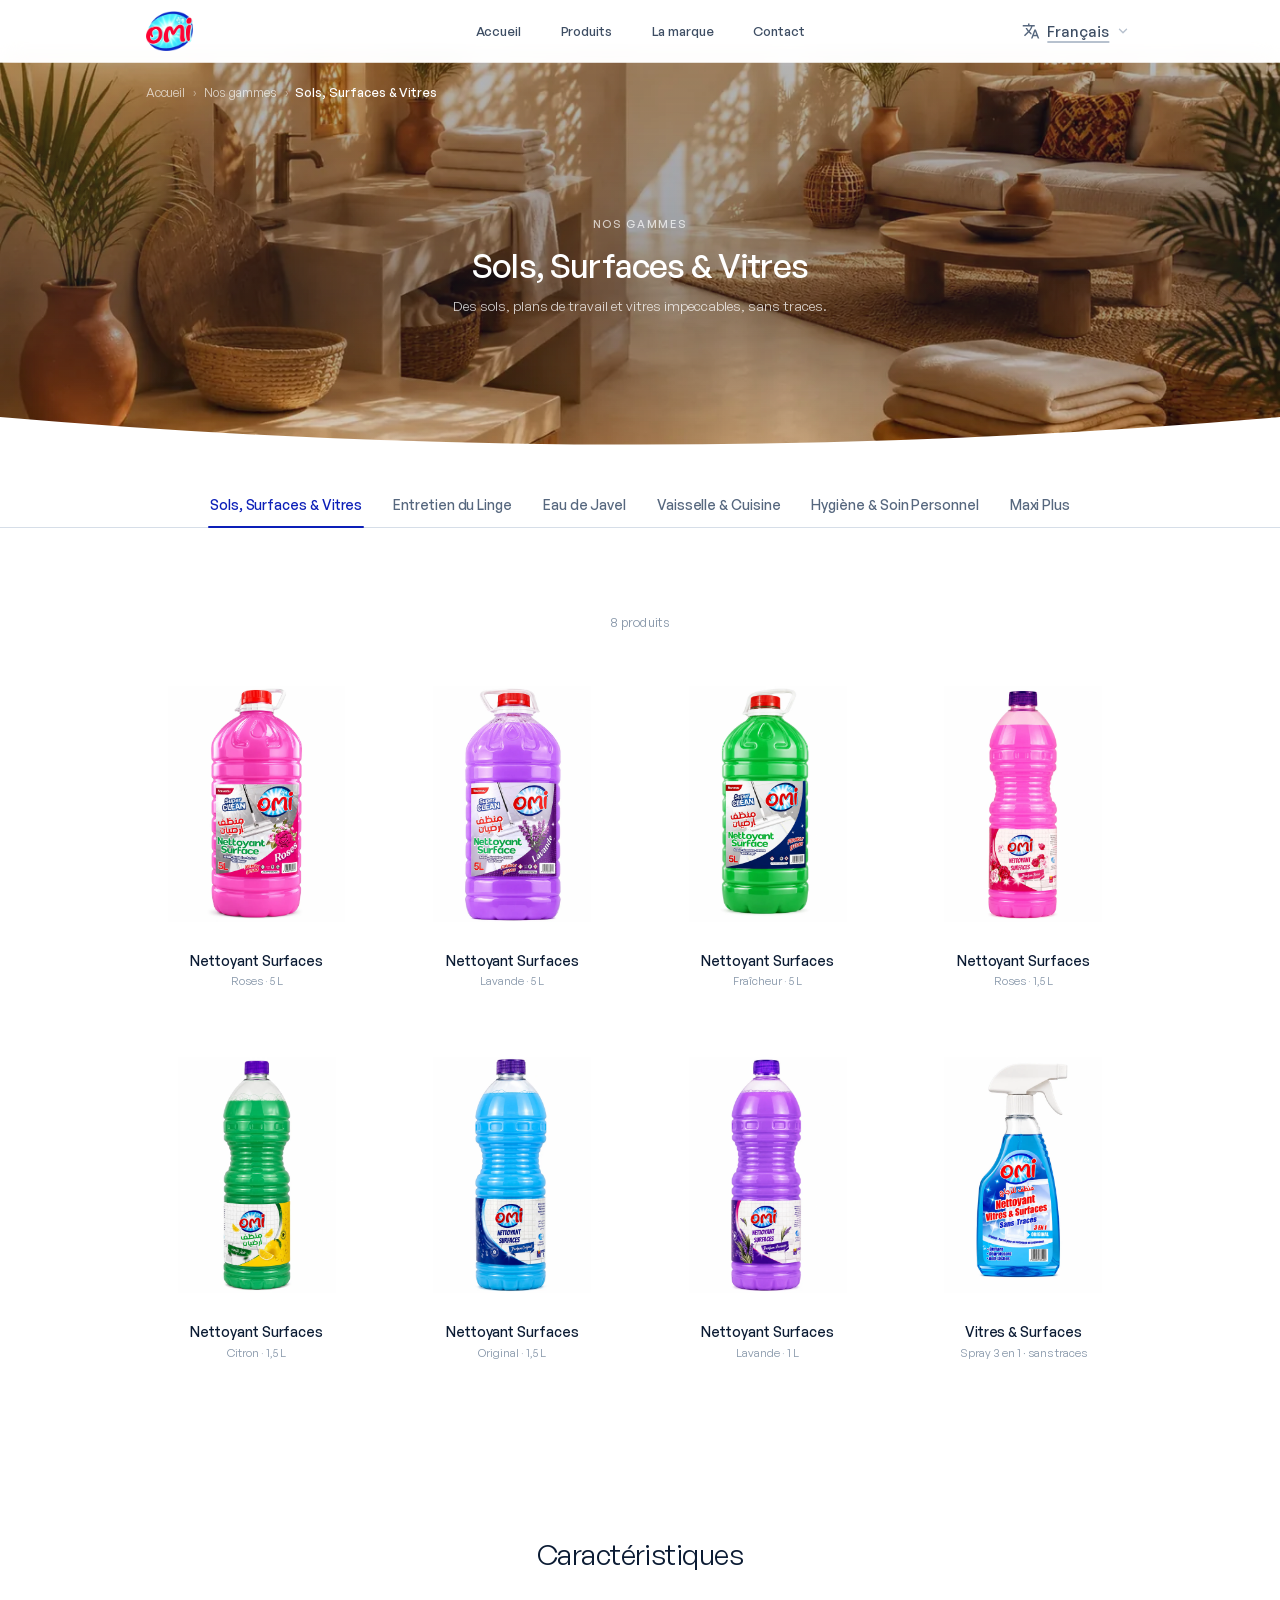
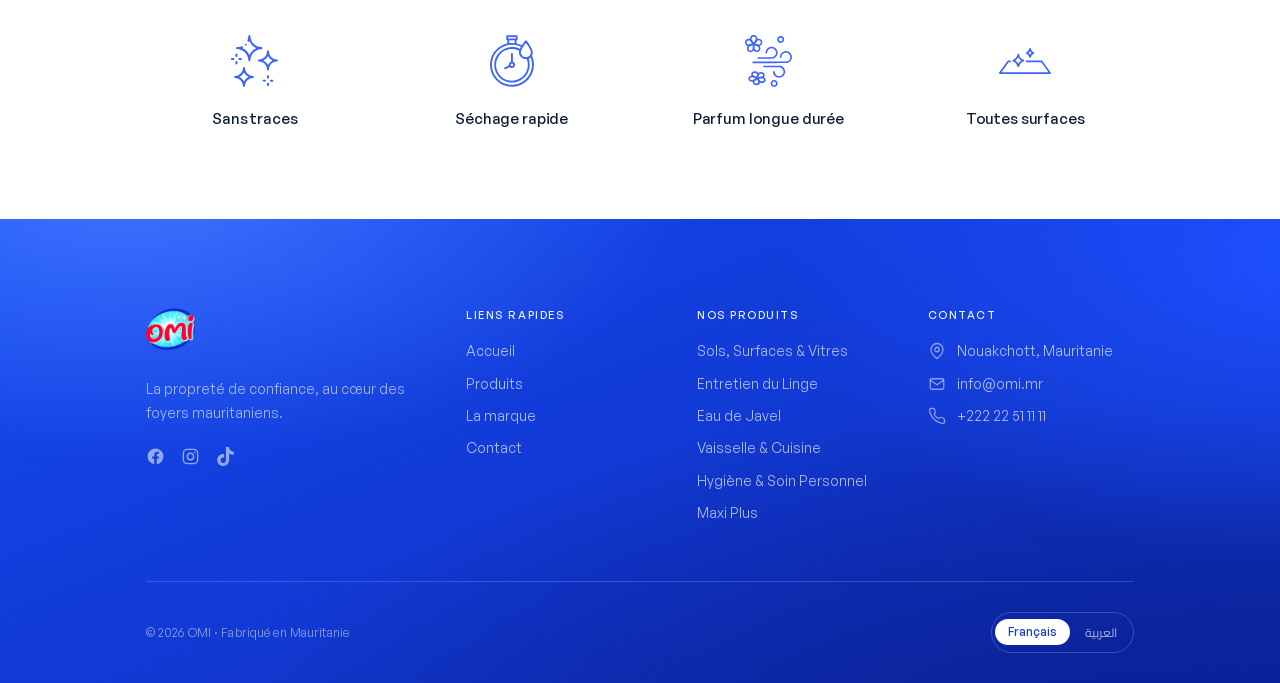
==== categorie.html @ 46e289f3 "Shelve the product page; move Caractéristiques onto the category pages PRODUCT PAGE -> _archive/ - g" ====
<!DOCTYPE html>
<html lang="fr">
<head>
<meta charset="utf-8">
<meta name="viewport" content="width=device-width, initial-scale=1">
<title>OMI — Nos gammes</title>
<!-- Fonts self-hosted (@font-face in styles.css). Cairo (Arabic) is subset by
     unicode-range and only downloads once AR is selected. Removed the old
     render-blocking Google Fonts request. -->
<link rel="preload" href="assets/fonts/general-sans-500.woff2?v=149" as="font" type="font/woff2" crossorigin>
<link rel="preload" href="assets/fonts/general-sans-600.woff2?v=149" as="font" type="font/woff2" crossorigin>
<link rel="stylesheet" href="styles.css?v=149">
</head>
<body>

<!-- ================= NAVBAR ================= -->
<header class="site-header"><div class="wrap">
  <nav class="nav">
    <a href="index.html" class="nav-logo" aria-label="OMI"><img src="assets/omi-logo-transparent.webp" alt="OMI" width="240" height="203" style="height:40px;width:auto;display:block"></a>
    <div class="nav-links" id="nav-links">
      <a href="index.html"><span class="fr">Accueil</span><span class="ar">الرئيسية</span></a>
      <a href="index.html#cats"><span class="fr">Produits</span><span class="ar">المنتجات</span></a>
      <a href="marque.html"><span class="fr">La marque</span><span class="ar">العلامة</span></a>
      <a href="contact.html"><span class="fr">Contact</span><span class="ar">اتصل بنا</span></a>
    </div>
    <div class="nav-right">
      <div class="lang" id="lang">
        <button class="lang-trigger" onclick="toggleLang(event)" aria-haspopup="true" aria-expanded="false">
          <svg class="globe" width="18" height="18" viewBox="0 0 24 24" fill="currentColor"><path d="M12.87 15.07l-2.54-2.51.03-.03A17.5 17.5 0 0 0 14.07 6H17V4h-7V2H8v2H1v2h11.17A15 15 0 0 1 9 11.35 15.3 15.3 0 0 1 6.69 8h-2A17 17 0 0 0 7.66 12.56L2.58 17.58 4 19l5-5 3.11 3.11.76-2.04zM18.5 10h-2L12 22h2l1.12-3h4.75L21 22h2l-4.5-12zm-2.62 7l1.62-4.33L19.12 17h-3.24z"/></svg>
          <span id="langLabel">Français</span>
          <svg class="chev" width="14" height="14" viewBox="0 0 24 24" fill="none" stroke="currentColor" stroke-width="2.4" stroke-linecap="round" stroke-linejoin="round"><path d="m6 9 6 6 6-6"/></svg>
        </button>
        <div class="lang-menu" role="menu">
          <button class="lang-opt on" id="opt-fr" onclick="setLang('fr')" role="menuitem">Français</button>
          <button class="lang-opt" id="opt-ar" onclick="setLang('ar')" role="menuitem">العربية</button>
        </div>
      </div>
      <button class="nav-toggle" id="navToggle" aria-label="Menu" aria-expanded="false" aria-controls="nav-links" onclick="toggleMenu(event)"><span></span><span></span><span></span></button>
    </div>
  </nav>
</div></header>

<!-- ================= CATEGORY HERO (photo + title, filled by category.js) ================= -->
<section class="cat-hero">
  <div class="cat-hero-media" aria-hidden="true"></div>
  <nav class="cat-crumbs" aria-label="Fil d'Ariane"><div class="wrap">
    <a href="index.html"><span class="fr">Accueil</span><span class="ar">الرئيسية</span></a>
    <a href="index.html#cats"><span class="fr">Nos gammes</span><span class="ar">تشكيلاتنا</span></a>
    <span id="crumbCat" aria-current="page"></span>
  </div></nav>
  <div class="wrap">
    <span class="cat-hero-eyebrow"><span class="fr">Nos gammes</span><span class="ar">تشكيلاتنا</span></span>
    <h1 id="catTitle"></h1>
    <p id="catDesc"></p>
  </div>
</section>

<!-- ================= CATEGORY SWITCHER ================= -->
<div class="cat-switch"><div class="wrap">
  <div class="tabs" id="catSwitch" role="tablist"></div>
</div></div>

<!-- ================= PRODUCTS ================= -->
<section class="cat-range"><div class="wrap">
  <p class="range-count" id="catCount"></p>
  <div class="grid" id="catGrid"></div>
</div></section>

<!-- ================= CARACTÉRISTIQUES (per category, filled by category.js) ==
     Content comes from OMI_DATA.categoryContent[<slug>].features. Styled like
     the homepage trust strip, not the blue band the product page used.
     [hidden] until a category actually has features. -->
<section class="cat-feats" id="catFeats" hidden><div class="wrap">
  <h2><span class="fr">Caractéristiques</span><span class="ar">المميزات</span></h2>
  <div class="cat-feat-grid" id="catFeatGrid"></div>
</div></section>

<!-- ================= FOOTER ================= -->
<footer class="footer"><div class="wrap">
  <div class="foot-main">

    <div class="foot-brand">
      <a href="index.html" class="foot-logo" aria-label="OMI"><img src="assets/omi-logo-transparent.webp" alt="OMI" width="240" height="203" loading="lazy"></a>
      <p class="foot-tag"><span class="fr">La propreté de confiance, au cœur des foyers mauritaniens.</span><span class="ar">نظافة موثوقة، في قلب البيوت الموريتانية.</span></p>
      <div class="foot-social">
        <a href="https://web.facebook.com/profile.php?id=61557716205802&amp;mibextid=LQQJ4d&amp;_rdc=1&amp;_rdr" target="_blank" rel="noopener noreferrer" aria-label="Facebook"><svg viewBox="0 0 24 24" fill="currentColor"><path d="M22 12a10 10 0 1 0-11.56 9.88v-6.99H7.9V12h2.54V9.8c0-2.5 1.49-3.89 3.77-3.89 1.09 0 2.24.2 2.24.2v2.46h-1.26c-1.24 0-1.63.77-1.63 1.56V12h2.78l-.45 2.89h-2.33v6.99A10 10 0 0 0 22 12z"/></svg></a>
        <a href="https://www.instagram.com/omiibdaemr" target="_blank" rel="noopener noreferrer" aria-label="Instagram"><svg viewBox="0 0 24 24" fill="none" stroke="currentColor" stroke-width="1.8"><rect x="3" y="3" width="18" height="18" rx="5"/><circle cx="12" cy="12" r="4"/><circle cx="17.4" cy="6.6" r="1" fill="currentColor" stroke="none"/></svg></a>
        <a href="https://www.tiktok.com/@omirim1" target="_blank" rel="noopener noreferrer" aria-label="TikTok"><svg viewBox="0 0 24 24" fill="currentColor"><path d="M12.525.02c1.31-.02 2.61-.01 3.91-.02.08 1.53.63 3.09 1.75 4.17 1.12 1.11 2.7 1.62 4.24 1.79v4.03c-1.44-.05-2.89-.35-4.2-.97-.57-.26-1.1-.59-1.62-.93-.01 2.92.01 5.84-.02 8.75-.08 1.4-.54 2.79-1.35 3.94-1.31 1.92-3.58 3.17-5.91 3.21-1.43.08-2.86-.31-4.08-1.03-2.02-1.19-3.44-3.37-3.65-5.71-.02-.5-.03-1-.01-1.49.18-1.9 1.12-3.72 2.58-4.96 1.66-1.44 3.98-2.13 6.15-1.72.02 1.48-.04 2.96-.04 4.44-.99-.32-2.15-.23-3.02.37-.63.41-1.11 1.04-1.36 1.75-.21.51-.15 1.07-.14 1.61.24 1.64 1.82 3.02 3.5 2.87 1.12-.01 2.19-.66 2.77-1.61.19-.33.4-.67.41-1.06.1-1.79.06-3.57.07-5.36.01-4.03-.01-8.05.02-12.07z"/></svg></a>
      </div>
    </div>

    <div class="foot-col">
      <h4><span class="fr">Liens rapides</span><span class="ar">روابط سريعة</span></h4>
      <ul>
        <li><a href="index.html"><span class="fr">Accueil</span><span class="ar">الرئيسية</span></a></li>
        <li><a href="index.html#cats"><span class="fr">Produits</span><span class="ar">المنتجات</span></a></li>
        <li><a href="marque.html"><span class="fr">La marque</span><span class="ar">العلامة</span></a></li>
        <li><a href="contact.html"><span class="fr">Contact</span><span class="ar">اتصل بنا</span></a></li>
      </ul>
    </div>

    <div class="foot-col">
      <h4><span class="fr">Nos produits</span><span class="ar">منتجاتنا</span></h4>
      <ul>
        <li><a href="categorie.html?cat=sols-surfaces-vitres"><span class="fr">Sols, Surfaces &amp; Vitres</span><span class="ar">الأرضيات والأسطح والزجاج</span></a></li>
        <li><a href="categorie.html?cat=entretien-du-linge"><span class="fr">Entretien du Linge</span><span class="ar">العناية بالملابس</span></a></li>
        <li><a href="categorie.html?cat=javel"><span class="fr">Eau de Javel</span><span class="ar">ماء جافيل</span></a></li>
        <li><a href="categorie.html?cat=vaisselle-cuisine"><span class="fr">Vaisselle &amp; Cuisine</span><span class="ar">الأواني والمطبخ</span></a></li>
        <li><a href="categorie.html?cat=hygiene-soin-personnel"><span class="fr">Hygiène &amp; Soin Personnel</span><span class="ar">النظافة والعناية الشخصية</span></a></li>
        <li><a href="categorie.html?cat=maxiplus"><span class="fr">Maxi Plus</span><span class="ar">ماكسي بلس</span></a></li>
      </ul>
    </div>

    <div class="foot-col foot-col-contact">
      <h4><span class="fr">Contact</span><span class="ar">اتصل بنا</span></h4>
      <ul>
        <li class="foot-ci">
          <span class="foot-ci-ic"><svg viewBox="0 0 24 24" fill="none" stroke="currentColor" stroke-width="1.7" stroke-linecap="round" stroke-linejoin="round"><path d="M20 10c0 6-8 12-8 12s-8-6-8-12a8 8 0 0 1 16 0z"/><circle cx="12" cy="10" r="3"/></svg></span>
          <span class="fr">Nouakchott, Mauritanie</span><span class="ar">نواكشوط، موريتانيا</span>
        </li>
        <li class="foot-ci">
          <span class="foot-ci-ic"><svg viewBox="0 0 24 24" fill="none" stroke="currentColor" stroke-width="1.7" stroke-linecap="round" stroke-linejoin="round"><rect x="3" y="5" width="18" height="14" rx="2"/><path d="m3 7 9 6 9-6"/></svg></span>
          <a href="mailto:info@omi.mr" dir="ltr">info@omi.mr</a>
        </li>
        <li class="foot-ci">
          <span class="foot-ci-ic"><svg viewBox="0 0 24 24" fill="none" stroke="currentColor" stroke-width="1.7" stroke-linecap="round" stroke-linejoin="round"><path d="M22 16.9v3a2 2 0 0 1-2.2 2 19.8 19.8 0 0 1-8.6-3.1 19.5 19.5 0 0 1-6-6A19.8 19.8 0 0 1 2 4.2 2 2 0 0 1 4 2h3a2 2 0 0 1 2 1.7c.1.9.3 1.8.6 2.6a2 2 0 0 1-.5 2.1L8 9.6a16 16 0 0 0 6 6l1.2-1.1a2 2 0 0 1 2.1-.5c.8.3 1.7.5 2.6.6a2 2 0 0 1 1.7 2z"/></svg></span>
          <a href="tel:+22222511111" dir="ltr">+222 22 51 11 11</a>
        </li>
      </ul>
    </div>

  </div>

  <div class="foot-bar">
    <p class="foot-copy"><span class="fr">© 2026 OMI · Fabriqué en Mauritanie</span><span class="ar">© 2026 أومي · صناعة موريتانية</span></p>
    <div class="foot-bar-right">
      <div class="foot-lang">
        <button id="foot-fr" class="on" onclick="setLang('fr')">Français</button>
        <button id="foot-ar" onclick="setLang('ar')">العربية</button>
      </div>
    </div>
  </div>
</div></footer>

<script src="data.js?v=149"></script>
<script src="app.js?v=149"></script>
<script src="category.js?v=149"></script>
</body>
</html>
---- styles.css ----
/* General Sans — self-hosted from our own domain (Fontshare CDN is unreliable
   on some networks). ?v query busts any stale/failed font cache. */
@font-face{font-family:'General Sans';src:url('assets/fonts/general-sans-400.woff2?v=149') format('woff2');font-weight:400;font-style:normal;font-display:swap}
@font-face{font-family:'General Sans';src:url('assets/fonts/general-sans-500.woff2?v=149') format('woff2');font-weight:500;font-style:normal;font-display:swap}
@font-face{font-family:'General Sans';src:url('assets/fonts/general-sans-600.woff2?v=149') format('woff2');font-weight:600;font-style:normal;font-display:swap}
@font-face{font-family:'General Sans';src:url('assets/fonts/general-sans-700.woff2?v=149') format('woff2');font-weight:700;font-style:normal;font-display:swap}

/* Cairo (Arabic) — self-hosted variable font, was a render-blocking Google Fonts
   request on every page (including FR, which never uses it). 3 subset files;
   font-weight range 400 700 = the weights we actually use. */
@font-face{font-family:'Cairo';src:url('assets/fonts/cairo-arabic.woff2?v=149') format('woff2');font-weight:400 700;font-style:normal;font-display:swap;unicode-range:U+0600-06FF,U+0750-077F,U+0870-088E,U+0890-0891,U+0897-08E1,U+08E3-08FF,U+200C-200E,U+2010-2011,U+204F,U+2E41,U+FB50-FDFF,U+FE70-FE74,U+FE76-FEFC,U+102E0-102FB,U+10E60-10E7E,U+10EC2-10EC4,U+10EFC-10EFF,U+1EE00-1EE03,U+1EE05-1EE1F,U+1EE21-1EE22,U+1EE24,U+1EE27,U+1EE29-1EE32,U+1EE34-1EE37,U+1EE39,U+1EE3B,U+1EE42,U+1EE47,U+1EE49,U+1EE4B,U+1EE4D-1EE4F,U+1EE51-1EE52,U+1EE54,U+1EE57,U+1EE59,U+1EE5B,U+1EE5D,U+1EE5F,U+1EE61-1EE62,U+1EE64,U+1EE67-1EE6A,U+1EE6C-1EE72,U+1EE74-1EE77,U+1EE79-1EE7C,U+1EE7E,U+1EE80-1EE89,U+1EE8B-1EE9B,U+1EEA1-1EEA3,U+1EEA5-1EEA9,U+1EEAB-1EEBB,U+1EEF0-1EEF1}
@font-face{font-family:'Cairo';src:url('assets/fonts/cairo-latin.woff2?v=149') format('woff2');font-weight:400 700;font-style:normal;font-display:swap;unicode-range:U+0000-00FF,U+0131,U+0152-0153,U+02BB-02BC,U+02C6,U+02DA,U+02DC,U+0304,U+0308,U+0329,U+2000-206F,U+20AC,U+2122,U+2191,U+2193,U+2212,U+2215,U+FEFF,U+FFFD}
@font-face{font-family:'Cairo';src:url('assets/fonts/cairo-latin-ext.woff2?v=149') format('woff2');font-weight:400 700;font-style:normal;font-display:swap;unicode-range:U+0100-02BA,U+02BD-02C5,U+02C7-02CC,U+02CE-02D7,U+02DD-02FF,U+0304,U+0308,U+0329,U+1D00-1DBF,U+1E00-1E9F,U+1EF2-1EFF,U+2020,U+20A0-20AB,U+20AD-20C0,U+2113,U+2C60-2C7F,U+A720-A7FF}

:root{
  --ink-900:#0B1B33; --ink-700:#2F415A; --ink-600:#3d4d63; --ink-500:#56677E;
  --ink-400:#8595a8; --ink-300:#B7C1CE; --ink-200:#D6DEE8; --ink-100:#EDF1F6; --ink-50:#F6F8FB;
  --omi-navy:#0C1FB8; --omi-red:#ED0334; --omi-cyan:#17B7E6; --omi-cyan-deep:#0E8FC4;
  --font:'Cairo',system-ui,'Segoe UI',sans-serif;
  --font-display:'General Sans','Cairo',system-ui,sans-serif;
  --radius-sm:8px; --radius-md:14px; --radius-lg:20px; --radius-pill:999px;
  --shadow-sm:0 2px 10px rgba(11,27,51,.06);
  --shadow-md:0 12px 30px rgba(11,27,51,.10);
  --shadow-lg:0 20px 50px rgba(11,27,51,.12);
  --dur-fast:140ms; --dur-base:240ms; --ease-out:cubic-bezier(.22,.61,.36,1);
  --nav-h:62px;
  /* consistent vertical rhythm between sections */
  --sec:clamp(64px,7vw,108px);
}
*{box-sizing:border-box;-webkit-tap-highlight-color:transparent}
html{scroll-behavior:smooth;overflow-x:hidden}
body{margin:0;padding-top:var(--nav-h);font-family:var(--font);color:var(--ink-700);background:#fff;-webkit-font-smoothing:antialiased;overflow-x:hidden}
.wrap{max-width:1520px;margin:0 auto;padding:0 clamp(24px,11.38vw,173px)}
a{text-decoration:none;color:var(--omi-navy)}
a:hover{color:var(--omi-cyan-deep)}
.ar{display:none}
[dir="rtl"] .fr{display:none}
[dir="rtl"] .ar{display:inline}

/* ================= NAVBAR ================= */
.site-header{position:fixed;top:0;left:0;right:0;z-index:100;background:rgba(255,255,255,.55);backdrop-filter:blur(12px) saturate(1.4);-webkit-backdrop-filter:blur(12px) saturate(1.4);border-bottom:1px solid transparent;transform:translateY(0);transition:transform .45s cubic-bezier(.16,1,.3,1),background .35s,border-color .35s,box-shadow .35s}
.site-header.hide{transform:translateY(-100%)}
.site-header.scrolled{background:rgba(255,255,255,.82);border-bottom-color:var(--ink-100);box-shadow:var(--shadow-sm)}
.nav{display:grid;grid-template-columns:1fr auto 1fr;align-items:center;height:var(--nav-h);gap:24px;direction:ltr}
/* Arabic: mirror the whole bar — logo to the right, lang + burger to the left.
   justify-self start/end are logical, so they follow automatically. */
[dir="rtl"] .nav{direction:rtl}
.nav-logo{justify-self:start;display:inline-flex}
.nav-links{justify-self:center;display:flex;gap:40px;align-items:center;font-family:var(--font-display);font-weight:500;font-size:13px;letter-spacing:-.01em}
[dir="rtl"] .nav-links{font-family:var(--font);font-weight:500;font-size:14px}
.nav-links a{color:var(--ink-600);transition:color var(--dur-fast) var(--ease-out)}
.nav-links a:hover{color:var(--omi-navy)}
.nav-m{display:none}                 /* rich drawer extras: mobile-only */
.nav-m-sub,.nav-m-caret{display:none}/* accordion parts: mobile-only */
html.nav-locked{overflow:hidden}     /* freeze the page while the drawer is open */
@keyframes navItemIn{from{opacity:0;transform:translateY(10px)}to{opacity:1;transform:none}}
.nav-right{justify-self:end;display:flex;align-items:center;gap:10px}
.lang{position:relative;font-family:var(--font-display)}
.lang-trigger{display:inline-flex;align-items:center;gap:7px;background:transparent;border:0;padding:8px 4px;cursor:pointer;font-family:inherit;font-weight:500;font-size:15px;color:var(--ink-600);transition:color var(--dur-fast) var(--ease-out)}
.lang-trigger:hover,.lang.open .lang-trigger{color:var(--ink-900)}
.lang-trigger #langLabel{text-decoration:underline;text-underline-offset:4px;text-decoration-thickness:1.5px;text-decoration-color:var(--ink-300)}
.lang-trigger:hover #langLabel{text-decoration-color:var(--omi-navy)}
.lang-trigger .globe{color:var(--ink-500);flex:none}
.lang-trigger .chev{color:var(--ink-300);transition:transform var(--dur-base) var(--ease-out)}
.lang.open .lang-trigger .chev{transform:rotate(180deg)}
.lang-menu{position:absolute;top:calc(100% + 12px);inset-inline-end:0;min-width:150px;background:#fff;border:1px solid var(--ink-100);border-radius:var(--radius-md);box-shadow:var(--shadow-lg);padding:5px;opacity:0;visibility:hidden;transform:translateY(-6px);transform-origin:top var(--menu-origin,right);transition:opacity var(--dur-base) var(--ease-out),transform var(--dur-base) var(--ease-out),visibility var(--dur-base)}
.lang.open .lang-menu{opacity:1;visibility:visible;transform:translateY(0)}
.lang-opt{display:flex;width:100%;align-items:center;padding:9px 12px;border:0;background:transparent;border-radius:var(--radius-sm);cursor:pointer;font-family:inherit;font-weight:500;font-size:14.5px;color:var(--ink-600);text-align:start;transition:background var(--dur-fast),color var(--dur-fast)}
.lang-opt:hover{background:var(--ink-50);color:var(--ink-900)}
.lang-opt.on{color:var(--ink-900);font-weight:500}
[dir="rtl"] .lang-menu{--menu-origin:left}
/* hamburger toggle — hidden on desktop, shown on mobile */
.nav-toggle{display:none;position:relative;width:40px;height:40px;flex:none;border:0;background:transparent;
  cursor:pointer;padding:0;align-items:center;justify-content:center}
.nav-toggle span{position:absolute;left:9px;right:9px;height:2px;border-radius:2px;background:var(--ink-700);
  transition:transform var(--dur-base) var(--ease-out),opacity var(--dur-fast) var(--ease-out)}
.nav-toggle span:nth-child(1){top:13px}
.nav-toggle span:nth-child(2){top:19px}
.nav-toggle span:nth-child(3){top:25px}
.site-header.menu-open .nav-toggle span:nth-child(1){transform:translateY(6px) rotate(45deg)}
.site-header.menu-open .nav-toggle span:nth-child(2){opacity:0}
.site-header.menu-open .nav-toggle span:nth-child(3){transform:translateY(-6px) rotate(-45deg)}

/* ================= HERO (single continuous canvas — blue dissolves into white) ================= */
.hero{position:relative;display:grid;grid-template-columns:1fr 1fr;direction:ltr;
  min-height:clamp(420px,56vh,600px)}

/* left: premium royal-blue copy panel */
.hero-copy{position:relative;overflow:hidden;display:flex;flex-direction:column;justify-content:center;
  background-color:#173DBF;
  background-image:
    radial-gradient(46% 52% at 16% 20%, #3A78FF 0%, rgba(58,120,255,0) 62%),
    radial-gradient(50% 55% at 86% 14%, #2E63FF 0%, rgba(46,99,255,0) 60%),
    radial-gradient(55% 58% at 78% 82%, #0B1FA8 0%, rgba(11,31,168,0) 58%),
    radial-gradient(48% 50% at 26% 88%, #1E4DFF 0%, rgba(30,77,255,0) 60%),
    radial-gradient(40% 44% at 98% 52%, #5A90FF 0%, rgba(90,144,255,0) 55%),
    linear-gradient(150deg,#0F3FE6 0%,#173DBF 100%);
  color:#fff;
  padding-top:clamp(56px,7vw,76px);padding-bottom:clamp(56px,7vw,76px);
  padding-right:clamp(40px,4vw,72px);
  padding-left:calc(max((100vw - 1520px) / 2, 0px) + clamp(24px,11.38vw,173px))}
[dir="rtl"] .hero-copy{direction:rtl;text-align:right}
/* Arabic: mirror the two panels — copy on the right, photo on the left.
   (.hero forces direction:ltr, so RTL has to opt back in.) */
[dir="rtl"] .hero{direction:rtl}
@media(min-width:1024px){
  /* mirror the copy panel's asymmetric gutter so the text still lines up
     with the site's content edge, now on the right */
  [dir="rtl"] .hero-copy{
    padding-right:calc(max((100vw - 1520px) / 2, 0px) + clamp(24px,11.38vw,173px));
    padding-left:clamp(40px,4vw,72px)}
  /* mirror the photo crop to keep the same composition after the flip */
  [dir="rtl"] .hero-photo{object-position:36% center}
}
@media(max-width:1023px){
  /* stacked layout: keep the copy centred like the French version */
  [dir="rtl"] .hero-copy{text-align:center}
}
/* soft light bloom behind headline */
.hero-copy::before{content:"";position:absolute;inset:0;pointer-events:none;z-index:0;
  background:
    radial-gradient(58% 48% at 30% 34%, rgba(150,185,255,.28) 0%, rgba(150,185,255,0) 60%),
    radial-gradient(120% 120% at 88% 96%, rgba(4,17,92,.42) 0%, rgba(4,17,92,0) 55%)}
/* ambient vignette + fine grain */
.hero-copy::after{content:"";position:absolute;inset:0;pointer-events:none;z-index:1;
  background-image:
    radial-gradient(130% 130% at 50% 50%, rgba(0,0,0,0) 62%, rgba(3,13,74,.30) 100%),
    url("data:image/svg+xml,%3Csvg xmlns='http://www.w3.org/2000/svg' width='140' height='140'%3E%3Cfilter id='n'%3E%3CfeTurbulence type='fractalNoise' baseFrequency='0.9' numOctaves='2' stitchTiles='stitch'/%3E%3C/filter%3E%3Crect width='100%25' height='100%25' filter='url(%23n)' opacity='0.5'/%3E%3C/svg%3E");
  background-size:auto, 140px 140px;
  mix-blend-mode:soft-light;opacity:.5}
.hero-copy .inner{position:relative;z-index:3;width:100%;max-width:440px;display:flex;flex-direction:column}
.hero-copy .hero-actions{margin-top:clamp(30px,3.2vw,40px)}
.hero-copy h1{font-family:var(--font-display);font-weight:500;font-size:clamp(38px,3.6vw,54px);line-height:1.06;letter-spacing:-.028em;color:#fff;margin:0}
.hero-copy h1 .hl{color:#fff;opacity:.72;font-weight:400}
[dir="rtl"] .hero-copy h1{font-family:var(--font);font-weight:500;line-height:1.2;letter-spacing:-.01em}
.hero-copy .lead{font-family:var(--font-display);font-size:clamp(15px,.95vw,16.5px);font-weight:400;line-height:1.72;color:rgba(255,255,255,.72);margin:22px 0 0;max-width:400px}
[dir="rtl"] .hero-copy .lead{font-family:var(--font);margin-inline:0}
.btn{font-family:var(--font-display);font-weight:500;font-size:15.5px;letter-spacing:-.01em;white-space:nowrap;border-radius:9999px;cursor:pointer;border:0;padding:15px 40px;display:inline-flex;align-items:center;gap:11px;transition:transform .4s var(--ease-out),box-shadow .4s var(--ease-out)}
[dir="rtl"] .btn{font-family:var(--font)}
.btn:focus-visible{outline:3px solid rgba(255,255,255,.7);outline-offset:4px}
.btn-primary{background:#fff;color:#12369E;box-shadow:0 8px 22px rgba(4,12,74,.18);transition:transform .4s var(--ease-out),box-shadow .4s var(--ease-out),background-color .4s var(--ease-out),color .4s var(--ease-out)}
.btn-primary:hover{transform:translateY(-2px);background:#E7ECFF;color:#12369E;box-shadow:0 14px 32px rgba(4,12,74,.20)}
.btn svg{flex:none;display:block;transition:transform .4s var(--ease-out)}
.btn-primary:hover svg{transform:translateX(3px)}
[dir="rtl"] .btn svg{transform:scaleX(-1)}
[dir="rtl"] .btn-primary:hover svg{transform:scaleX(-1) translateX(3px)}

/* right: product photo */
.hero-visual{position:relative;overflow:hidden;background:var(--ink-50);display:flex;align-items:center;justify-content:center}
.hero-photo{width:100%;height:100%;object-fit:cover;object-position:64% center;display:block}
@media(prefers-reduced-motion:reduce){.site-header{transition:none}}

/* ================= TRUST STRIP =================
   Desktop/tablet: plain 4-up row, no scroll, no dots.
   Mobile: peek carousel — active card centred, a sliver of the next
   card visible at the edge, hard scroll-snap, dot indicators below. */
.trust{background:#fff}
.trust-inner{max-width:1280px;margin:0 auto;
  /* generous left/right gutters keep the row centred & compact, like MOO;
     gap under the hero, section below supplies the gap after it */
  padding:var(--sec) clamp(24px,8vw,170px) 0}
/* tighter columns on desktop (cards fill their cell) */
.trust-track{display:grid;grid-template-columns:repeat(4,1fr);gap:clamp(12px,1.6vw,22px)}
.trust-card{display:flex;flex-direction:column;align-items:center;text-align:center;
  flex:0 0 auto;scroll-snap-align:center;padding:0}
/* icon: filled traced SVG recoloured to the hero blue via mask; fixed
   square box so any icon sits consistently sized regardless of ratio */
.trust-icon{display:inline-block;width:80px;height:80px;flex:none;margin-bottom:28px;
  background:#1E4DFF;-webkit-mask:var(--ti) center/contain no-repeat;mask:var(--ti) center/contain no-repeat}
.ti-quality{--ti:url("assets/advanced.svg")}
.ti-made   {--ti:url("assets/location.svg")}
.ti-range  {--ti:url("assets/category.svg")}
.ti-avail  {--ti:url("assets/shopping-store.svg")}
/* calm, minimal title — medium weight, not heavy (MOO-style) */
.trust-card h3{font-family:var(--font-display);font-weight:500;font-size:16px;letter-spacing:-.01em;
  line-height:1.35;color:var(--ink-900);margin:0}
[dir="rtl"] .trust-card h3{font-family:var(--font);font-weight:500;font-size:17px}
.trust-card p{font-family:var(--font-display);font-size:13.5px;line-height:1.65;color:var(--ink-400);
  margin:8px 0 0;max-width:30ch}
[dir="rtl"] .trust-card p{font-family:var(--font);font-size:14.5px;line-height:1.8}
.trust-dots{display:none}
/* desktop keeps the same light, minimalist title weight as mobile */
@media(min-width:768px){
  .trust-card h3{font-weight:500}
  /* smaller, quieter icons so they don't dominate the row (MOO-style).
     Filled icons can't be "thinned" like a stroke, so we shrink them and
     soften the blue slightly to lower their visual weight. */
  .trust-icon{width:52px;height:52px;margin-bottom:22px;background:#3D63FF}
}

@media(max-width:767px){
  /* full-bleed track; card centred with the neighbours peeking at the edges */
  .trust-inner{padding-left:0;padding-right:0;padding-top:var(--sec);padding-bottom:0}
  .trust-icon{width:58px;height:58px;margin-bottom:20px}
  .trust-track{display:flex;flex-wrap:nowrap;overflow-x:auto;scroll-snap-type:x mandatory;
    scrollbar-width:none;gap:8px;padding-inline:17vw;scroll-padding-inline:17vw}
  .trust-track::-webkit-scrollbar{display:none}
  /* Centred snap: the active card is the focus; a generous ~15vw gutter on each
     side (minus the gap) means a real chunk of the neighbouring card — its icon
     and text, not just empty margin — peeks on both edges, same as the reference.
     scroll-snap-stop:always so a fast fling still lands on exactly one card. */
  .trust-card{flex:0 0 66vw;width:66vw;padding:0 2vw;scroll-snap-align:center;scroll-snap-stop:always}
  /* let the text fill the card width so the peek actually reveals content
     (the old 23ch cap left wide white margins that made the peek look blank) */
  .trust-card p{max-width:none}
  .trust-dots{display:flex;justify-content:center;align-items:center;gap:5px;margin-top:26px}
  .trust-dot{width:22px;height:22px;flex:none;display:flex;align-items:center;justify-content:center;
    background:none;border:0;padding:0;cursor:pointer}
  .trust-dot::before{content:"";width:7px;height:7px;border-radius:50%;background:var(--ink-200);
    transition:background var(--dur-base) var(--ease-out),width var(--dur-base) var(--ease-out),border-radius var(--dur-base) var(--ease-out)}
  /* active dot: soft brand blue (not harsh navy) + gentle pill stretch */
  .trust-dot.on::before{background:#7C97C7;width:18px;border-radius:4px}
}

/* ================= SERVICES / CATEGORIES ================= */
.services{background:#fff;padding:var(--sec) 0 0}
.services h2{font-family:var(--font-display);font-weight:400;font-size:clamp(22px,2.2vw,30px);letter-spacing:-.02em;
  line-height:1.1;color:var(--ink-900);margin:0;max-width:none}
[dir="rtl"] .services h2{font-family:var(--font);font-weight:500;letter-spacing:-.005em;line-height:1.3}
.services-eyebrow{margin:clamp(12px,1.4vw,18px) 0 clamp(40px,5vw,60px)}
.services-eyebrow span{font-family:var(--font-display);font-weight:400;font-size:clamp(14.5px,1vw,16.5px);letter-spacing:-.005em;color:var(--ink-500)}
[dir="rtl"] .services-eyebrow span{font-family:var(--font);font-size:16px}
.services-grid{display:grid;grid-template-columns:1fr 1.12fr 1fr;gap:clamp(20px,2.2vw,30px);align-items:stretch}
.svc-col{display:flex;flex-direction:column;gap:clamp(20px,2.2vw,30px)}
.svc-center{position:relative;border-radius:22px;overflow:hidden;display:flex;align-items:flex-end;justify-content:center;
  background:linear-gradient(180deg,#EAF2FF 0%,#D9E7FF 100%);min-height:clamp(380px,40vw,480px)}
.svc-center img{position:relative;z-index:1;height:99%;width:auto;max-width:104%;object-fit:contain;object-position:bottom center;display:block}
.svc-card{position:relative;background:#EAF1FF;border-radius:18px;padding:clamp(26px,2.2vw,36px);
  display:flex;flex-direction:column;flex:1;
  transition:transform var(--dur-base) var(--ease-out),box-shadow var(--dur-base) var(--ease-out)}
.svc-card:hover{transform:translateY(-6px);box-shadow:0 20px 42px rgba(11,27,51,.12)}
/* per-category soft tinted card + matching icon colour */
.svc-card.c-blue    {background:#EAF1FF}
.svc-card.c-gold    {background:#FBF3DD}
.svc-card.c-green   {background:#E9F7EE}
.svc-card.c-lavender{background:#F1ECFB}
/* icons: real traced SVGs, recoloured via mask — no badge */
.svc-icon{width:46px;height:42px;flex:none;background:#1E5BE6;
  -webkit-mask:var(--ic) center/contain no-repeat;mask:var(--ic) center/contain no-repeat;
  margin-bottom:clamp(16px,1.8vw,22px);transition:transform var(--dur-base) var(--ease-out)}
.c-blue     .svc-icon{background:#1E5BE6}
.c-gold     .svc-icon{background:#C98A00}
.c-green    .svc-icon{background:#12A24E}
.c-lavender .svc-icon{background:#7A57C7}
.svc-card:hover .svc-icon{transform:translateY(-2px) scale(1.04)}
.ic-floor{--ic:url("assets/icon-floor.svg")}
.ic-linge{--ic:url("assets/icon-linge.svg")}
.ic-vaisselle{--ic:url("assets/icon-vaisselle.svg")}
.ic-hygiene{--ic:url("assets/icon-hygiene.svg")}
.svc-card h3{font-family:var(--font-display);font-weight:400;font-size:clamp(19px,1.5vw,23px);letter-spacing:-.02em;
  line-height:1.14;color:var(--ink-900);margin:0}
[dir="rtl"] .svc-card h3{font-family:var(--font);font-weight:400}
.svc-card p{font-family:var(--font-display);font-size:14.5px;line-height:1.6;color:var(--ink-500);margin:11px 0 0}
[dir="rtl"] .svc-card p{font-family:var(--font)}
/* "Découvrir" link — low-key, sentence case, arrow, per-card accent colour */
.svc-more{margin-top:clamp(16px,2vw,24px);align-self:flex-start;display:inline-flex;align-items:center;gap:6px;
  font-family:var(--font-display);font-weight:500;font-size:14px;letter-spacing:-.005em;
  text-decoration:none;color:var(--omi-navy);transition:opacity var(--dur-fast) var(--ease-out)}
[dir="rtl"] .svc-more{font-family:var(--font);font-size:15px}
.svc-more::after{content:"→";font-weight:500;transition:transform var(--dur-base) var(--ease-out)}
[dir="rtl"] .svc-more::after{content:"←"}
.svc-more:hover::after{transform:translateX(3px)}
[dir="rtl"] .svc-more:hover::after{transform:translateX(-3px)}
.svc-more:hover{opacity:.78}
/* each link takes a darker, saturated shade of its own card's tint */
.c-blue     .svc-more{color:#1B4FD0}
.c-gold     .svc-more{color:#9A6800}
.c-green    .svc-more{color:#0E7C3C}
.c-lavender .svc-more{color:#5C3EA6}
@media(max-width:1024px){
  .services-grid{grid-template-columns:1fr;max-width:640px;margin:0 auto}
  .svc-center{order:-1;min-height:clamp(360px,60vw,520px)}
  .svc-col{display:grid;grid-template-columns:1fr 1fr;gap:16px}
}
@media(max-width:767px){
  .svc-col{grid-template-columns:1fr}
  .svc-center{min-height:300px}
  .svc-center img{height:94%;max-width:84%}
  .svc-card{padding:24px}
}

/* colour dot reused by the category filter chips */
.qn-dot{width:11px;height:11px;border-radius:50%;flex:none;background:var(--d)}

/* ================= CATEGORY PAGE (categorie.html) =================
   Simple photo hero + centred category switcher + product grid.
   The grid/pills reuse the homepage components, so this page inherits
   every approved product-card and filter-pill style. */
/* short, minimal photo band with a full-width curved bottom edge (Dettol-style):
   a white SVG wave sits along the bottom and sweeps up toward the sides */
.cat-hero{position:relative;overflow:hidden;display:flex;align-items:center;justify-content:center;
  min-height:clamp(280px,32vw,400px);text-align:center;color:#fff}
.cat-hero-media{position:absolute;inset:0;z-index:0;background:#173DBF center/cover no-repeat}
/* one neutral scrim for every category — just enough to hold the white type,
   letting each banner's own colours come through */
.cat-hero::after{content:"";position:absolute;inset:0;z-index:1;pointer-events:none;
  background:linear-gradient(180deg,rgba(10,18,42,.30) 0%,rgba(10,18,42,.42) 58%,rgba(10,18,42,.10) 100%)}
/* the curve: white wave pinned to the bottom, stretched to any width */
.cat-hero::before{content:"";position:absolute;left:0;right:0;bottom:-1px;z-index:2;pointer-events:none;
  height:clamp(28px,3.6vw,58px);
  background:url("data:image/svg+xml,%3Csvg xmlns='http://www.w3.org/2000/svg' viewBox='0 0 1440 80' preserveAspectRatio='none'%3E%3Cpath d='M0,0 Q720,96 1440,0 L1440,80 L0,80 Z' fill='%23ffffff'/%3E%3C/svg%3E") bottom center/100% 100% no-repeat}
.cat-hero .wrap{position:relative;z-index:3}
/* crossfade the photo + copy when switching category */
.cat-hero-media,.cat-hero .wrap{transition:opacity .3s var(--ease-out)}
.cat-hero-media.cat-out,.cat-hero .wrap.cat-out{opacity:0}
/* breadcrumb overlaid at the top-start of the hero, light over the scrim */
.cat-crumbs{position:absolute;top:clamp(14px,2vw,22px);left:0;right:0;z-index:3;pointer-events:none}
.cat-crumbs .wrap{display:flex;flex-wrap:wrap;align-items:center;text-align:start;
  font-family:var(--font-display);font-weight:400;font-size:12.5px;letter-spacing:-.005em;color:rgba(255,255,255,.95)}
[dir="rtl"] .cat-crumbs .wrap{font-family:var(--font);font-size:13.5px}
.cat-crumbs a{pointer-events:auto;color:rgba(255,255,255,.7);transition:color var(--dur-fast) var(--ease-out)}
.cat-crumbs a:hover{color:#fff}
.cat-crumbs a::after{content:"›";margin:0 8px;color:rgba(255,255,255,.45)}
[dir="rtl"] .cat-crumbs a::after{content:"‹"}
.cat-crumbs #crumbCat{font-weight:500;color:#fff}
.cat-hero-eyebrow{display:inline-block;font-family:var(--font-display);font-weight:500;font-size:11px;
  letter-spacing:.15em;text-transform:uppercase;color:rgba(255,255,255,.7)}
[dir="rtl"] .cat-hero-eyebrow{font-family:var(--font);letter-spacing:0;text-transform:none;font-size:13.5px}
/* lighter, smaller title — minimal, not a heavy banner headline */
.cat-hero h1{font-family:var(--font-display);font-weight:500;font-size:clamp(24px,2.6vw,34px);
  letter-spacing:-.025em;line-height:1.12;color:#fff;margin:10px 0 0}
[dir="rtl"] .cat-hero h1{font-family:var(--font);font-weight:500;letter-spacing:-.005em;line-height:1.3}
.cat-hero p{font-family:var(--font-display);font-size:clamp(13.5px,.95vw,15px);font-weight:400;line-height:1.65;
  color:rgba(255,255,255,.78);margin:10px auto 0;max-width:52ch}
[dir="rtl"] .cat-hero p{font-family:var(--font);line-height:1.9}
/* switcher: minimal underline tabs (reference style), centred over a hairline
   that spans the content width. fit-content + auto margins centres the row and
   still lets it scroll from the start when the tabs overflow on small screens.
   Selectors are .cat-switch .tabs .tab so they outrank the homepage pill rules. */
/* one quiet intro line above the picker */
.cat-intro{background:#fff;padding:clamp(34px,4vw,54px) 0 0;text-align:center}
.cat-intro p{font-family:var(--font-display);font-size:clamp(14px,1vw,16px);font-weight:400;line-height:1.7;
  color:var(--ink-500);margin:0 auto;max-width:60ch}
[dir="rtl"] .cat-intro p{font-family:var(--font);line-height:1.95}
.cat-switch{background:#fff;padding:clamp(24px,2.8vw,34px) 0 clamp(26px,3vw,40px)}
.cat-switch .wrap{border-bottom:1px solid var(--ink-200)}
.cat-switch .tabs{width:fit-content;max-width:100%;margin:0 auto -1px;padding:0;gap:clamp(16px,2.1vw,32px)}
.cat-switch .tabs .tab{flex:none;position:relative;white-space:nowrap;
  background:none;border:0;border-radius:0;box-shadow:none;padding:0 2px 14px;
  font-family:var(--font-display);font-weight:500;font-size:clamp(14px,1.05vw,16px);letter-spacing:-.005em;
  color:var(--ink-500);transition:color var(--dur-base) var(--ease-out)}
[dir="rtl"] .cat-switch .tabs .tab{font-family:var(--font);font-weight:500;font-size:clamp(15px,1.1vw,17px)}
.cat-switch .tabs .tab:hover{background:none;border:0;color:var(--ink-900)}
.cat-switch .tabs .tab.on{background:none;border:0;color:var(--omi-navy);font-weight:500}
.cat-switch .tabs .tab.on::after{content:"";position:absolute;inset-inline:0;bottom:0;height:2.5px;
  background:var(--omi-navy);border-radius:2px}
/* faint underline hint on hovering an inactive tab */
.cat-switch .tabs .tab:not(.on):hover::after{content:"";position:absolute;inset-inline:0;bottom:0;
  height:2.5px;background:var(--ink-200);border-radius:2px}
/* Maxiplus logo tab sits inline with the text tabs */
.cat-switch .tabs .tab-logo{padding:0 2px 12px}
.cat-switch .tabs .tab-brand-solo{height:18px}
.cat-range{background:#fff;padding:clamp(18px,2.2vw,26px) 0 var(--sec)}
@media(min-width:768px){.cat-range .range-count{text-align:center}}
/* benefits band — brand-blue feature strip: white line icons over the copy,
   centred, no cards (Dettol "PRODUCT FEATURES" style) */
.cat-benefits{background:#173DBF;padding:clamp(46px,5.2vw,76px) 0}
.cat-benefits h2{font-family:var(--font-display);font-weight:500;font-size:clamp(19px,2.2vw,28px);
  letter-spacing:.03em;text-transform:uppercase;line-height:1.15;color:#fff;
  margin:0 0 clamp(30px,3.4vw,46px);text-align:center}
[dir="rtl"] .cat-benefits h2{font-family:var(--font);font-weight:500;letter-spacing:0;text-transform:none;line-height:1.4}
.cat-benefits-grid{display:grid;grid-template-columns:repeat(4,1fr);gap:clamp(26px,3vw,44px)}
.cat-benefit{display:flex;flex-direction:column;align-items:center;text-align:center;gap:clamp(14px,1.6vw,20px)}
.cat-benefit-ic{flex:none;display:inline-flex;color:rgba(255,255,255,.96)}
.cat-benefit-ic svg{width:clamp(46px,4.6vw,58px);height:clamp(46px,4.6vw,58px);display:block}
.cat-benefit-lbl{font-family:var(--font-display);font-weight:400;font-size:clamp(14px,1.02vw,15.5px);
  letter-spacing:-.005em;line-height:1.45;color:rgba(255,255,255,.9);max-width:18ch}
[dir="rtl"] .cat-benefit-lbl{font-family:var(--font);font-weight:500;font-size:15.5px;line-height:1.7}
@media(max-width:760px){.cat-benefits-grid{grid-template-columns:1fr 1fr;gap:clamp(28px,7vw,40px)}}
@media(max-width:380px){.cat-benefits-grid{grid-template-columns:1fr}}

/* ---- category-page entrance motion ---- */
@keyframes catCardIn{from{opacity:0;transform:translateY(16px)}to{opacity:1;transform:none}}
/* product cards stagger in on load and on every category switch */
#catGrid .pcard{animation:catCardIn .55s var(--ease-out) both}
#catGrid .pcard:nth-child(1){animation-delay:.04s}
#catGrid .pcard:nth-child(2){animation-delay:.09s}
#catGrid .pcard:nth-child(3){animation-delay:.14s}
#catGrid .pcard:nth-child(4){animation-delay:.19s}
#catGrid .pcard:nth-child(5){animation-delay:.24s}
#catGrid .pcard:nth-child(6){animation-delay:.29s}
#catGrid .pcard:nth-child(7){animation-delay:.34s}
#catGrid .pcard:nth-child(8){animation-delay:.39s}
/* benefit cards reveal (staggered) once the band scrolls into view */
.cat-benefits.reveal .cat-benefit{opacity:0}
.cat-benefits.reveal.in .cat-benefit{animation:catCardIn .5s var(--ease-out) both}
.cat-benefits.reveal.in .cat-benefit:nth-child(1){animation-delay:.05s}
.cat-benefits.reveal.in .cat-benefit:nth-child(2){animation-delay:.12s}
.cat-benefits.reveal.in .cat-benefit:nth-child(3){animation-delay:.19s}
.cat-benefits.reveal.in .cat-benefit:nth-child(4){animation-delay:.26s}
@media(prefers-reduced-motion:reduce){
  #catGrid .pcard,.cat-benefits.reveal.in .cat-benefit{animation:none}
  .cat-benefits.reveal .cat-benefit{opacity:1}
  .cat-hero-media,.cat-hero .wrap,.cat-benefit{transition:none}
}
@media(max-width:767px){
  /* drop the full-width hairline under the tabs (keeps the active underline) */
  .cat-switch .wrap{border-bottom:0}
  /* deeper wave so the bottom edge reads as a clear curve, not a flat line */
  .cat-hero::before{height:clamp(38px,11vw,52px)}
}

/* ---- CARACTÉRISTIQUES (per-category, under the product grid) ----
   Deliberately NOT the product page's blue band: this borrows the homepage
   trust strip's language — white section, a centred 4-up row, icons recoloured
   to the brand blue via CSS mask, quiet medium-weight labels. Icons come in
   two flavours: `.is-mask` for a real assets/<icon>.svg, plain for the inline
   line-art fallback (see featIcon() in category.js). */
.cat-feats{background:#fff;padding:var(--sec) 0}
.cat-feats[hidden]{display:none}
.cat-feats h2{font-family:var(--font-display);font-weight:400;
  font-size:clamp(22px,2.2vw,30px);letter-spacing:-.02em;line-height:1.1;
  color:var(--ink-900);margin:0 0 clamp(40px,5vw,64px);text-align:center}
[dir="rtl"] .cat-feats h2{font-family:var(--font);font-weight:500;letter-spacing:-.005em;line-height:1.3}

.cat-feat-grid{display:grid;grid-template-columns:repeat(4,1fr);gap:clamp(28px,3vw,44px)}
.cat-feat{display:flex;flex-direction:column;align-items:center;text-align:center;
  gap:clamp(16px,1.8vw,22px)}
/* one fixed square box so a filled mask icon and a line-art SVG sit the same size */
.cat-feat-ic{width:52px;height:52px;flex:none;display:inline-flex;
  align-items:center;justify-content:center;color:#3D63FF}
.cat-feat-ic.is-mask{background:#3D63FF;
  -webkit-mask:var(--ic) center/contain no-repeat;mask:var(--ic) center/contain no-repeat}
.cat-feat-ic svg{width:100%;height:100%;display:block}
.cat-feat-lbl{font-family:var(--font-display);font-weight:500;font-size:15px;
  letter-spacing:-.01em;line-height:1.35;color:var(--ink-900);max-width:18ch}
[dir="rtl"] .cat-feat-lbl{font-family:var(--font);font-weight:500;font-size:16px;line-height:1.6}

@media(max-width:767px){
  .cat-feat-grid{grid-template-columns:1fr 1fr;gap:clamp(30px,7vw,42px) clamp(16px,4vw,24px)}
  .cat-feat-ic{width:46px;height:46px}
  .cat-feat-lbl{font-size:14px}
}

/* ================= PRODUCT RANGE ================= */
/* symmetric: top provides the gap from the services section, bottom keeps the
   grid / "Voir plus" button clear of the showcase block below */
.range{background:#fff;padding:var(--sec) 0}
.range h2{font-family:var(--font-display);font-weight:400;font-size:clamp(22px,2.2vw,30px);letter-spacing:-.02em;line-height:1.1;color:var(--ink-900);margin:0 0 clamp(24px,3vw,36px);max-width:none;white-space:nowrap}
[dir="rtl"] .range h2{font-family:var(--font);font-weight:500;letter-spacing:-.005em;white-space:normal}

/* ---- category filter: always-visible, horizontally scrollable pill row ----
   single row, swipe/scroll — never wraps to a second line.
   Symmetric edge fade works the same in LTR and RTL. */
.tabs{display:flex;flex-wrap:nowrap;gap:9px;overflow-x:auto;-webkit-overflow-scrolling:touch;scrollbar-width:none;
  padding:4px 1px}
.tabs::-webkit-scrollbar{display:none}
/* filter chip: clean pill — soft fill on hover, solid navy + gentle lift when active */
.tab{position:relative;flex:none;display:inline-flex;align-items:center;gap:8px;
  background:#fff;border:1.5px solid var(--ink-200);border-radius:var(--radius-pill);
  padding:9px 18px;font-family:var(--font-display);font-weight:500;font-size:13.5px;letter-spacing:-.005em;
  color:var(--ink-700);cursor:pointer;white-space:nowrap;
  transition:color var(--dur-base) var(--ease-out),border-color var(--dur-base) var(--ease-out),background var(--dur-base) var(--ease-out),box-shadow var(--dur-base) var(--ease-out)}
[dir="rtl"] .tab{font-family:var(--font);font-weight:500;font-size:14.5px}
.tab:hover{background:var(--ink-50);border-color:var(--ink-200)}
.tab.on{background:var(--ink-900);border-color:var(--ink-900);color:#fff}
.tab.on:hover{background:var(--ink-900);color:#fff}
/* small brand logo riding along a category tab */
.tab-brand{height:13px;width:auto;display:inline-block;vertical-align:-2px;margin-inline-start:2px;
  border-radius:3px;transition:background var(--dur-base) var(--ease-out)}
.tab.on .tab-brand{background:#fff;padding:2px 4px}
/* Maxiplus logo-only pill (no text label): give the mark room to breathe.
   Keep the logo on its light pill in every state — no navy fill, no white
   chip — just a navy border to mark the active tab, plus the normal hover. */
.tab-logo{padding:7px 20px}
.tab-brand-solo{height:22px;margin:0;vertical-align:middle;display:block}
.tab-logo.on{background:#fff;border-color:var(--ink-900)}
.tab-logo.on:hover{background:var(--ink-50)}

.range-count{font-family:var(--font-display);font-weight:400;font-size:13px;letter-spacing:.01em;
  color:var(--ink-400);margin:clamp(16px,2vw,22px) 0 clamp(26px,3.2vw,38px)}
[dir="rtl"] .range-count{font-family:var(--font);font-size:14px}

.panel{display:none}
.panel.on{display:block;animation:panelIn .5s var(--ease-out)}
@keyframes panelIn{from{opacity:0;transform:translateY(10px)}to{opacity:1;transform:none}}

/* cards: no border, no hover motion — small, evenly spaced, image-led */
.grid{display:grid;grid-template-columns:repeat(4,1fr);gap:clamp(36px,4vw,64px) clamp(24px,2.6vw,40px)}
/* .pcard is a plain <div> — the product page is shelved in _archive/, so the
   card isn't clickable and carries NO hover affordance (a lift/colour change
   on something you can't click reads as broken). _archive/README.md has the
   hover rules to restore alongside the link. */
.pcard{display:flex;flex-direction:column;align-items:center;text-align:center;
  color:inherit;text-decoration:none}
/* width:100% so every image box is identical (was shrinking to each image,
   which pushed the titles to different heights); size by height so bottles
   of different widths still read as the same size */
.pcard .ph{position:relative;width:100%;height:clamp(215px,21vw,290px);display:flex;align-items:center;justify-content:center;background:transparent}
.pcard .ph img{max-height:88%;max-width:82%;width:auto;height:auto;object-fit:contain;display:block}
.pcard h3{font-family:var(--font-display);font-weight:500;font-size:14px;letter-spacing:-.005em;line-height:1.3;color:var(--ink-900);margin:14px 0 0;text-align:center}
[dir="rtl"] .pcard h3{font-family:var(--font);font-weight:500;line-height:1.5;font-size:15px}
.pcard .sub{font-family:var(--font-display);font-size:11.5px;line-height:1.4;color:var(--ink-400);margin:3px 0 0;text-align:center}
[dir="rtl"] .pcard .sub{font-family:var(--font)}
.pcard .sub .sep{color:var(--ink-300)}

/* "Tous" tab: hide extra products until "Voir plus de produits" */
#allGrid .pcard:nth-child(n+9){display:none}
#allGrid.show-all .pcard{display:flex}
.range-foot{display:flex;justify-content:center;margin-top:clamp(52px,6.5vw,84px)}
/* view-more: quiet pill, chevron flips + label swaps when expanded */
.btn-view-more{display:inline-flex;align-items:center;gap:9px;background:#fff;border:1.5px solid var(--ink-300);
  color:var(--ink-900);border-radius:9999px;padding:13px 24px 13px 28px;font-family:var(--font-display);
  font-weight:500;font-size:14.5px;letter-spacing:-.005em;cursor:pointer;
  transition:border-color var(--dur-base) var(--ease-out),background var(--dur-base) var(--ease-out),color var(--dur-base) var(--ease-out)}
[dir="rtl"] .btn-view-more{font-family:var(--font);padding:13px 28px 13px 24px}
/* inverts on hover, same language as the active filter pill */
.btn-view-more:hover{border-color:var(--ink-900);background:var(--ink-900);color:#fff}
.btn-view-more .lbl-less{display:none}
.btn-view-more.on .lbl-more{display:none}
.btn-view-more.on .lbl-less{display:inline}
.btn-view-more .chev{transition:transform var(--dur-base) var(--ease-out)}
.btn-view-more.on .chev{transform:rotate(180deg)}

@media(max-width:1024px){.grid{grid-template-columns:repeat(2,1fr);gap:30px 24px}}
@media(max-width:767px){
  /* section title: wrap instead of overflowing past the screen edge */
  .range h2{white-space:normal}
  /* one product per row, comfortably sized and well spaced — not full-bleed */
  .grid{grid-template-columns:1fr;gap:44px}
  .pcard .ph{height:clamp(200px,58vw,250px);max-width:250px;margin:0 auto}
  .pcard .ph img{max-height:90%;max-width:86%;width:auto;height:auto;object-fit:contain}
  .pcard h3{margin-top:14px;font-size:15px}
  .pcard .sub{font-size:12.5px}
  /* "Tous" tab on mobile: show 6 before "Voir plus" */
  #allGrid .pcard:nth-child(n+7){display:none}
  #allGrid.show-all .pcard{display:flex}
}

/* ================= SHOWCASE — "La marque OMI" ================= */
.showcase{background:#F6F8FB;border-top:1px solid var(--ink-100);padding:var(--sec) 0}
.showcase-grid{display:grid;grid-template-columns:1.05fr 1fr;gap:clamp(32px,4.5vw,72px);align-items:center}
[dir="rtl"] .showcase-grid{direction:rtl}
/* refined eyebrow: a short rule + tracked label (no gimmick dot) */
.eyebrow{display:inline-flex;align-items:center;gap:13px;font-family:var(--font-display);font-weight:500;
  font-size:12px;letter-spacing:.16em;text-transform:uppercase;color:var(--omi-navy)}
.eyebrow::before{content:"";width:30px;height:1.5px;background:currentColor;flex:none;opacity:.5}
[dir="rtl"] .eyebrow{font-family:var(--font);letter-spacing:0;text-transform:none;font-size:15px;font-weight:500}
.showcase h2{font-family:var(--font-display);font-weight:400;font-size:clamp(25px,2.7vw,36px);letter-spacing:-.03em;
  line-height:1.08;color:var(--ink-900);margin:0;max-width:15ch}
[dir="rtl"] .showcase h2{font-family:var(--font);font-weight:500;letter-spacing:-.01em;line-height:1.28}
.showcase .body{font-family:var(--font-display);font-size:clamp(14px,.95vw,15.5px);font-weight:400;line-height:1.7;
  color:var(--ink-500);margin:16px 0 0;max-width:48ch}
[dir="rtl"] .showcase .body{font-family:var(--font);line-height:1.95}
/* compact stat row (replaces the templated checklist) */
.brand-stats{display:flex;flex-wrap:wrap;gap:clamp(22px,3vw,40px);
  margin-top:clamp(24px,2.6vw,34px);padding-top:clamp(20px,2.4vw,28px);border-top:1px solid var(--ink-200)}
.stat{display:flex;flex-direction:column;gap:4px}
.stat-num{font-family:var(--font-display);font-weight:500;font-size:clamp(24px,2.3vw,32px);
  letter-spacing:-.03em;line-height:1;color:var(--ink-900)}
[dir="rtl"] .stat-num{font-family:var(--font);font-weight:500}
.stat-label{font-family:var(--font-display);font-size:12px;font-weight:500;line-height:1.4;color:var(--ink-500);max-width:16ch}
[dir="rtl"] .stat-label{font-family:var(--font);font-size:13px}
.showcase-photo{position:relative;border-radius:18px;overflow:hidden;aspect-ratio:5/4;
  box-shadow:0 14px 38px rgba(11,27,51,.09);background:#EAF0FA}
.showcase-photo img{width:100%;height:100%;object-fit:cover;display:block}
@media(max-width:900px){
  /* stack like the hero: glove photo on top, then copy + stats below */
  .showcase-grid{grid-template-columns:1fr;gap:30px}
  .showcase-photo{order:-1;max-width:440px;margin:0 auto;width:100%;aspect-ratio:1/1;background:#EAF0FA}
  .showcase-photo img{object-fit:contain}
  .showcase h2,.showcase .body{max-width:none}
}
@media(max-width:767px){
  /* all 3 stats in a single row, 3 equal columns */
  .brand-stats{display:grid;grid-template-columns:repeat(3,1fr);gap:14px;justify-items:start}
  .brand-stats .stat-num{font-size:clamp(21px,6vw,30px)}
  .brand-stats .stat-label{font-size:11.5px;max-width:none}
}

/* ========== MAXIPLUS — contained sibling-brand banner ==========
   Sits inside the normal .wrap content width (never full-bleed), wide and
   short, rounded like the showcase photo, with the copy overlaid on the
   image's negative space. Stacks to copy-above-photo on mobile. */
.mx{background:#fff;padding:var(--sec) 0}
.mx-banner{position:relative;overflow:hidden;border-radius:18px;
  min-height:clamp(240px,23vw,330px);display:flex;align-items:center}
/* photo layer — a dedicated artwork per language (no CSS mirroring) */
.mx-media{position:absolute;inset:0;z-index:0;
  background:url("assets/Maxi-plus-bannerFR.webp") center/cover no-repeat}
[dir="rtl"] .mx-media{background-image:url("assets/Maxi-plus-bannerAR.webp")}
/* soft scrim so the white copy stays legible over any part of the photo */
.mx-banner::before{content:"";position:absolute;inset:0;z-index:1;pointer-events:none;
  background:linear-gradient(90deg,rgba(8,14,32,.66) 0%,rgba(8,14,32,.38) 44%,rgba(8,14,32,0) 74%)}
[dir="rtl"] .mx-banner{direction:rtl}
[dir="rtl"] .mx-banner::before{background:linear-gradient(270deg,rgba(8,14,32,.66) 0%,rgba(8,14,32,.38) 44%,rgba(8,14,32,0) 74%)}
.mx-copy{position:relative;z-index:2;max-width:54%;padding:clamp(28px,3.2vw,48px) clamp(24px,3.2vw,54px)}
[dir="rtl"] .mx-copy{text-align:right}
/* brand mark carries the name, so the copy never repeats "Maxiplus".
   Rendered white to sit cleanly on the photo alongside the light type. */
.mx-logo{height:clamp(24px,2.2vw,32px);width:auto;display:inline-block;
  margin-bottom:clamp(14px,1.6vw,20px);filter:brightness(0) invert(1);opacity:.95}
/* minimal, modern type: medium-weight headline, larger with tight tracking */
.mx-copy h2{font-family:var(--font-display);font-weight:400;font-size:clamp(24px,2.6vw,38px);letter-spacing:-.03em;
  line-height:1.08;color:#fff;margin:0;max-width:17ch}
[dir="rtl"] .mx-copy h2{font-family:var(--font);font-weight:500;letter-spacing:-.01em;line-height:1.32}
.mx-copy p{font-family:var(--font-display);font-size:clamp(13.5px,1.02vw,15.5px);font-weight:400;line-height:1.72;
  color:rgba(255,255,255,.76);margin:14px 0 0;max-width:40ch}
[dir="rtl"] .mx-copy p{font-family:var(--font);line-height:1.95}
/* ghost CTA: thin light outline, no fill — sits on the photo instead of
   popping off it; pill radius to match every other button on the site */
.mx-btn{margin-top:clamp(20px,2.4vw,30px);
  background:transparent;color:#fff;border:1px solid rgba(255,255,255,.55);border-radius:var(--radius-pill);
  padding:13px 32px;font-size:14px;font-weight:500;letter-spacing:0;box-shadow:none;
  transition:background var(--dur-base) var(--ease-out),border-color var(--dur-base) var(--ease-out),color var(--dur-base) var(--ease-out)}
.mx-btn:hover{background:#fff;border-color:#fff;color:var(--ink-900)}
@media(max-width:1024px){.mx-copy{max-width:64%}}
/* mobile: full-bleed photo band edge-to-edge, minimal centred copy beneath */
@media(max-width:767px){
  /* break out of the wrap gutters so the photo spans the full screen width */
  .mx .wrap{padding-left:0;padding-right:0}
  .mx-banner{flex-direction:column;align-items:stretch;min-height:0;background:#fff;border-radius:0}
  .mx-banner::before{display:none}
  /* one shared mobile artwork for both languages (beats the [dir=rtl] rule) */
  .mx-media,[dir="rtl"] .mx-media{background-image:url("assets/Maxi-plus-bannerMOBILE.webp")}
  .mx-media{position:static;order:-1;width:100%;height:clamp(230px,66vw,330px)}
  /* copy gets its own gutters back; text runs the full padded width */
  .mx-copy,[dir="rtl"] .mx-copy{max-width:none;background:transparent;text-align:center;
    padding:clamp(22px,6vw,28px) clamp(22px,6vw,28px) 0}
  /* logo is desktop-only — the headline leads on mobile */
  .mx-logo{display:none}
  .mx-copy h2{color:var(--ink-900);font-weight:500;font-size:clamp(20px,5.6vw,26px);line-height:1.25;
    letter-spacing:-.02em;max-width:20ch;margin:0 auto}
  .mx-copy p{color:var(--ink-500);font-size:clamp(14px,3.9vw,15.5px);line-height:1.62;
    max-width:32ch;margin:12px auto 0}
  /* match the "Voir plus de produits" button: soft border, navy text */
  .mx-btn{margin-top:clamp(20px,5vw,26px);padding:13px 32px;font-size:14.5px;
    background:transparent;border:1.5px solid var(--ink-300);color:var(--ink-900)}
  .mx-btn:hover{background:var(--ink-900);border-color:var(--ink-900);color:#fff}
}

/* ================= FOOTER — hero-blue / minimal ================= */
.footer{color:rgba(255,255,255,.66);position:relative;overflow:hidden;
  /* modern blue mesh gradient — soft light-blue glows melting into a deep base */
  background-color:#123AD6;
  background-image:
    radial-gradient(85% 120% at 10% -10%, #3F74FF 0%, rgba(63,116,255,0) 52%),
    radial-gradient(75% 120% at 102% 8%, #1E50FF 0%, rgba(30,80,255,0) 55%),
    radial-gradient(120% 140% at 88% 120%, #0A1F94 0%, rgba(10,31,148,0) 58%),
    linear-gradient(158deg,#134AF0 0%,#123AD6 48%,#0C2AA6 100%);
  padding:var(--sec) 0 clamp(22px,2.4vw,30px)}
.footer a{color:rgba(255,255,255,.66);transition:color var(--dur-fast) var(--ease-out)}
.footer a:hover{color:#fff}
/* even four-column grid (brand · quick links · products · contact) */
.foot-main{display:grid;grid-template-columns:1.5fr 1fr 1fr 1.15fr;gap:clamp(32px,4vw,64px);
  align-items:start;padding-bottom:clamp(40px,4.5vw,60px)}
.foot-brand{max-width:320px}
.foot-logo{display:inline-flex}
.foot-logo img{height:42px;width:auto;display:block}
.foot-tag{font-family:var(--font-display);font-size:14px;font-weight:400;line-height:1.7;
  color:rgba(255,255,255,.6);margin:18px 0 0;max-width:34ch}
[dir="rtl"] .foot-tag{font-family:var(--font);font-size:15px}
.foot-social{display:flex;gap:16px;margin-top:22px}
.foot-social a{color:rgba(255,255,255,.55);display:inline-flex}
.foot-social a:hover{color:#fff}
.foot-social svg{width:19px;height:19px;display:block}
/* quiet, tracked column labels */
.foot-col h4{font-family:var(--font-display);font-weight:500;font-size:11px;letter-spacing:.14em;text-transform:uppercase;
  color:rgba(255,255,255,.92);margin:0 0 18px}
[dir="rtl"] .foot-col h4{font-family:var(--font);letter-spacing:0;text-transform:none;font-size:14.5px}
.foot-col ul{list-style:none;margin:0;padding:0;display:flex;flex-direction:column;gap:12px}
.foot-col li{font-family:var(--font-display);font-size:14px;font-weight:400;line-height:1.45;color:rgba(255,255,255,.66)}
.foot-col a{font-size:14px;position:relative;display:inline-block}
/* modern micro-interaction: underline grows on hover */
.foot-col a::after{content:"";position:absolute;left:0;bottom:-2px;width:0;height:1px;
  background:currentColor;transition:width var(--dur-base) var(--ease-out)}
.foot-col a:hover::after{width:100%}
[dir="rtl"] .foot-col a::after{left:auto;right:0}
[dir="rtl"] .foot-col li,[dir="rtl"] .foot-col a{font-family:var(--font);font-size:15px}
/* contact rows: line icon + value */
.foot-ci{display:flex;align-items:flex-start;gap:11px}
.foot-ci-ic{flex:none;color:rgba(255,255,255,.5);display:inline-flex;margin-top:1px}
.foot-ci-ic svg{width:18px;height:18px;display:block}
.foot-bar{display:flex;justify-content:space-between;align-items:center;gap:20px;flex-wrap:wrap;
  padding-top:clamp(22px,2.4vw,30px);border-top:1px solid rgba(255,255,255,.16);
  font-family:var(--font-display);font-size:12.5px;color:rgba(255,255,255,.5)}
[dir="rtl"] .foot-bar{font-family:var(--font)}
.foot-copy{margin:0;letter-spacing:.01em}
.foot-bar-right{display:flex;align-items:center;gap:22px}
/* minimal segmented FR/AR toggle */
.foot-lang{display:inline-flex;align-items:center;gap:2px;
  border:1px solid rgba(255,255,255,.2);border-radius:var(--radius-pill);padding:3px}
.foot-lang button{background:transparent;border:0;cursor:pointer;font-family:var(--font-display);font-size:12px;font-weight:500;
  color:rgba(255,255,255,.62);padding:5px 13px;border-radius:var(--radius-pill);transition:background var(--dur-fast),color var(--dur-fast)}
.foot-lang button:hover{color:#fff}
.foot-lang button.on{color:#173DBF;background:#fff}
[dir="rtl"] .foot-lang button{font-family:var(--font)}
@media(max-width:1024px){
  /* brand spans the top row, the three link columns sit below in a 3-up grid */
  .foot-main{grid-template-columns:repeat(3,1fr);gap:34px 30px}
  .foot-brand{grid-column:1/-1;max-width:none}
}
@media(max-width:767px){
  .foot-main{grid-template-columns:1fr 1fr;gap:30px 20px}
  .foot-bar{flex-direction:column;align-items:center;text-align:center;gap:16px}
  .foot-bar-right{flex-direction:column;gap:16px}
}

/* ============ HERO — MOBILE & TABLET (<1024px) ============
   Desktop (>=1024px) is untouched. Below it: same image becomes a
   full-width banner on top (products centred), then the SAME blue
   block directly beneath with the existing copy + CTA, centred.
   No overlay, no seam. ======================================= */
@media(max-width:1023px){
  .hero{display:flex;flex-direction:column;min-height:0}
  /* full product lineup as a top banner — every bottle visible, nothing cropped */
  .hero-visual{order:-1;width:100%;min-height:0;height:auto;background:#fff}
  .hero-photo{width:100%;max-width:560px;height:auto;object-fit:contain;display:block;margin:0 auto}
  /* short, tight blue block below */
  .hero-copy{width:100%;text-align:center;align-items:center;
    padding:clamp(26px,5vw,40px) clamp(24px,6vw,44px) clamp(30px,6vw,46px)}
  .hero-copy .inner{max-width:540px;margin:0 auto;transform:none}
  .hero-copy h1{line-height:1.08}
  .hero-copy .lead{margin:clamp(10px,2.5vw,15px) auto 0;font-size:clamp(13.5px,3.5vw,15px);line-height:1.55}
  .hero-copy .hero-actions{margin-top:clamp(18px,4vw,24px);justify-content:center;display:flex}
  /* minimalist mobile CTA: slim, quieter shadow, lighter weight, tighter gap */
  .hero-copy .btn{padding:12px 26px;font-size:14px;font-weight:500;gap:8px;box-shadow:0 4px 14px rgba(4,12,74,.14)}
  .hero-copy .btn svg{width:15px;height:15px}
}
@media(max-width:560px){
  .hero-copy h1{font-size:clamp(27px,7vw,36px)}
}

/* ================= NAVBAR RESPONSIVE ================= */
@media(max-width:1024px){
  /* nav-links is absolute here, so use flex to pin the logo and controls to
     opposite edges (which side is which follows the language direction) */
  .nav{display:flex;justify-content:space-between}
  .nav-toggle{display:inline-flex}
  /* bars flush to the inline-end edge — mirrors automatically in Arabic */
  .nav-toggle span{inset-inline-start:auto;inset-inline-end:0;width:22px}
  /* full-height drawer below the header. Absolute (not fixed) because the
     header's backdrop-filter is the containing block for fixed descendants. */
  .nav-links{position:absolute;top:100%;left:0;right:0;justify-self:stretch;
    height:calc(100vh - var(--nav-h));height:calc(100dvh - var(--nav-h));
    flex-direction:column;align-items:stretch;justify-content:flex-start;gap:0;
    background:#fff;border-top:1px solid var(--ink-100);box-shadow:var(--shadow-lg);
    padding:6px 0 max(24px,env(safe-area-inset-bottom));
    overflow-y:auto;-webkit-overflow-scrolling:touch;
    opacity:0;visibility:hidden;transform:translateY(-8px);
    transition:opacity .3s var(--ease-out),transform .3s var(--ease-out),visibility .3s}
  .site-header.menu-open .nav-links{opacity:1;visibility:visible;transform:translateY(0)}
  /* primary links: large, airy, left-aligned rows — clean, no dividers */
  .nav-links > a{min-height:58px;display:flex;align-items:center;
    padding:15px clamp(26px,7vw,36px);font-size:19px;font-weight:500;letter-spacing:-.01em;
    color:var(--ink-900)}
  .nav-links > a:active{background:var(--ink-50)}
  /* "Produits" = tap-to-expand accordion: text left, rotating caret right */
  .nav-links > a.nav-m-parent{justify-content:space-between}
  .nav-m-caret{display:block;flex:none;width:20px;height:20px;color:var(--ink-400);
    transition:transform var(--dur-base) var(--ease-out)}
  .nav-links > a.nav-m-parent.open .nav-m-caret{transform:rotate(180deg)}
  /* submenu: reliable show/hide (display toggle, not max-height animation) */
  .nav-m-sub{display:none;background:var(--ink-50);animation:none}
  .nav-m-sub.open{display:block;padding:6px 0}
  .nav-m-cat{display:flex;align-items:center;min-height:48px;
    padding:0 clamp(26px,7vw,36px) 0 clamp(42px,11vw,54px);
    font-family:var(--font-display);font-weight:500;font-size:16px;letter-spacing:-.01em;color:var(--ink-600)}
  [dir="rtl"] .nav-m-cat{font-family:var(--font);font-size:17px}
  .nav-m-cat:active{color:var(--ink-900)}
  /* mobile-only footer block: contact/social */
  .nav-m{display:flex;flex-direction:column;padding:0 clamp(26px,7vw,36px)}
  .nav-m-foot{margin-top:clamp(22px,6vw,28px);padding-top:clamp(18px,5vw,22px);
    border-top:1px solid var(--ink-100);display:flex;flex-direction:column;gap:16px}
  .nav-m-contact{display:flex;flex-direction:column;gap:12px}
  .nav-m-contact a{display:flex;align-items:center;gap:11px;font-family:var(--font-display);
    font-size:14.5px;color:var(--ink-600)}
  .nav-m-contact svg{width:17px;height:17px;color:var(--ink-400);flex:none}
  .nav-m-social{display:flex;gap:16px;margin-top:2px}
  .nav-m-social a{color:var(--ink-500);display:inline-flex}
  .nav-m-social svg{width:21px;height:21px;display:block}
  .nav-m-social a:active{color:var(--ink-900)}
  /* staggered entrance of the drawer's sections */
  .site-header.menu-open .nav-links > *{animation:navItemIn .42s var(--ease-out) both}
  .site-header.menu-open .nav-links > *:nth-child(1){animation-delay:.05s}
  .site-header.menu-open .nav-links > *:nth-child(2){animation-delay:.1s}
  .site-header.menu-open .nav-links > *:nth-child(3){animation-delay:.15s}
  .site-header.menu-open .nav-links > *:nth-child(4){animation-delay:.2s}
  .site-header.menu-open .nav-links > *:nth-child(5){animation-delay:.25s}
}
@media(max-width:767px){
  /* tighter gutters so the logo and hamburger sit close to the screen edges */
  .site-header .wrap{padding-left:20px;padding-right:20px}
  /* drawer content lines up with the logo at 20px */
  .nav-links > a{padding-inline:20px}
  .nav-m{padding-inline:20px}
}
@media(prefers-reduced-motion:reduce){
  .site-header.menu-open .nav-links > *{animation:none}
}
@media(max-width:560px){
  #langLabel{display:none}
  .lang-trigger{gap:5px;padding:8px 2px}
}

/* ================= TOUCH TAP TARGETS (>=44px) ================= */
@media(pointer:coarse){
  /* .tab is deliberately excluded — these are compact swipeable filter
     chips, sized smaller on purpose (see PRODUCT RANGE) */
  .lang-trigger,.lang-opt,.svc-more{min-height:44px}
  .svc-more{display:inline-flex;align-items:center}
  .foot-lang button,.foot-col a{min-height:44px;display:inline-flex;align-items:center}
  .nav-toggle{width:44px;height:44px}
}

/* ================= CONTACT PAGE ================= */
.contact-head{text-align:center;padding:clamp(40px,7vw,80px) 0 clamp(26px,4vw,42px)}
.contact-eyebrow{display:inline-block;font-family:var(--font-display);font-weight:500;font-size:12px;
  letter-spacing:.14em;text-transform:uppercase;color:var(--omi-navy);margin-bottom:14px}
[dir="rtl"] .contact-eyebrow{font-family:var(--font);letter-spacing:0;text-transform:none;font-size:14px}
.contact-head h1{font-family:var(--font-display);font-weight:500;font-size:clamp(30px,4.4vw,48px);
  letter-spacing:-.03em;line-height:1.05;color:var(--ink-900);margin:0}
[dir="rtl"] .contact-head h1{font-family:var(--font);font-weight:600;letter-spacing:-.01em;line-height:1.25}
.contact-lead{font-family:var(--font-display);font-size:clamp(15px,1.05vw,16.5px);font-weight:400;line-height:1.7;
  color:var(--ink-500);max-width:58ch;margin:16px auto 0}
[dir="rtl"] .contact-lead{font-family:var(--font);line-height:1.85}

.contact-body{padding-bottom:var(--sec)}
.contact-grid{display:grid;grid-template-columns:1fr 1.1fr;gap:clamp(24px,3.5vw,56px);align-items:start;
  max-width:1000px;margin:0 auto}

/* left column: contact methods */
.contact-info{display:flex;flex-direction:column;gap:14px}
.contact-method{display:flex;align-items:center;gap:15px;padding:16px 18px;border:1px solid var(--ink-100);
  border-radius:var(--radius-lg);background:#fff;color:var(--ink-900);
  transition:border-color var(--dur-base) var(--ease-out),box-shadow var(--dur-base) var(--ease-out)}
a.contact-method:hover{border-color:var(--ink-200);box-shadow:var(--shadow-sm)}
.contact-method-ic{width:44px;height:44px;flex:none;border-radius:50%;background:var(--ink-50);
  display:flex;align-items:center;justify-content:center;color:var(--omi-navy)}
.contact-method-ic svg{width:20px;height:20px}
.contact-method-t{display:flex;flex-direction:column;gap:3px;min-width:0}
.contact-method-t .lbl{font-family:var(--font-display);font-size:11.5px;letter-spacing:.1em;text-transform:uppercase;color:var(--ink-400)}
[dir="rtl"] .contact-method-t .lbl{font-family:var(--font);letter-spacing:0;text-transform:none;font-size:13px}
.contact-method-t .val{font-family:var(--font-display);font-weight:500;font-size:15.5px;color:var(--ink-900);line-height:1.35}
[dir="rtl"] .contact-method-t .val{font-family:var(--font)}
.contact-social{display:flex;gap:12px;margin-top:6px}
.contact-social a{width:44px;height:44px;border-radius:50%;border:1px solid var(--ink-100);color:var(--ink-500);
  display:flex;align-items:center;justify-content:center;transition:color var(--dur-fast),border-color var(--dur-fast)}
.contact-social a:hover{color:var(--ink-900);border-color:var(--ink-200)}
.contact-social svg{width:20px;height:20px}

/* right column: message form */
.contact-form{background:var(--ink-50);border-radius:var(--radius-lg);padding:clamp(22px,3vw,34px)}
.contact-form h2{font-family:var(--font-display);font-weight:500;font-size:clamp(19px,2vw,23px);letter-spacing:-.02em;
  color:var(--ink-900);margin:0 0 clamp(16px,2vw,22px)}
[dir="rtl"] .contact-form h2{font-family:var(--font);font-weight:600}
.contact-field{display:flex;flex-direction:column;gap:7px;margin-bottom:15px}
.contact-field label{font-family:var(--font-display);font-size:13.5px;font-weight:500;color:var(--ink-700)}
[dir="rtl"] .contact-field label{font-family:var(--font)}
.contact-field input,.contact-field textarea{font-family:var(--font-display);font-size:15px;color:var(--ink-900);
  background:#fff;border:1px solid var(--ink-200);border-radius:var(--radius-md);padding:12px 14px;width:100%;
  transition:border-color var(--dur-base) var(--ease-out)}
[dir="rtl"] .contact-field input,[dir="rtl"] .contact-field textarea{font-family:var(--font)}
.contact-field textarea{resize:vertical;min-height:130px}
.contact-field input:focus,.contact-field textarea:focus{outline:none;border-color:var(--omi-navy)}
.contact-submit{font-family:var(--font-display);font-weight:500;font-size:15.5px;letter-spacing:-.01em;border:0;
  cursor:pointer;background:var(--omi-navy);color:#fff;border-radius:9999px;padding:14px 36px;margin-top:4px;
  transition:transform var(--dur-base) var(--ease-out),box-shadow var(--dur-base) var(--ease-out)}
[dir="rtl"] .contact-submit{font-family:var(--font)}
.contact-submit:hover{transform:translateY(-1px);box-shadow:var(--shadow-md)}
.contact-note{font-family:var(--font-display);font-size:12.5px;color:var(--ink-400);margin:12px 0 0}
[dir="rtl"] .contact-note{font-family:var(--font)}

@media(max-width:820px){
  .contact-grid{grid-template-columns:1fr;gap:28px}
}

/* ================= LA MARQUE PAGE ================= */
.marque-cta-row{display:flex;flex-wrap:wrap;gap:13px;align-items:center}
.showcase .marque-cta-row{margin-top:clamp(24px,2.8vw,32px)}
.marque-btn,.marque-btn-ghost{font-family:var(--font-display);font-weight:500;font-size:15px;letter-spacing:-.01em;
  border-radius:9999px;padding:14px 32px;display:inline-flex;align-items:center;cursor:pointer;white-space:nowrap;
  transition:transform var(--dur-base) var(--ease-out),box-shadow var(--dur-base) var(--ease-out),background var(--dur-base) var(--ease-out),color var(--dur-base) var(--ease-out),border-color var(--dur-base) var(--ease-out)}
[dir="rtl"] .marque-btn,[dir="rtl"] .marque-btn-ghost{font-family:var(--font)}
.marque-btn{background:var(--omi-navy);color:#fff}
.marque-btn:hover{transform:translateY(-1px);box-shadow:var(--shadow-md);color:#fff}
.marque-btn-ghost{background:transparent;color:var(--ink-900);border:1.5px solid var(--ink-300)}
.marque-btn-ghost:hover{background:var(--ink-900);border-color:var(--ink-900);color:#fff}

.marque-values{padding:var(--sec) 0}
.marque-values-head{text-align:center;margin-bottom:clamp(28px,4vw,48px)}
.marque-values-head h2{font-family:var(--font-display);font-weight:400;font-size:clamp(24px,2.6vw,34px);
  letter-spacing:-.02em;color:var(--ink-900);margin:0}
[dir="rtl"] .marque-values-head h2{font-family:var(--font);font-weight:600;letter-spacing:-.005em}
.marque-values-grid{display:grid;grid-template-columns:repeat(4,1fr);gap:clamp(18px,2.4vw,28px)}
.marque-value{text-align:center;display:flex;flex-direction:column;align-items:center;
  padding:clamp(24px,2.6vw,32px) clamp(16px,2vw,22px);border:1px solid var(--ink-100);
  border-radius:var(--radius-lg);background:#fff}
.marque-value .trust-icon{width:50px;height:50px;margin-bottom:16px}
.marque-value h3{font-family:var(--font-display);font-weight:500;font-size:16.5px;letter-spacing:-.01em;color:var(--ink-900);margin:0}
[dir="rtl"] .marque-value h3{font-family:var(--font)}
.marque-value p{font-family:var(--font-display);font-size:13.5px;line-height:1.6;color:var(--ink-500);margin:8px 0 0}
[dir="rtl"] .marque-value p{font-family:var(--font);font-size:14.5px;line-height:1.75}

.marque-stats{background:var(--ink-50);border-top:1px solid var(--ink-100);border-bottom:1px solid var(--ink-100);
  padding:clamp(36px,5vw,56px) 0}
.marque-stats .brand-stats{justify-content:center;margin:0}

.marque-cta{padding:var(--sec) 0;text-align:center}
.marque-cta h2{font-family:var(--font-display);font-weight:400;font-size:clamp(24px,2.8vw,36px);letter-spacing:-.03em;
  line-height:1.1;color:var(--ink-900);margin:0 auto clamp(22px,2.6vw,30px);max-width:20ch}
[dir="rtl"] .marque-cta h2{font-family:var(--font);font-weight:600;letter-spacing:-.01em;line-height:1.3}
.marque-cta .marque-cta-row{justify-content:center}

@media(max-width:820px){
  .marque-values-grid{grid-template-columns:repeat(2,1fr)}
}
@media(max-width:460px){
  .marque-values-grid{grid-template-columns:1fr}
}

/* ############################################################################
   ARCHIVED — everything from here to the end of the product-page sections
   (.pdp-*, .psec, .pfeatures, .phow, .prelated) styles produit.html, which is
   shelved in _archive/ since 2026-07-24. No live page uses it. KEPT so the
   page can be restored with a file move — see _archive/README.md. The one
   exception is .pcard, which is still live (product grids) and lives above.
   ############################################################################ */

/* ================= PRODUCT PAGE (produit.html) =================
   Product floats on white (no kitchen bg). Left: breadcrumb + title + desc +
   pill selectors; right: the product photo, smaller, centred on white. Top gap
   under the navbar, then a consistent --sec rhythm down the sections. */
.pdp{padding-bottom:clamp(30px,3.4vw,48px)}
.pdp-top{padding-block:clamp(40px,5vw,72px) clamp(30px,3.4vw,48px)}   /* navbar gap top; tighter gap before 1st band */

.pdp-hero{display:grid;grid-template-columns:1.05fr 1fr;gap:0 clamp(28px,4vw,64px);
  grid-template-areas:"head media" "body media";align-items:start}
[dir="rtl"] .pdp-hero{direction:rtl}
.pdp-head{grid-area:head;min-width:0}
.pdp-body{grid-area:body;min-width:0}

.pdp-crumbs{display:flex;align-items:center;gap:9px;flex-wrap:wrap;
  font-family:var(--font-display);font-weight:400;font-size:12.5px;letter-spacing:-.005em;
  color:var(--ink-400);margin-bottom:clamp(18px,2.4vw,30px)}
[dir="rtl"] .pdp-crumbs{font-family:var(--font);font-size:13.5px}
.pdp-crumbs a{color:var(--ink-400);text-decoration:none;transition:color var(--dur-fast)}
.pdp-crumbs a:hover{color:var(--omi-navy)}
.pdp-crumb-sep{color:var(--ink-300)}
.pdp-crumbs [aria-current]{color:var(--ink-700)}

/* large, but weight 500 — the site has no bold headings by design */
.pdp-head h1{font-family:var(--font-display);font-weight:500;
  font-size:clamp(30px,4.2vw,56px);line-height:1.04;letter-spacing:-.035em;
  color:var(--ink-900);margin:0;max-width:13ch}
[dir="rtl"] .pdp-head h1{font-family:var(--font);font-weight:500;letter-spacing:-.01em;line-height:1.28}

.pdp-desc{font-family:var(--font-display);font-size:clamp(14.5px,1.06vw,16.5px);font-weight:400;
  line-height:1.65;color:var(--ink-500);margin:clamp(14px,1.6vw,20px) 0 0;max-width:40ch}
[dir="rtl"] .pdp-desc{font-family:var(--font);line-height:1.9}

/* ---- selectors ----
   Dettol keeps "Select size:" and "Select scent:" side by side on ONE line.
   flex-basis:0 + min-width:0 means the axis groups always share the row and the
   pills wrap inside their own column instead of pushing the next group down. */
.pdp-axes{margin-top:clamp(24px,3vw,38px);display:flex;flex-wrap:wrap;
  gap:clamp(18px,2.3vw,30px) clamp(24px,3vw,44px)}
.pdp-axis{flex:1 1 0;min-width:min(100%,150px)}   /* stacks only if 150px each won't fit */
.pdp-axis-lbl{display:block;font-family:var(--font-display);font-weight:400;font-size:13px;
  color:var(--ink-500);margin-bottom:11px}
[dir="rtl"] .pdp-axis-lbl{font-family:var(--font);font-size:14px}
.pdp-opts{display:flex;flex-wrap:wrap;gap:9px}

.pdp-opt{display:inline-flex;align-items:center;justify-content:center;cursor:pointer;
  font-family:var(--font-display);font-weight:500;font-size:13.5px;letter-spacing:-.005em;
  color:var(--ink-700);background:#fff;border:1px solid var(--ink-200);
  border-radius:var(--radius-pill);padding:10px 20px;white-space:nowrap;
  transition:border-color var(--dur-fast) var(--ease-out),color var(--dur-fast),opacity var(--dur-fast)}
[dir="rtl"] .pdp-opt{font-family:var(--font);font-size:14.5px}
.pdp-opt:hover{border-color:var(--ink-400)}
.pdp-opt.on{border-color:var(--omi-navy);color:var(--omi-navy);
  box-shadow:inset 0 0 0 1px var(--omi-navy)}
.pdp-opt.off{opacity:.34}
.pdp-opt.off:hover{opacity:.6}

.pdp-back{display:inline-block;color:var(--omi-navy);font-family:var(--font-display);
  font-weight:500;text-decoration:none}
.pdp-back:hover{text-decoration:underline}

/* ---- product photo: smaller, floating on white ---- */
.pdp-media{grid-area:media;align-self:center;min-width:0;display:flex;align-items:center;justify-content:center}
.pdp-photo{width:100%;height:clamp(210px,25vw,320px);display:flex;align-items:center;justify-content:center}
.pdp-photo img{max-height:100%;max-width:62%;width:auto;height:auto;object-fit:contain;display:block}

@media(max-width:900px){
  /* Dettol mobile order: breadcrumb + title, then photo, then desc + selectors.
     Text left-aligned; the photo is centred and prominent. */
  .pdp-hero{grid-template-columns:1fr;grid-template-areas:"head" "media" "body";gap:0}
  .pdp-media{align-self:auto;margin-block:clamp(18px,4vw,28px)}
  .pdp-photo{height:clamp(230px,54vw,340px)}
  .pdp-photo img{max-width:58%}
  .pdp-head h1{max-width:none;font-size:clamp(28px,7.5vw,40px);line-height:1.08}
  .pdp-axes{gap:clamp(16px,4.5vw,26px) clamp(20px,5vw,40px)}
}
@media(max-width:520px){
  .pdp-opt{padding:9px 18px;font-size:13px}
}

/* navbar on the product page: solid-ish white + subtle shadow */
.page-pdp .site-header{background:rgba(255,255,255,.92);
  border-bottom-color:var(--ink-100);box-shadow:0 2px 16px rgba(11,27,51,.08)}

/* ---- KITCHEN HERO (per-category opt-in: .pdp-has-kitchen on <main>) ----
   The panel is a SMALL capped box (~717×520, not a full-height wall) with a big
   curve on its BOTTOM-start corner, and the product sits contained inside it.
   (The curve was briefly moved to the top-start corner — that reads upside
   down. It belongs on the bottom.)
   Product photos ship with a WHITE studio background — see the .pdp-photo note
   below for why the img must be left alone. The kitchen layer is display:none
   by default, so other categories are untouched by everything in this block. */
.pdp-kitchen{display:none}
.pdp-has-kitchen .pdp-top{max-width:none;padding:0}   /* let the panel reach the edge */
.pdp-has-kitchen .pdp-hero{align-items:start}
.pdp-has-kitchen .pdp-head{
  padding-top:clamp(40px,5vw,72px);
  padding-inline-start:calc(max(0px,(100vw - 1520px)/2) + clamp(24px,11.38vw,173px));
  padding-inline-end:clamp(28px,4vw,64px)}
.pdp-has-kitchen .pdp-body{
  padding-inline-start:calc(max(0px,(100vw - 1520px)/2) + clamp(24px,11.38vw,173px));
  padding-inline-end:clamp(28px,4vw,64px);padding-bottom:clamp(24px,3vw,44px)}
/* Capped box, flush under the navbar, pushed to the inline-end edge. */
.pdp-has-kitchen .pdp-media{align-self:start;display:block;position:relative;
  width:min(717px,52vw);height:clamp(340px,34vw,520px);margin-inline-start:auto}
.pdp-has-kitchen .pdp-kitchen{display:block;position:absolute;inset:0;z-index:0;overflow:hidden;
  border-end-start-radius:clamp(90px,13vw,190px);   /* big curve on the BOTTOM-start corner; flips in RTL */
  background-position:center;background-size:cover;background-repeat:no-repeat}

/* Product sits WHOLLY INSIDE the panel. Do NOT make it overflow the panel and
   do NOT put a blend/filter/radius on the img: the photos carry a white studio
   background, so any of that either paints a white slab over the page or
   recolours the product. The image renders untouched — position and size only. */
.pdp-has-kitchen .pdp-photo{position:relative;z-index:1;width:100%;height:100%;
  display:flex;align-items:center;justify-content:center;padding:clamp(14px,2vw,30px)}
.pdp-has-kitchen .pdp-photo img{max-height:84%;max-width:52%}

@media(max-width:900px){
  /* Panel inset to the same gutter as the text (Dettol aligns the image edge
     with the title edge), curve on the bottom-start corner, product inside. */
  .pdp-has-kitchen .pdp-head{padding-top:clamp(24px,5vw,32px);padding-inline:clamp(24px,6vw,40px)}
  .pdp-has-kitchen .pdp-body{padding-inline:clamp(24px,6vw,40px);padding-bottom:0}
  .pdp-has-kitchen .pdp-media{width:auto;margin-inline:clamp(24px,6vw,40px);
    height:clamp(250px,60vw,360px);margin-block:clamp(16px,4vw,24px)}
  .pdp-has-kitchen .pdp-kitchen{border-end-start-radius:clamp(56px,17vw,110px)}
  .pdp-has-kitchen .pdp-photo{padding:clamp(12px,3vw,20px)}
  .pdp-has-kitchen .pdp-photo img{max-height:88%;max-width:50%}
}


/* ================= PRODUCT-PAGE SECTIONS (Dettol-style, minimalist) =======
   Features / How-to / Callout / Safety / Did-you-know / Related. All white or
   a whisper of --ink-50 for rhythm; no heavy colour bands. Filled by
   product.js; each <section class="psec"> starts [hidden] until it has data. */
.psec{padding:clamp(30px,3.4vw,48px) 0}   /* tighter, consistent gap between sections */
.psec[hidden]{display:none}
.psafety{background:var(--ink-50)}   /* how-to is on white (Dettol-style) */
.prelated{border-top:1px solid var(--ink-100)}

.psec-head{font-family:var(--font-display);font-weight:500;font-size:clamp(20px,2.1vw,27px);
  letter-spacing:-.02em;color:var(--ink-900);text-align:center;margin:0 0 clamp(28px,3.4vw,46px)}
[dir="rtl"] .psec-head{font-family:var(--font);font-weight:500;letter-spacing:-.005em}

/* icon placeholder — shows the flaticon keyword until a real SVG is dropped in.
   To swap later: replace this span with your <svg>/<img>, or set a mask URL. */
.psec-ic{display:inline-flex;align-items:center;justify-content:center;text-align:center;
  width:56px;height:56px;flex:none;border-radius:50%;border:1px dashed var(--ink-300);
  background:#fff;color:var(--ink-400);padding:6px;box-sizing:border-box;overflow:hidden}
.psec-ic::after{content:attr(data-icon);font-family:var(--font-display);font-size:8px;
  line-height:1.15;letter-spacing:.01em;word-break:break-word}

/* photo placeholder box */
.psec-ph{width:100%;aspect-ratio:4/3;border-radius:18px;border:1px dashed var(--ink-300);
  background:var(--ink-50);display:flex;flex-direction:column;align-items:center;
  justify-content:center;gap:12px;color:var(--ink-400)}
.psec-ph svg{width:clamp(40px,5vw,54px);height:auto}
.psec-ph-t{font-family:var(--font-display);font-size:12.5px}
[dir="rtl"] .psec-ph-t{font-family:var(--font)}

/* ---- Features ---- */
.pfeat-grid{display:flex;flex-wrap:wrap;justify-content:center;align-items:flex-start;gap:40px 85px}
.pfeat{display:flex;flex-direction:column;align-items:center;gap:18px;text-align:center;width:140px}
.pfeat-lbl{font-family:var(--font-display);font-weight:400;font-size:13.5px;line-height:1.35;color:var(--ink-600)}
[dir="rtl"] .pfeat-lbl{font-family:var(--font);font-size:14.5px}

/* ---- How to use ---- */
/* Dettol-style: centred column, big brand-blue number, muted text, airy gaps.
   Two aligned columns (number | text) via grid so numbers stack neatly. */
.phow-list{max-width:540px;margin:0 auto;list-style:none;padding:0;
  display:flex;flex-direction:column;gap:clamp(24px,3vw,40px)}
.phow-step{display:grid;grid-template-columns:auto 1fr;gap:clamp(18px,2.4vw,34px);align-items:baseline}
.phow-n{font-family:var(--font-display);font-weight:500;font-size:clamp(18px,1.9vw,23px);
  line-height:1;color:var(--omi-navy);min-width:1.1em;text-align:center}
.phow-t{font-family:var(--font-display);font-size:clamp(14.5px,1vw,15.5px);line-height:1.6;color:var(--ink-500)}
[dir="rtl"] .phow-t{font-family:var(--font);line-height:1.9}

/* ---- Callout (photo + product + short text) ---- */
.pcallout-grid{display:grid;grid-template-columns:1fr 1fr;gap:clamp(24px,4vw,56px);align-items:center}
[dir="rtl"] .pcallout-grid{direction:rtl}
.pcallout-media img{width:100%;border-radius:18px;display:block}
.pcallout-tag{display:inline-block;font-family:var(--font-display);font-weight:500;font-size:11px;
  letter-spacing:.12em;text-transform:uppercase;color:var(--omi-navy);margin-bottom:12px}
[dir="rtl"] .pcallout-tag{font-family:var(--font);letter-spacing:0;text-transform:none;font-size:13px}
.pcallout-body h2{font-family:var(--font-display);font-weight:500;font-size:clamp(20px,2.2vw,30px);
  letter-spacing:-.02em;line-height:1.15;color:var(--ink-900);margin:0}
[dir="rtl"] .pcallout-body h2{font-family:var(--font);letter-spacing:-.005em;line-height:1.35}
.pcallout-body p{font-family:var(--font-display);font-size:14.5px;line-height:1.65;color:var(--ink-500);margin:14px 0 0;max-width:42ch}
[dir="rtl"] .pcallout-body p{font-family:var(--font);line-height:1.9}
.pcallout-shot{margin-top:20px}
.pcallout-shot img{max-height:150px;width:auto;display:block}
[dir="rtl"] .pcallout-shot img{margin-inline-start:auto}

/* ---- Safety ---- */
.psafe-grid{display:grid;grid-template-columns:1fr 1.15fr;gap:clamp(24px,4vw,56px);align-items:center}
[dir="rtl"] .psafe-grid{direction:rtl}
.psafe-list{list-style:none;padding:0;margin:0;display:flex;flex-direction:column;gap:clamp(16px,2vw,22px)}
.psafe-item{display:flex;align-items:center;gap:16px;
  font-family:var(--font-display);font-size:14.5px;line-height:1.5;color:var(--ink-600)}
[dir="rtl"] .psafe-item{font-family:var(--font);flex-direction:row-reverse;text-align:right}
.psafe-item .psec-ic{width:46px;height:46px}

/* ---- Did you know ---- */
.pdyk-inner{position:relative;border-radius:22px;overflow:hidden;
  min-height:clamp(280px,34vw,380px);display:flex;align-items:flex-end;
  padding:clamp(22px,3vw,44px);background:var(--ink-100);background-size:cover;background-position:center}
[dir="rtl"] .pdyk-inner{direction:rtl}
.pdyk-inner .psec-ph{position:absolute;inset:0;border-radius:22px;aspect-ratio:auto}
.pdyk-inner.has-photo::before{content:"";position:absolute;inset:0;
  background:linear-gradient(90deg,rgba(8,14,32,.5),rgba(8,14,32,0) 62%)}
.pdyk-card{position:relative;z-index:2;max-width:430px;background:#fff;border-radius:16px;
  padding:clamp(20px,2.4vw,30px);box-shadow:var(--shadow-sm)}
.pdyk-eyebrow{display:inline-block;font-family:var(--font-display);font-weight:500;font-size:11px;
  letter-spacing:.12em;text-transform:uppercase;color:var(--omi-navy);margin-bottom:10px}
[dir="rtl"] .pdyk-eyebrow{font-family:var(--font);letter-spacing:0;text-transform:none;font-size:13px}
.pdyk-card p{font-family:var(--font-display);font-size:14.5px;line-height:1.62;color:var(--ink-700);margin:0}
[dir="rtl"] .pdyk-card p{font-family:var(--font);line-height:1.85}

/* ---- Related products ---- */
.prelated-grid{display:grid;grid-template-columns:repeat(4,1fr);gap:clamp(16px,2vw,28px)}

@media(max-width:820px){
  .pcallout-grid,.psafe-grid{grid-template-columns:1fr;gap:clamp(20px,4vw,30px)}
  .pcallout-media{order:-1}
  .pcallout-body{text-align:center}
  .pcallout-body p{margin-inline:auto}
  .pcallout-shot img{margin:20px auto 0}
  .psafe-media{max-width:440px;margin:0 auto}
  .pdyk-card{max-width:none}
  .prelated-grid{grid-template-columns:repeat(2,1fr);gap:22px 16px}
}
/* ---- Features band: full-width OMI-blue block (Dettol-style, minimalist) ----
   Reuses the hero's royal-blue gradient so the product page ties into the
   brand. Real SVG icons (assets/<keyword>.svg) are recoloured white via mask;
   categories without SVGs yet fall back to the white-dashed keyword slot. */
.pfeatures{background:linear-gradient(150deg,#0F3FE6 0%,#173DBF 100%);
  min-height:390px;display:flex;align-items:center;
  padding-block:0;margin-block:clamp(30px,3.4vw,48px)}   /* white gap around the blue band */
.pfeatures > .wrap{width:100%}
.pfeatures .psec-head{color:#fff;margin-bottom:90px}   /* title → icons */
.pfeatures .pfeat-lbl{color:rgba(255,255,255,.92)}
.pfeat-ic{width:clamp(48px,5.4vw,60px);height:clamp(48px,5.4vw,60px);flex:none;background:#fff;
  -webkit-mask:var(--ic) center/contain no-repeat;mask:var(--ic) center/contain no-repeat}
.pfeatures .psec-ic{border-color:rgba(255,255,255,.5);background:transparent;color:rgba(255,255,255,.82)}

/* mobile: auto height (not 420px), 2 columns, much smaller gaps so it's not
   too much. Placed AFTER the desktop rules so these win in the cascade. */
@media(max-width:600px){
  .pfeatures{min-height:0;display:block;padding-block:44px}
  .pfeatures .psec-head{margin-bottom:44px}      /* title → icons (mobile) */
  .pfeat-grid{gap:38px 22px}                      /* row  column */
  .pfeat{width:42%}
}
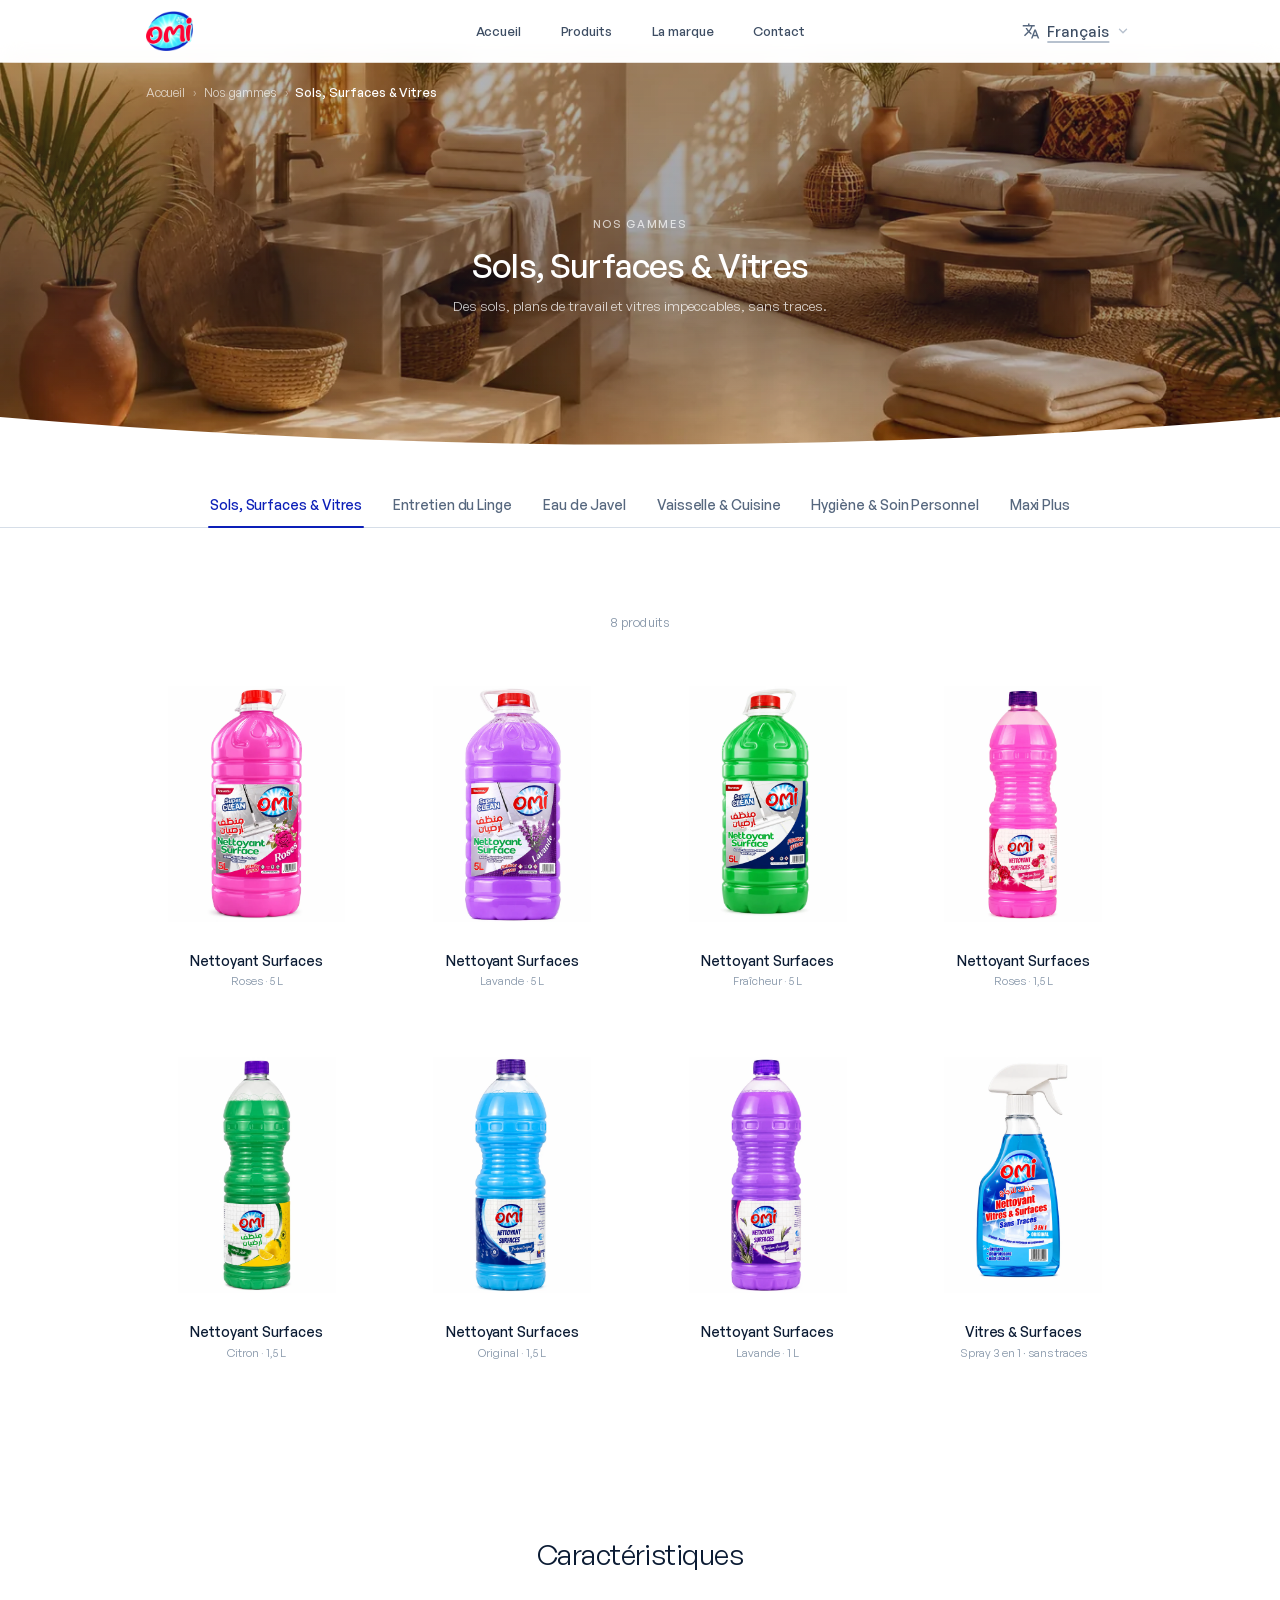
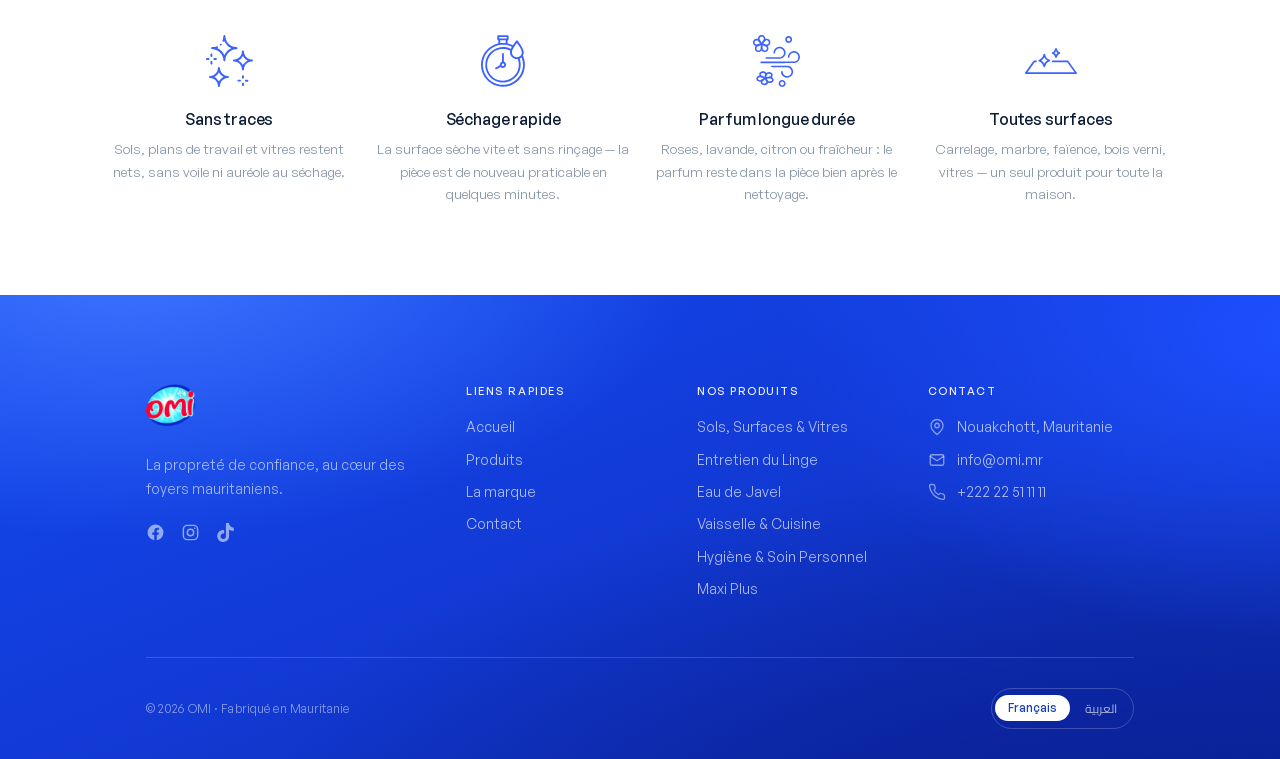
==== commit e89789ea: "Caractéristiques: reuse the homepage trust strip verbatim + write the content MARKUP/CSS — it's now " ====
--- a/categorie.html
+++ b/categorie.html
@@ -7,9 +7,9 @@
 <!-- Fonts self-hosted (@font-face in styles.css). Cairo (Arabic) is subset by
      unicode-range and only downloads once AR is selected. Removed the old
      render-blocking Google Fonts request. -->
-<link rel="preload" href="assets/fonts/general-sans-500.woff2?v=149" as="font" type="font/woff2" crossorigin>
-<link rel="preload" href="assets/fonts/general-sans-600.woff2?v=149" as="font" type="font/woff2" crossorigin>
-<link rel="stylesheet" href="styles.css?v=149">
+<link rel="preload" href="assets/fonts/general-sans-500.woff2?v=150" as="font" type="font/woff2" crossorigin>
+<link rel="preload" href="assets/fonts/general-sans-600.woff2?v=150" as="font" type="font/woff2" crossorigin>
+<link rel="stylesheet" href="styles.css?v=150">
 </head>
 <body>
 
@@ -67,13 +67,20 @@
 </div></section>
 
 <!-- ================= CARACTÉRISTIQUES (per category, filled by category.js) ==
-     Content comes from OMI_DATA.categoryContent[<slug>].features. Styled like
-     the homepage trust strip, not the blue band the product page used.
+     Content comes from OMI_DATA.categoryContent[<slug>].features. This reuses
+     the homepage trust strip's EXACT markup and classes (.trust-inner /
+     .trust-track / .trust-card / .trust-dots) so it's the same component:
+     4-up row on desktop, peek carousel + dots on mobile.
      [hidden] until a category actually has features. -->
-<section class="cat-feats" id="catFeats" hidden><div class="wrap">
-  <h2><span class="fr">Caractéristiques</span><span class="ar">المميزات</span></h2>
-  <div class="cat-feat-grid" id="catFeatGrid"></div>
-</div></section>
+<section class="cat-feats" id="catFeats" hidden>
+  <div class="wrap">
+    <h2><span class="fr">Caractéristiques</span><span class="ar">المميزات</span></h2>
+  </div>
+  <div class="trust-inner">
+    <div class="trust-track" id="catFeatTrack"></div>
+    <div class="trust-dots" id="catFeatDots" role="tablist" aria-label="Carousel"></div>
+  </div>
+</section>
 
 <!-- ================= FOOTER ================= -->
 <footer class="footer"><div class="wrap">
@@ -142,8 +149,8 @@
   </div>
 </div></footer>
 
-<script src="data.js?v=149"></script>
-<script src="app.js?v=149"></script>
-<script src="category.js?v=149"></script>
+<script src="data.js?v=150"></script>
+<script src="app.js?v=150"></script>
+<script src="category.js?v=150"></script>
 </body>
 </html>
--- a/styles.css
+++ b/styles.css
@@ -1,16 +1,16 @@
 /* General Sans — self-hosted from our own domain (Fontshare CDN is unreliable
    on some networks). ?v query busts any stale/failed font cache. */
-@font-face{font-family:'General Sans';src:url('assets/fonts/general-sans-400.woff2?v=149') format('woff2');font-weight:400;font-style:normal;font-display:swap}
-@font-face{font-family:'General Sans';src:url('assets/fonts/general-sans-500.woff2?v=149') format('woff2');font-weight:500;font-style:normal;font-display:swap}
-@font-face{font-family:'General Sans';src:url('assets/fonts/general-sans-600.woff2?v=149') format('woff2');font-weight:600;font-style:normal;font-display:swap}
-@font-face{font-family:'General Sans';src:url('assets/fonts/general-sans-700.woff2?v=149') format('woff2');font-weight:700;font-style:normal;font-display:swap}
+@font-face{font-family:'General Sans';src:url('assets/fonts/general-sans-400.woff2?v=150') format('woff2');font-weight:400;font-style:normal;font-display:swap}
+@font-face{font-family:'General Sans';src:url('assets/fonts/general-sans-500.woff2?v=150') format('woff2');font-weight:500;font-style:normal;font-display:swap}
+@font-face{font-family:'General Sans';src:url('assets/fonts/general-sans-600.woff2?v=150') format('woff2');font-weight:600;font-style:normal;font-display:swap}
+@font-face{font-family:'General Sans';src:url('assets/fonts/general-sans-700.woff2?v=150') format('woff2');font-weight:700;font-style:normal;font-display:swap}
 
 /* Cairo (Arabic) — self-hosted variable font, was a render-blocking Google Fonts
    request on every page (including FR, which never uses it). 3 subset files;
    font-weight range 400 700 = the weights we actually use. */
-@font-face{font-family:'Cairo';src:url('assets/fonts/cairo-arabic.woff2?v=149') format('woff2');font-weight:400 700;font-style:normal;font-display:swap;unicode-range:U+0600-06FF,U+0750-077F,U+0870-088E,U+0890-0891,U+0897-08E1,U+08E3-08FF,U+200C-200E,U+2010-2011,U+204F,U+2E41,U+FB50-FDFF,U+FE70-FE74,U+FE76-FEFC,U+102E0-102FB,U+10E60-10E7E,U+10EC2-10EC4,U+10EFC-10EFF,U+1EE00-1EE03,U+1EE05-1EE1F,U+1EE21-1EE22,U+1EE24,U+1EE27,U+1EE29-1EE32,U+1EE34-1EE37,U+1EE39,U+1EE3B,U+1EE42,U+1EE47,U+1EE49,U+1EE4B,U+1EE4D-1EE4F,U+1EE51-1EE52,U+1EE54,U+1EE57,U+1EE59,U+1EE5B,U+1EE5D,U+1EE5F,U+1EE61-1EE62,U+1EE64,U+1EE67-1EE6A,U+1EE6C-1EE72,U+1EE74-1EE77,U+1EE79-1EE7C,U+1EE7E,U+1EE80-1EE89,U+1EE8B-1EE9B,U+1EEA1-1EEA3,U+1EEA5-1EEA9,U+1EEAB-1EEBB,U+1EEF0-1EEF1}
-@font-face{font-family:'Cairo';src:url('assets/fonts/cairo-latin.woff2?v=149') format('woff2');font-weight:400 700;font-style:normal;font-display:swap;unicode-range:U+0000-00FF,U+0131,U+0152-0153,U+02BB-02BC,U+02C6,U+02DA,U+02DC,U+0304,U+0308,U+0329,U+2000-206F,U+20AC,U+2122,U+2191,U+2193,U+2212,U+2215,U+FEFF,U+FFFD}
-@font-face{font-family:'Cairo';src:url('assets/fonts/cairo-latin-ext.woff2?v=149') format('woff2');font-weight:400 700;font-style:normal;font-display:swap;unicode-range:U+0100-02BA,U+02BD-02C5,U+02C7-02CC,U+02CE-02D7,U+02DD-02FF,U+0304,U+0308,U+0329,U+1D00-1DBF,U+1E00-1E9F,U+1EF2-1EFF,U+2020,U+20A0-20AB,U+20AD-20C0,U+2113,U+2C60-2C7F,U+A720-A7FF}
+@font-face{font-family:'Cairo';src:url('assets/fonts/cairo-arabic.woff2?v=150') format('woff2');font-weight:400 700;font-style:normal;font-display:swap;unicode-range:U+0600-06FF,U+0750-077F,U+0870-088E,U+0890-0891,U+0897-08E1,U+08E3-08FF,U+200C-200E,U+2010-2011,U+204F,U+2E41,U+FB50-FDFF,U+FE70-FE74,U+FE76-FEFC,U+102E0-102FB,U+10E60-10E7E,U+10EC2-10EC4,U+10EFC-10EFF,U+1EE00-1EE03,U+1EE05-1EE1F,U+1EE21-1EE22,U+1EE24,U+1EE27,U+1EE29-1EE32,U+1EE34-1EE37,U+1EE39,U+1EE3B,U+1EE42,U+1EE47,U+1EE49,U+1EE4B,U+1EE4D-1EE4F,U+1EE51-1EE52,U+1EE54,U+1EE57,U+1EE59,U+1EE5B,U+1EE5D,U+1EE5F,U+1EE61-1EE62,U+1EE64,U+1EE67-1EE6A,U+1EE6C-1EE72,U+1EE74-1EE77,U+1EE79-1EE7C,U+1EE7E,U+1EE80-1EE89,U+1EE8B-1EE9B,U+1EEA1-1EEA3,U+1EEA5-1EEA9,U+1EEAB-1EEBB,U+1EEF0-1EEF1}
+@font-face{font-family:'Cairo';src:url('assets/fonts/cairo-latin.woff2?v=150') format('woff2');font-weight:400 700;font-style:normal;font-display:swap;unicode-range:U+0000-00FF,U+0131,U+0152-0153,U+02BB-02BC,U+02C6,U+02DA,U+02DC,U+0304,U+0308,U+0329,U+2000-206F,U+20AC,U+2122,U+2191,U+2193,U+2212,U+2215,U+FEFF,U+FFFD}
+@font-face{font-family:'Cairo';src:url('assets/fonts/cairo-latin-ext.woff2?v=150') format('woff2');font-weight:400 700;font-style:normal;font-display:swap;unicode-range:U+0100-02BA,U+02BD-02C5,U+02C7-02CC,U+02CE-02D7,U+02DD-02FF,U+0304,U+0308,U+0329,U+1D00-1DBF,U+1E00-1E9F,U+1EF2-1EFF,U+2020,U+20A0-20AB,U+20AD-20C0,U+2113,U+2C60-2C7F,U+A720-A7FF}
 
 :root{
   --ink-900:#0B1B33; --ink-700:#2F415A; --ink-600:#3d4d63; --ink-500:#56677E;
@@ -401,36 +401,28 @@
 }
 
 /* ---- CARACTÉRISTIQUES (per-category, under the product grid) ----
-   Deliberately NOT the product page's blue band: this borrows the homepage
-   trust strip's language — white section, a centred 4-up row, icons recoloured
-   to the brand blue via CSS mask, quiet medium-weight labels. Icons come in
-   two flavours: `.is-mask` for a real assets/<icon>.svg, plain for the inline
-   line-art fallback (see featIcon() in category.js). */
+   This IS the homepage trust strip — same .trust-inner / .trust-track /
+   .trust-card / .trust-dots markup and rules (4-up row on desktop, peek
+   carousel + dots on mobile), so everything below is only the section
+   chrome: the heading, and the icon variant for the inline line-art
+   fallback (see featIcon() in category.js). Deliberately NOT the product
+   page's blue .pfeatures band. */
 .cat-feats{background:#fff;padding:var(--sec) 0}
 .cat-feats[hidden]{display:none}
 .cat-feats h2{font-family:var(--font-display);font-weight:400;
   font-size:clamp(22px,2.2vw,30px);letter-spacing:-.02em;line-height:1.1;
-  color:var(--ink-900);margin:0 0 clamp(40px,5vw,64px);text-align:center}
+  color:var(--ink-900);margin:0;text-align:center}
 [dir="rtl"] .cat-feats h2{font-family:var(--font);font-weight:500;letter-spacing:-.005em;line-height:1.3}
-
-.cat-feat-grid{display:grid;grid-template-columns:repeat(4,1fr);gap:clamp(28px,3vw,44px)}
-.cat-feat{display:flex;flex-direction:column;align-items:center;text-align:center;
-  gap:clamp(16px,1.8vw,22px)}
-/* one fixed square box so a filled mask icon and a line-art SVG sit the same size */
-.cat-feat-ic{width:52px;height:52px;flex:none;display:inline-flex;
-  align-items:center;justify-content:center;color:#3D63FF}
-.cat-feat-ic.is-mask{background:#3D63FF;
-  -webkit-mask:var(--ic) center/contain no-repeat;mask:var(--ic) center/contain no-repeat}
-.cat-feat-ic svg{width:100%;height:100%;display:block}
-.cat-feat-lbl{font-family:var(--font-display);font-weight:500;font-size:15px;
-  letter-spacing:-.01em;line-height:1.35;color:var(--ink-900);max-width:18ch}
-[dir="rtl"] .cat-feat-lbl{font-family:var(--font);font-weight:500;font-size:16px;line-height:1.6}
-
-@media(max-width:767px){
-  .cat-feat-grid{grid-template-columns:1fr 1fr;gap:clamp(30px,7vw,42px) clamp(16px,4vw,24px)}
-  .cat-feat-ic{width:46px;height:46px}
-  .cat-feat-lbl{font-size:14px}
-}
+/* the section already owns its vertical rhythm; .trust-inner's own var(--sec)
+   top padding would double it, so it just supplies the title→cards gap */
+.cat-feats .trust-inner{padding-top:clamp(40px,5vw,64px);padding-bottom:0}
+
+/* icon fallback: no mask, colour the inline SVG instead (matches the masked
+   icons' blue at each breakpoint) */
+.trust-icon.is-svg{background:none;color:#1E4DFF;
+  display:inline-flex;align-items:center;justify-content:center}
+.trust-icon.is-svg svg{width:100%;height:100%;display:block}
+@media(min-width:768px){.trust-icon.is-svg{color:#3D63FF}}
 
 /* ================= PRODUCT RANGE ================= */
 /* symmetric: top provides the gap from the services section, bottom keeps the
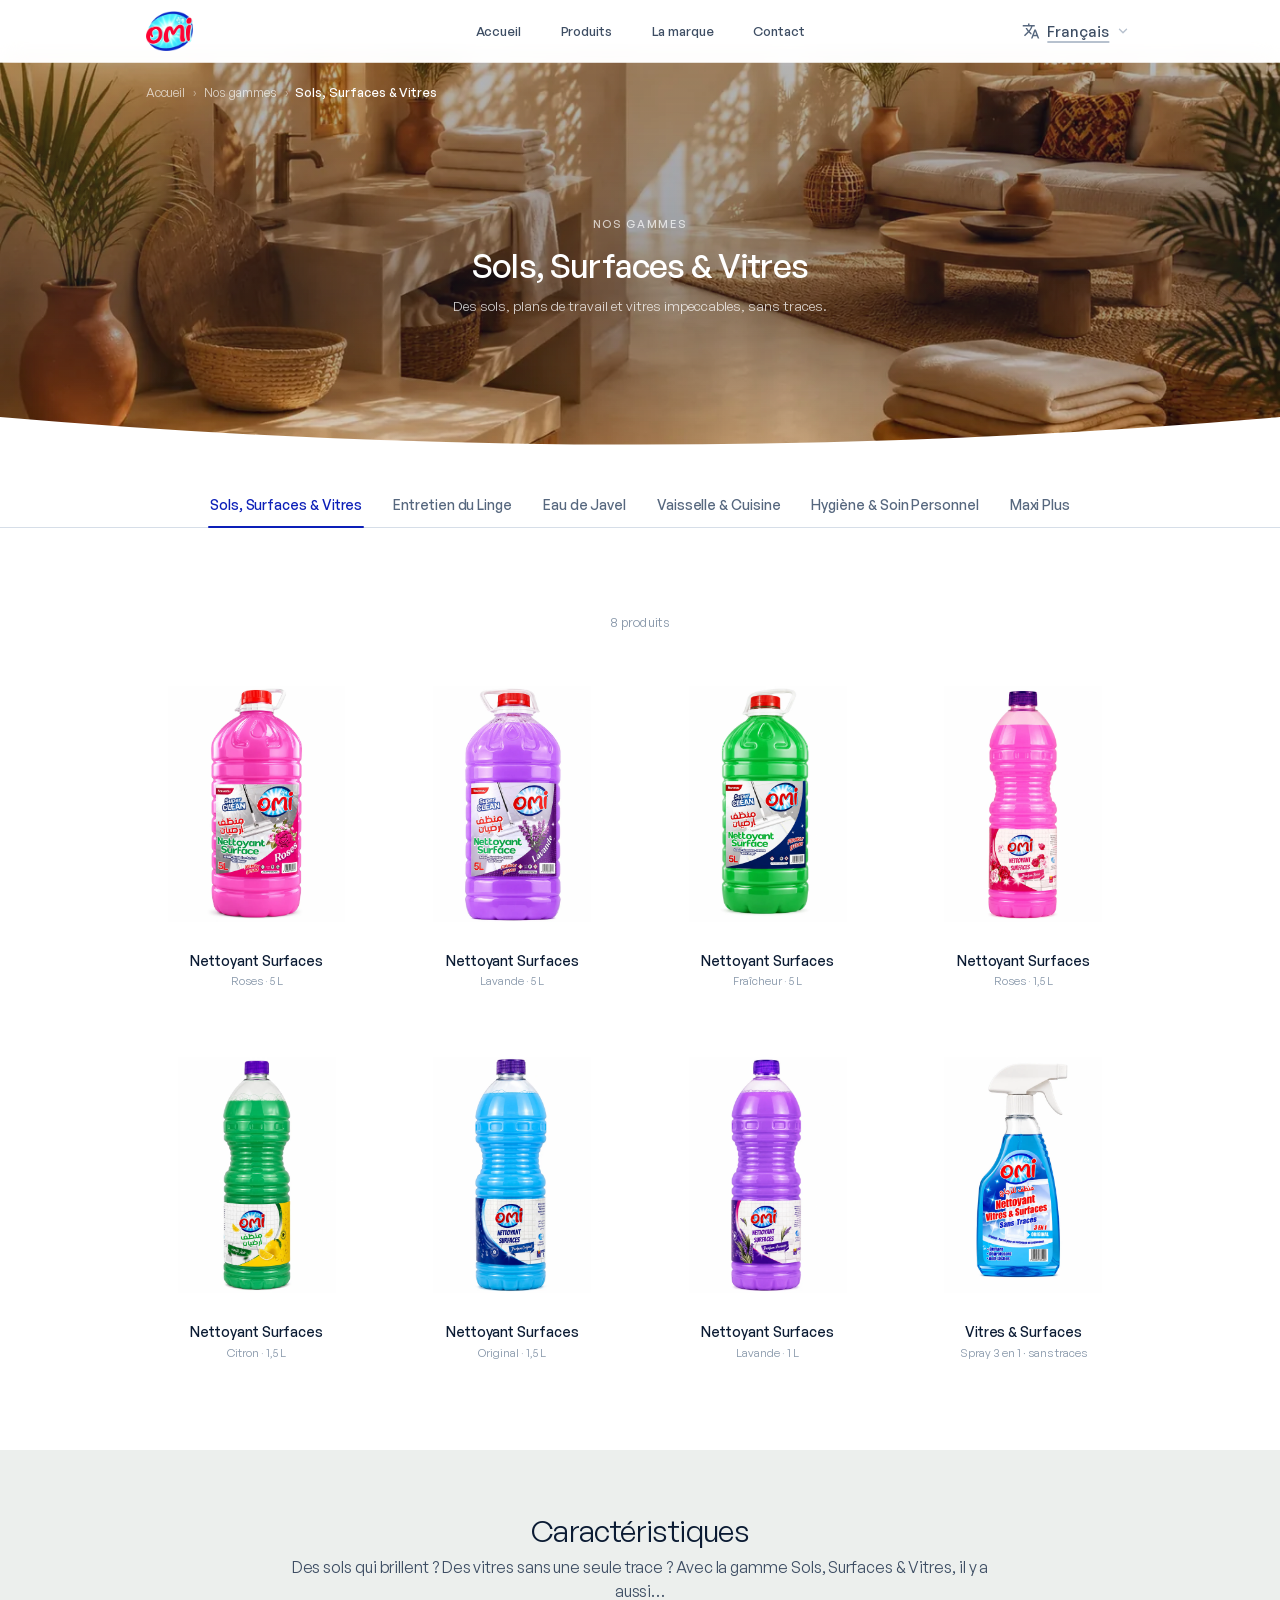
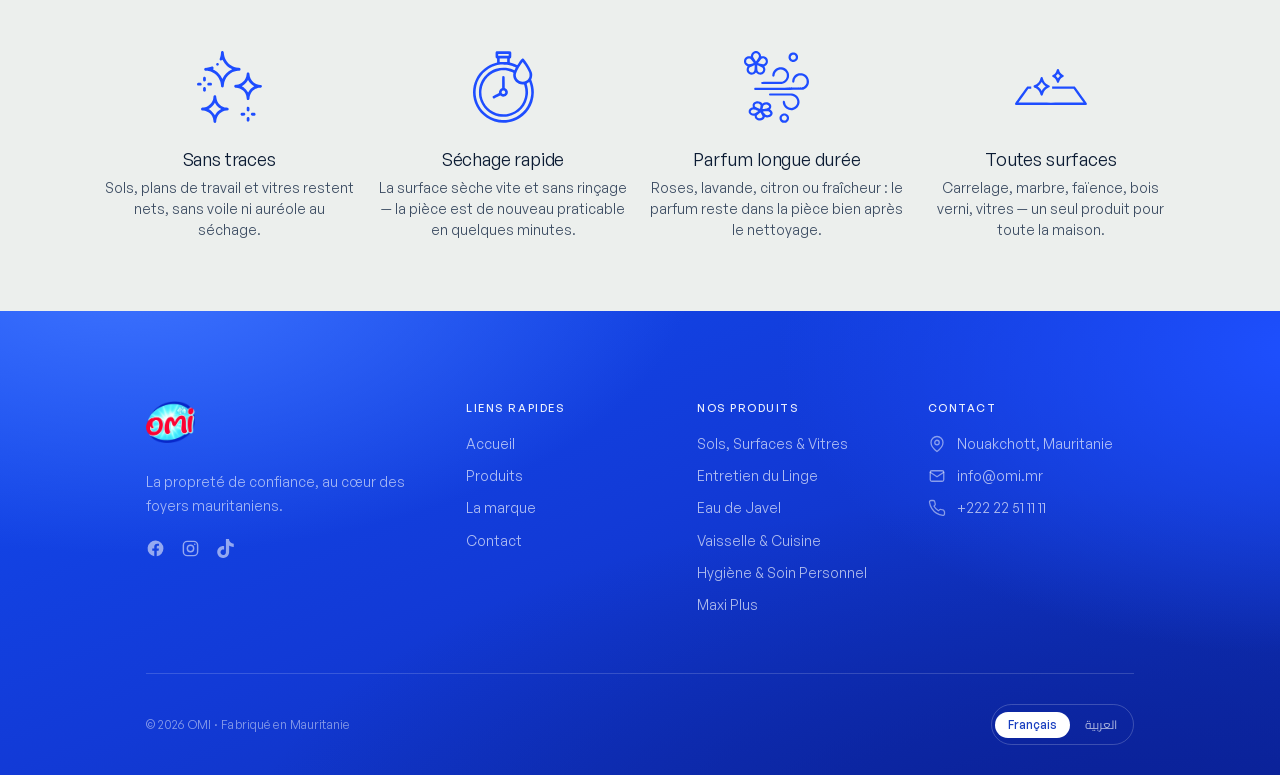
==== commit 0446fa0e: "Caractéristiques: restyle as MOO's "Pourquoi MOO ?" band, in blue Measured off the live moo.com/fr/b" ====
--- a/categorie.html
+++ b/categorie.html
@@ -7,9 +7,9 @@
 <!-- Fonts self-hosted (@font-face in styles.css). Cairo (Arabic) is subset by
      unicode-range and only downloads once AR is selected. Removed the old
      render-blocking Google Fonts request. -->
-<link rel="preload" href="assets/fonts/general-sans-500.woff2?v=150" as="font" type="font/woff2" crossorigin>
-<link rel="preload" href="assets/fonts/general-sans-600.woff2?v=150" as="font" type="font/woff2" crossorigin>
-<link rel="stylesheet" href="styles.css?v=150">
+<link rel="preload" href="assets/fonts/general-sans-500.woff2?v=152" as="font" type="font/woff2" crossorigin>
+<link rel="preload" href="assets/fonts/general-sans-600.woff2?v=152" as="font" type="font/woff2" crossorigin>
+<link rel="stylesheet" href="styles.css?v=152">
 </head>
 <body>
 
@@ -75,6 +75,7 @@
 <section class="cat-feats" id="catFeats" hidden>
   <div class="wrap">
     <h2><span class="fr">Caractéristiques</span><span class="ar">المميزات</span></h2>
+    <p class="cat-feats-lead" id="catFeatsLead"></p>
   </div>
   <div class="trust-inner">
     <div class="trust-track" id="catFeatTrack"></div>
@@ -149,8 +150,8 @@
   </div>
 </div></footer>
 
-<script src="data.js?v=150"></script>
-<script src="app.js?v=150"></script>
-<script src="category.js?v=150"></script>
+<script src="data.js?v=152"></script>
+<script src="app.js?v=152"></script>
+<script src="category.js?v=152"></script>
 </body>
 </html>
--- a/styles.css
+++ b/styles.css
@@ -1,16 +1,16 @@
 /* General Sans — self-hosted from our own domain (Fontshare CDN is unreliable
    on some networks). ?v query busts any stale/failed font cache. */
-@font-face{font-family:'General Sans';src:url('assets/fonts/general-sans-400.woff2?v=150') format('woff2');font-weight:400;font-style:normal;font-display:swap}
-@font-face{font-family:'General Sans';src:url('assets/fonts/general-sans-500.woff2?v=150') format('woff2');font-weight:500;font-style:normal;font-display:swap}
-@font-face{font-family:'General Sans';src:url('assets/fonts/general-sans-600.woff2?v=150') format('woff2');font-weight:600;font-style:normal;font-display:swap}
-@font-face{font-family:'General Sans';src:url('assets/fonts/general-sans-700.woff2?v=150') format('woff2');font-weight:700;font-style:normal;font-display:swap}
+@font-face{font-family:'General Sans';src:url('assets/fonts/general-sans-400.woff2?v=152') format('woff2');font-weight:400;font-style:normal;font-display:swap}
+@font-face{font-family:'General Sans';src:url('assets/fonts/general-sans-500.woff2?v=152') format('woff2');font-weight:500;font-style:normal;font-display:swap}
+@font-face{font-family:'General Sans';src:url('assets/fonts/general-sans-600.woff2?v=152') format('woff2');font-weight:600;font-style:normal;font-display:swap}
+@font-face{font-family:'General Sans';src:url('assets/fonts/general-sans-700.woff2?v=152') format('woff2');font-weight:700;font-style:normal;font-display:swap}
 
 /* Cairo (Arabic) — self-hosted variable font, was a render-blocking Google Fonts
    request on every page (including FR, which never uses it). 3 subset files;
    font-weight range 400 700 = the weights we actually use. */
-@font-face{font-family:'Cairo';src:url('assets/fonts/cairo-arabic.woff2?v=150') format('woff2');font-weight:400 700;font-style:normal;font-display:swap;unicode-range:U+0600-06FF,U+0750-077F,U+0870-088E,U+0890-0891,U+0897-08E1,U+08E3-08FF,U+200C-200E,U+2010-2011,U+204F,U+2E41,U+FB50-FDFF,U+FE70-FE74,U+FE76-FEFC,U+102E0-102FB,U+10E60-10E7E,U+10EC2-10EC4,U+10EFC-10EFF,U+1EE00-1EE03,U+1EE05-1EE1F,U+1EE21-1EE22,U+1EE24,U+1EE27,U+1EE29-1EE32,U+1EE34-1EE37,U+1EE39,U+1EE3B,U+1EE42,U+1EE47,U+1EE49,U+1EE4B,U+1EE4D-1EE4F,U+1EE51-1EE52,U+1EE54,U+1EE57,U+1EE59,U+1EE5B,U+1EE5D,U+1EE5F,U+1EE61-1EE62,U+1EE64,U+1EE67-1EE6A,U+1EE6C-1EE72,U+1EE74-1EE77,U+1EE79-1EE7C,U+1EE7E,U+1EE80-1EE89,U+1EE8B-1EE9B,U+1EEA1-1EEA3,U+1EEA5-1EEA9,U+1EEAB-1EEBB,U+1EEF0-1EEF1}
-@font-face{font-family:'Cairo';src:url('assets/fonts/cairo-latin.woff2?v=150') format('woff2');font-weight:400 700;font-style:normal;font-display:swap;unicode-range:U+0000-00FF,U+0131,U+0152-0153,U+02BB-02BC,U+02C6,U+02DA,U+02DC,U+0304,U+0308,U+0329,U+2000-206F,U+20AC,U+2122,U+2191,U+2193,U+2212,U+2215,U+FEFF,U+FFFD}
-@font-face{font-family:'Cairo';src:url('assets/fonts/cairo-latin-ext.woff2?v=150') format('woff2');font-weight:400 700;font-style:normal;font-display:swap;unicode-range:U+0100-02BA,U+02BD-02C5,U+02C7-02CC,U+02CE-02D7,U+02DD-02FF,U+0304,U+0308,U+0329,U+1D00-1DBF,U+1E00-1E9F,U+1EF2-1EFF,U+2020,U+20A0-20AB,U+20AD-20C0,U+2113,U+2C60-2C7F,U+A720-A7FF}
+@font-face{font-family:'Cairo';src:url('assets/fonts/cairo-arabic.woff2?v=152') format('woff2');font-weight:400 700;font-style:normal;font-display:swap;unicode-range:U+0600-06FF,U+0750-077F,U+0870-088E,U+0890-0891,U+0897-08E1,U+08E3-08FF,U+200C-200E,U+2010-2011,U+204F,U+2E41,U+FB50-FDFF,U+FE70-FE74,U+FE76-FEFC,U+102E0-102FB,U+10E60-10E7E,U+10EC2-10EC4,U+10EFC-10EFF,U+1EE00-1EE03,U+1EE05-1EE1F,U+1EE21-1EE22,U+1EE24,U+1EE27,U+1EE29-1EE32,U+1EE34-1EE37,U+1EE39,U+1EE3B,U+1EE42,U+1EE47,U+1EE49,U+1EE4B,U+1EE4D-1EE4F,U+1EE51-1EE52,U+1EE54,U+1EE57,U+1EE59,U+1EE5B,U+1EE5D,U+1EE5F,U+1EE61-1EE62,U+1EE64,U+1EE67-1EE6A,U+1EE6C-1EE72,U+1EE74-1EE77,U+1EE79-1EE7C,U+1EE7E,U+1EE80-1EE89,U+1EE8B-1EE9B,U+1EEA1-1EEA3,U+1EEA5-1EEA9,U+1EEAB-1EEBB,U+1EEF0-1EEF1}
+@font-face{font-family:'Cairo';src:url('assets/fonts/cairo-latin.woff2?v=152') format('woff2');font-weight:400 700;font-style:normal;font-display:swap;unicode-range:U+0000-00FF,U+0131,U+0152-0153,U+02BB-02BC,U+02C6,U+02DA,U+02DC,U+0304,U+0308,U+0329,U+2000-206F,U+20AC,U+2122,U+2191,U+2193,U+2212,U+2215,U+FEFF,U+FFFD}
+@font-face{font-family:'Cairo';src:url('assets/fonts/cairo-latin-ext.woff2?v=152') format('woff2');font-weight:400 700;font-style:normal;font-display:swap;unicode-range:U+0100-02BA,U+02BD-02C5,U+02C7-02CC,U+02CE-02D7,U+02DD-02FF,U+0304,U+0308,U+0329,U+1D00-1DBF,U+1E00-1E9F,U+1EF2-1EFF,U+2020,U+20A0-20AB,U+20AD-20C0,U+2113,U+2C60-2C7F,U+A720-A7FF}
 
 :root{
   --ink-900:#0B1B33; --ink-700:#2F415A; --ink-600:#3d4d63; --ink-500:#56677E;
@@ -401,24 +401,49 @@
 }
 
 /* ---- CARACTÉRISTIQUES (per-category, under the product grid) ----
-   This IS the homepage trust strip — same .trust-inner / .trust-track /
-   .trust-card / .trust-dots markup and rules (4-up row on desktop, peek
-   carousel + dots on mobile), so everything below is only the section
-   chrome: the heading, and the icon variant for the inline line-art
-   fallback (see featIcon() in category.js). Deliberately NOT the product
-   page's blue .pfeatures band. */
-.cat-feats{background:#fff;padding:var(--sec) 0}
+   MOO's "Pourquoi MOO ?" band, rebuilt with OMI's blue. Values measured off
+   moo.com/fr/business-cards: bg #ECEFED, padding 64/72, h2 30px w400,
+   lead 18px/1.5, card title 18px w400, card text 14px/1.5, 48px from the
+   header down to the icons, ~5px title→lead, ~3px card title→text.
+   Structurally it stays the homepage trust strip (.trust-inner/.trust-track/
+   .trust-card/.trust-dots) so it keeps the 4-up desktop row and the mobile
+   peek carousel; the rules below only re-dress it, all scoped under
+   .cat-feats so the homepage strip is untouched. */
+.cat-feats{background:#ECEFED;padding:clamp(44px,5vw,64px) 0 clamp(48px,5.6vw,72px)}
 .cat-feats[hidden]{display:none}
 .cat-feats h2{font-family:var(--font-display);font-weight:400;
-  font-size:clamp(22px,2.2vw,30px);letter-spacing:-.02em;line-height:1.1;
+  font-size:clamp(23px,2.35vw,30px);letter-spacing:-.02em;line-height:1.15;
   color:var(--ink-900);margin:0;text-align:center}
-[dir="rtl"] .cat-feats h2{font-family:var(--font);font-weight:500;letter-spacing:-.005em;line-height:1.3}
-/* the section already owns its vertical rhythm; .trust-inner's own var(--sec)
-   top padding would double it, so it just supplies the title→cards gap */
-.cat-feats .trust-inner{padding-top:clamp(40px,5vw,64px);padding-bottom:0}
-
-/* icon fallback: no mask, colour the inline SVG instead (matches the masked
-   icons' blue at each breakpoint) */
+[dir="rtl"] .cat-feats h2{font-family:var(--font);font-weight:500;letter-spacing:-.005em;line-height:1.35}
+/* MOO's p__lead: one conversational line under the title, wide and airy */
+.cat-feats-lead{font-family:var(--font-display);font-weight:400;
+  font-size:clamp(15.5px,1.25vw,18px);line-height:1.5;letter-spacing:-.005em;
+  color:var(--ink-600);text-align:center;margin:6px auto 0;max-width:74ch}
+[dir="rtl"] .cat-feats-lead{font-family:var(--font);line-height:1.85}
+.cat-feats-lead[hidden]{display:none}
+/* the section owns its own vertical rhythm, so .trust-inner's var(--sec) top
+   padding is replaced by MOO's 48px header→icons gap */
+.cat-feats .trust-inner{padding-top:clamp(34px,3.8vw,48px);padding-bottom:0}
+
+/* Cards: MOO's type scale. Bigger, lighter title than the homepage's (18/400
+   vs 16/500) and slightly larger body text. */
+.cat-feats .trust-card h3{font-size:18px;font-weight:400;line-height:1.15}
+[dir="rtl"] .cat-feats .trust-card h3{font-size:19px;font-weight:500;line-height:1.5}
+.cat-feats .trust-card p{font-size:14px;line-height:1.5;color:var(--ink-600);margin-top:7px}
+[dir="rtl"] .cat-feats .trust-card p{font-size:15px;line-height:1.8}
+
+/* MOO ships these at exactly 72×72, also as fills (#00ac73), so the size maps
+   1:1 — only the green becomes OMI blue. Ours are solid silhouettes where
+   MOO's are thin outlined shapes, so they still read a little heavier; drop to
+   ~60px if that bothers you. */
+.cat-feats .trust-icon{width:72px;height:72px;margin-bottom:26px;background:#1E4DFF}
+@media(max-width:767px){
+  .cat-feats .trust-icon{width:64px;height:64px;margin-bottom:22px}
+  /* full-bleed carousel: cancel the .wrap gutters the heading needs */
+  .cat-feats .trust-inner{padding-left:0;padding-right:0}
+}
+
+/* icon fallback: no mask, colour the inline SVG instead */
 .trust-icon.is-svg{background:none;color:#1E4DFF;
   display:inline-flex;align-items:center;justify-content:center}
 .trust-icon.is-svg svg{width:100%;height:100%;display:block}
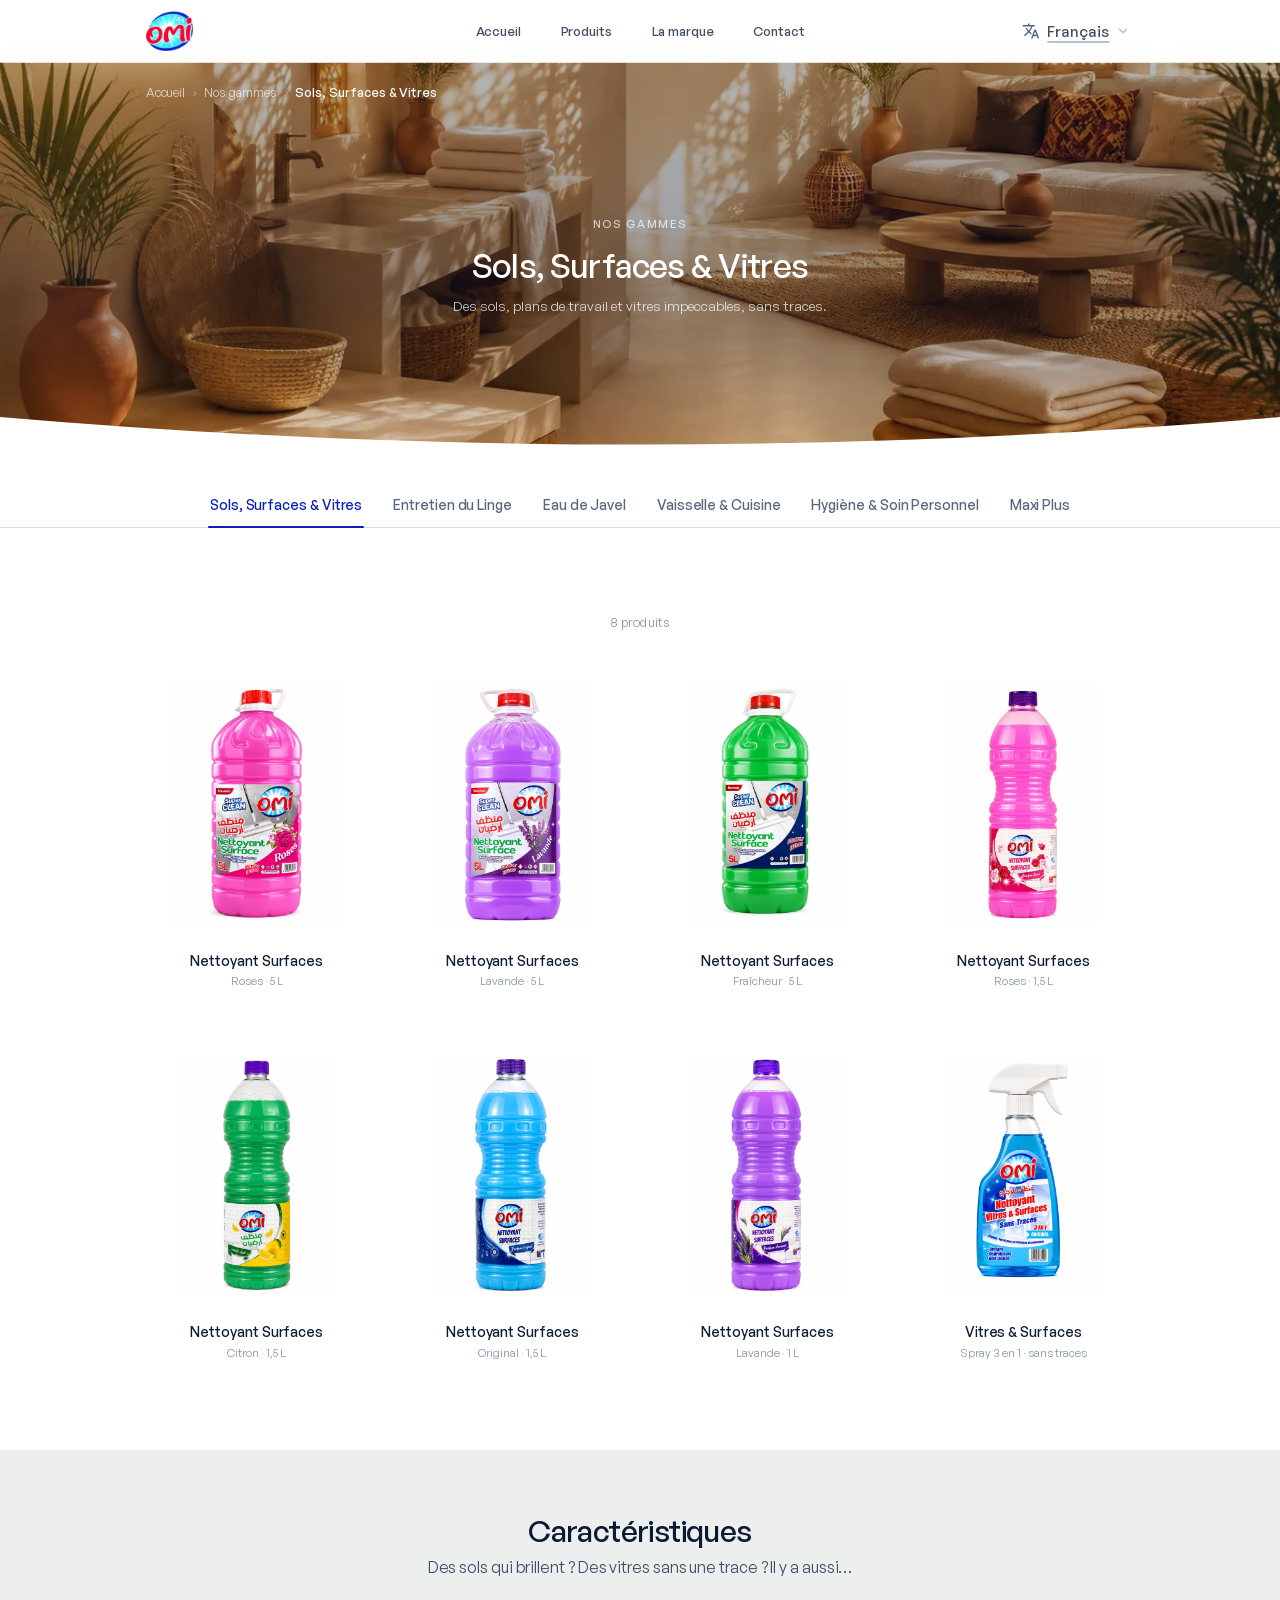
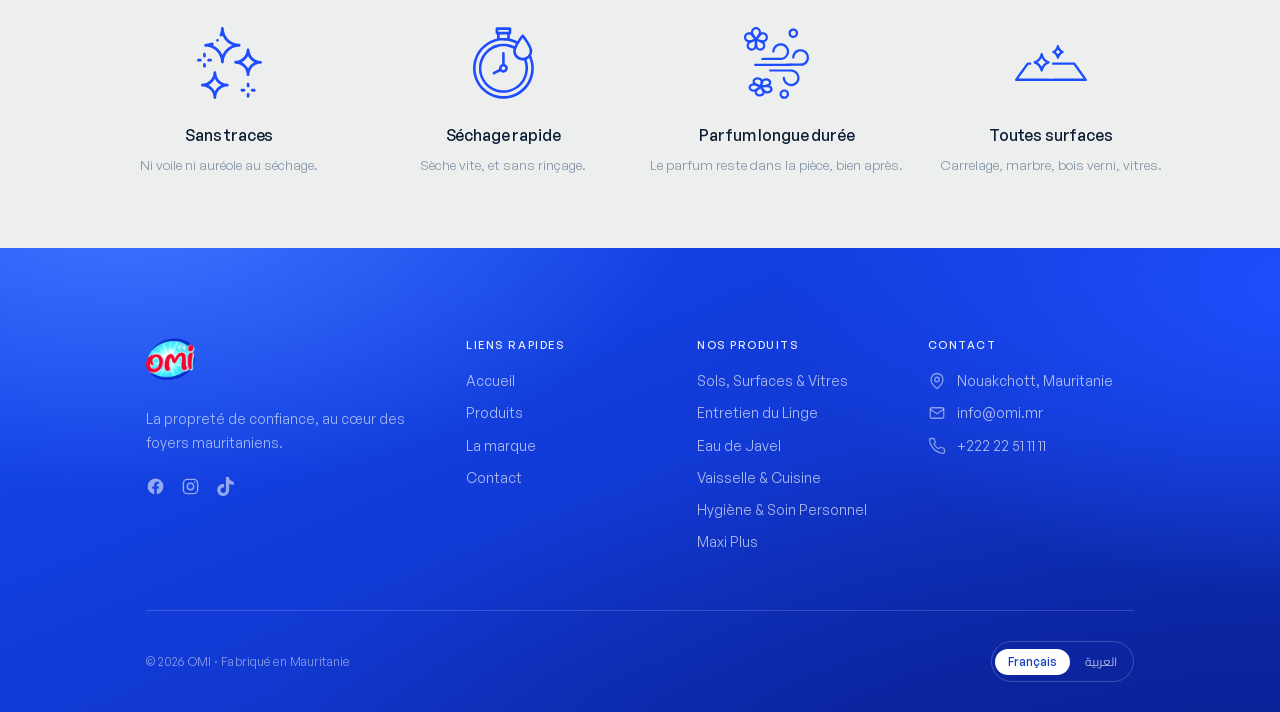
==== commit ad87578a: "Caractéristiques: homepage card style, bolder heading, tighter copy - CARDS: dropped the MOO 18/400 " ====
--- a/categorie.html
+++ b/categorie.html
@@ -7,9 +7,9 @@
 <!-- Fonts self-hosted (@font-face in styles.css). Cairo (Arabic) is subset by
      unicode-range and only downloads once AR is selected. Removed the old
      render-blocking Google Fonts request. -->
-<link rel="preload" href="assets/fonts/general-sans-500.woff2?v=152" as="font" type="font/woff2" crossorigin>
-<link rel="preload" href="assets/fonts/general-sans-600.woff2?v=152" as="font" type="font/woff2" crossorigin>
-<link rel="stylesheet" href="styles.css?v=152">
+<link rel="preload" href="assets/fonts/general-sans-500.woff2?v=153" as="font" type="font/woff2" crossorigin>
+<link rel="preload" href="assets/fonts/general-sans-600.woff2?v=153" as="font" type="font/woff2" crossorigin>
+<link rel="stylesheet" href="styles.css?v=153">
 </head>
 <body>
 
@@ -150,8 +150,8 @@
   </div>
 </div></footer>
 
-<script src="data.js?v=152"></script>
-<script src="app.js?v=152"></script>
-<script src="category.js?v=152"></script>
+<script src="data.js?v=153"></script>
+<script src="app.js?v=153"></script>
+<script src="category.js?v=153"></script>
 </body>
 </html>
--- a/styles.css
+++ b/styles.css
@@ -1,16 +1,16 @@
 /* General Sans — self-hosted from our own domain (Fontshare CDN is unreliable
    on some networks). ?v query busts any stale/failed font cache. */
-@font-face{font-family:'General Sans';src:url('assets/fonts/general-sans-400.woff2?v=152') format('woff2');font-weight:400;font-style:normal;font-display:swap}
-@font-face{font-family:'General Sans';src:url('assets/fonts/general-sans-500.woff2?v=152') format('woff2');font-weight:500;font-style:normal;font-display:swap}
-@font-face{font-family:'General Sans';src:url('assets/fonts/general-sans-600.woff2?v=152') format('woff2');font-weight:600;font-style:normal;font-display:swap}
-@font-face{font-family:'General Sans';src:url('assets/fonts/general-sans-700.woff2?v=152') format('woff2');font-weight:700;font-style:normal;font-display:swap}
+@font-face{font-family:'General Sans';src:url('assets/fonts/general-sans-400.woff2?v=153') format('woff2');font-weight:400;font-style:normal;font-display:swap}
+@font-face{font-family:'General Sans';src:url('assets/fonts/general-sans-500.woff2?v=153') format('woff2');font-weight:500;font-style:normal;font-display:swap}
+@font-face{font-family:'General Sans';src:url('assets/fonts/general-sans-600.woff2?v=153') format('woff2');font-weight:600;font-style:normal;font-display:swap}
+@font-face{font-family:'General Sans';src:url('assets/fonts/general-sans-700.woff2?v=153') format('woff2');font-weight:700;font-style:normal;font-display:swap}
 
 /* Cairo (Arabic) — self-hosted variable font, was a render-blocking Google Fonts
    request on every page (including FR, which never uses it). 3 subset files;
    font-weight range 400 700 = the weights we actually use. */
-@font-face{font-family:'Cairo';src:url('assets/fonts/cairo-arabic.woff2?v=152') format('woff2');font-weight:400 700;font-style:normal;font-display:swap;unicode-range:U+0600-06FF,U+0750-077F,U+0870-088E,U+0890-0891,U+0897-08E1,U+08E3-08FF,U+200C-200E,U+2010-2011,U+204F,U+2E41,U+FB50-FDFF,U+FE70-FE74,U+FE76-FEFC,U+102E0-102FB,U+10E60-10E7E,U+10EC2-10EC4,U+10EFC-10EFF,U+1EE00-1EE03,U+1EE05-1EE1F,U+1EE21-1EE22,U+1EE24,U+1EE27,U+1EE29-1EE32,U+1EE34-1EE37,U+1EE39,U+1EE3B,U+1EE42,U+1EE47,U+1EE49,U+1EE4B,U+1EE4D-1EE4F,U+1EE51-1EE52,U+1EE54,U+1EE57,U+1EE59,U+1EE5B,U+1EE5D,U+1EE5F,U+1EE61-1EE62,U+1EE64,U+1EE67-1EE6A,U+1EE6C-1EE72,U+1EE74-1EE77,U+1EE79-1EE7C,U+1EE7E,U+1EE80-1EE89,U+1EE8B-1EE9B,U+1EEA1-1EEA3,U+1EEA5-1EEA9,U+1EEAB-1EEBB,U+1EEF0-1EEF1}
-@font-face{font-family:'Cairo';src:url('assets/fonts/cairo-latin.woff2?v=152') format('woff2');font-weight:400 700;font-style:normal;font-display:swap;unicode-range:U+0000-00FF,U+0131,U+0152-0153,U+02BB-02BC,U+02C6,U+02DA,U+02DC,U+0304,U+0308,U+0329,U+2000-206F,U+20AC,U+2122,U+2191,U+2193,U+2212,U+2215,U+FEFF,U+FFFD}
-@font-face{font-family:'Cairo';src:url('assets/fonts/cairo-latin-ext.woff2?v=152') format('woff2');font-weight:400 700;font-style:normal;font-display:swap;unicode-range:U+0100-02BA,U+02BD-02C5,U+02C7-02CC,U+02CE-02D7,U+02DD-02FF,U+0304,U+0308,U+0329,U+1D00-1DBF,U+1E00-1E9F,U+1EF2-1EFF,U+2020,U+20A0-20AB,U+20AD-20C0,U+2113,U+2C60-2C7F,U+A720-A7FF}
+@font-face{font-family:'Cairo';src:url('assets/fonts/cairo-arabic.woff2?v=153') format('woff2');font-weight:400 700;font-style:normal;font-display:swap;unicode-range:U+0600-06FF,U+0750-077F,U+0870-088E,U+0890-0891,U+0897-08E1,U+08E3-08FF,U+200C-200E,U+2010-2011,U+204F,U+2E41,U+FB50-FDFF,U+FE70-FE74,U+FE76-FEFC,U+102E0-102FB,U+10E60-10E7E,U+10EC2-10EC4,U+10EFC-10EFF,U+1EE00-1EE03,U+1EE05-1EE1F,U+1EE21-1EE22,U+1EE24,U+1EE27,U+1EE29-1EE32,U+1EE34-1EE37,U+1EE39,U+1EE3B,U+1EE42,U+1EE47,U+1EE49,U+1EE4B,U+1EE4D-1EE4F,U+1EE51-1EE52,U+1EE54,U+1EE57,U+1EE59,U+1EE5B,U+1EE5D,U+1EE5F,U+1EE61-1EE62,U+1EE64,U+1EE67-1EE6A,U+1EE6C-1EE72,U+1EE74-1EE77,U+1EE79-1EE7C,U+1EE7E,U+1EE80-1EE89,U+1EE8B-1EE9B,U+1EEA1-1EEA3,U+1EEA5-1EEA9,U+1EEAB-1EEBB,U+1EEF0-1EEF1}
+@font-face{font-family:'Cairo';src:url('assets/fonts/cairo-latin.woff2?v=153') format('woff2');font-weight:400 700;font-style:normal;font-display:swap;unicode-range:U+0000-00FF,U+0131,U+0152-0153,U+02BB-02BC,U+02C6,U+02DA,U+02DC,U+0304,U+0308,U+0329,U+2000-206F,U+20AC,U+2122,U+2191,U+2193,U+2212,U+2215,U+FEFF,U+FFFD}
+@font-face{font-family:'Cairo';src:url('assets/fonts/cairo-latin-ext.woff2?v=153') format('woff2');font-weight:400 700;font-style:normal;font-display:swap;unicode-range:U+0100-02BA,U+02BD-02C5,U+02C7-02CC,U+02CE-02D7,U+02DD-02FF,U+0304,U+0308,U+0329,U+1D00-1DBF,U+1E00-1E9F,U+1EF2-1EFF,U+2020,U+20A0-20AB,U+20AD-20C0,U+2113,U+2C60-2C7F,U+A720-A7FF}
 
 :root{
   --ink-900:#0B1B33; --ink-700:#2F415A; --ink-600:#3d4d63; --ink-500:#56677E;
@@ -200,9 +200,14 @@
      and text, not just empty margin — peeks on both edges, same as the reference.
      scroll-snap-stop:always so a fast fling still lands on exactly one card. */
   .trust-card{flex:0 0 66vw;width:66vw;padding:0 2vw;scroll-snap-align:center;scroll-snap-stop:always}
-  /* let the text fill the card width so the peek actually reveals content
-     (the old 23ch cap left wide white margins that made the peek look blank) */
-  .trust-card p{max-width:none}
+  /* MOO-style measure: the text column is narrower than the card, so lines
+     break early and the block reads as a tidy centred paragraph instead of
+     running edge to edge. Applies to BOTH carousels (homepage + the category
+     Caractéristiques). It's centred by the card's align-items:center.
+     History: this was once capped at 23ch, which was too tight and made the
+     peeking neighbour look blank — 27ch is the middle ground. */
+  .trust-card p{max-width:27ch}
+  [dir="rtl"] .trust-card p{max-width:24ch}
   .trust-dots{display:flex;justify-content:center;align-items:center;gap:5px;margin-top:26px}
   .trust-dot{width:22px;height:22px;flex:none;display:flex;align-items:center;justify-content:center;
     background:none;border:0;padding:0;cursor:pointer}
@@ -411,7 +416,7 @@
    .cat-feats so the homepage strip is untouched. */
 .cat-feats{background:#ECEFED;padding:clamp(44px,5vw,64px) 0 clamp(48px,5.6vw,72px)}
 .cat-feats[hidden]{display:none}
-.cat-feats h2{font-family:var(--font-display);font-weight:400;
+.cat-feats h2{font-family:var(--font-display);font-weight:500;   /* a touch bolder than the site's 400 section titles */
   font-size:clamp(23px,2.35vw,30px);letter-spacing:-.02em;line-height:1.15;
   color:var(--ink-900);margin:0;text-align:center}
 [dir="rtl"] .cat-feats h2{font-family:var(--font);font-weight:500;letter-spacing:-.005em;line-height:1.35}
@@ -425,12 +430,10 @@
    padding is replaced by MOO's 48px header→icons gap */
 .cat-feats .trust-inner{padding-top:clamp(34px,3.8vw,48px);padding-bottom:0}
 
-/* Cards: MOO's type scale. Bigger, lighter title than the homepage's (18/400
-   vs 16/500) and slightly larger body text. */
-.cat-feats .trust-card h3{font-size:18px;font-weight:400;line-height:1.15}
-[dir="rtl"] .cat-feats .trust-card h3{font-size:19px;font-weight:500;line-height:1.5}
-.cat-feats .trust-card p{font-size:14px;line-height:1.5;color:var(--ink-600);margin-top:7px}
-[dir="rtl"] .cat-feats .trust-card p{font-size:15px;line-height:1.8}
+/* NOTE: the cards themselves are deliberately NOT re-typed here — they use the
+   homepage trust-card scale verbatim (16px/500 title, 13.5px text), because
+   the two carousels should read as the same component. Only the section
+   chrome above and the icon size below are MOO's. */
 
 /* MOO ships these at exactly 72×72, also as fills (#00ac73), so the size maps
    1:1 — only the green becomes OMI blue. Ours are solid silhouettes where
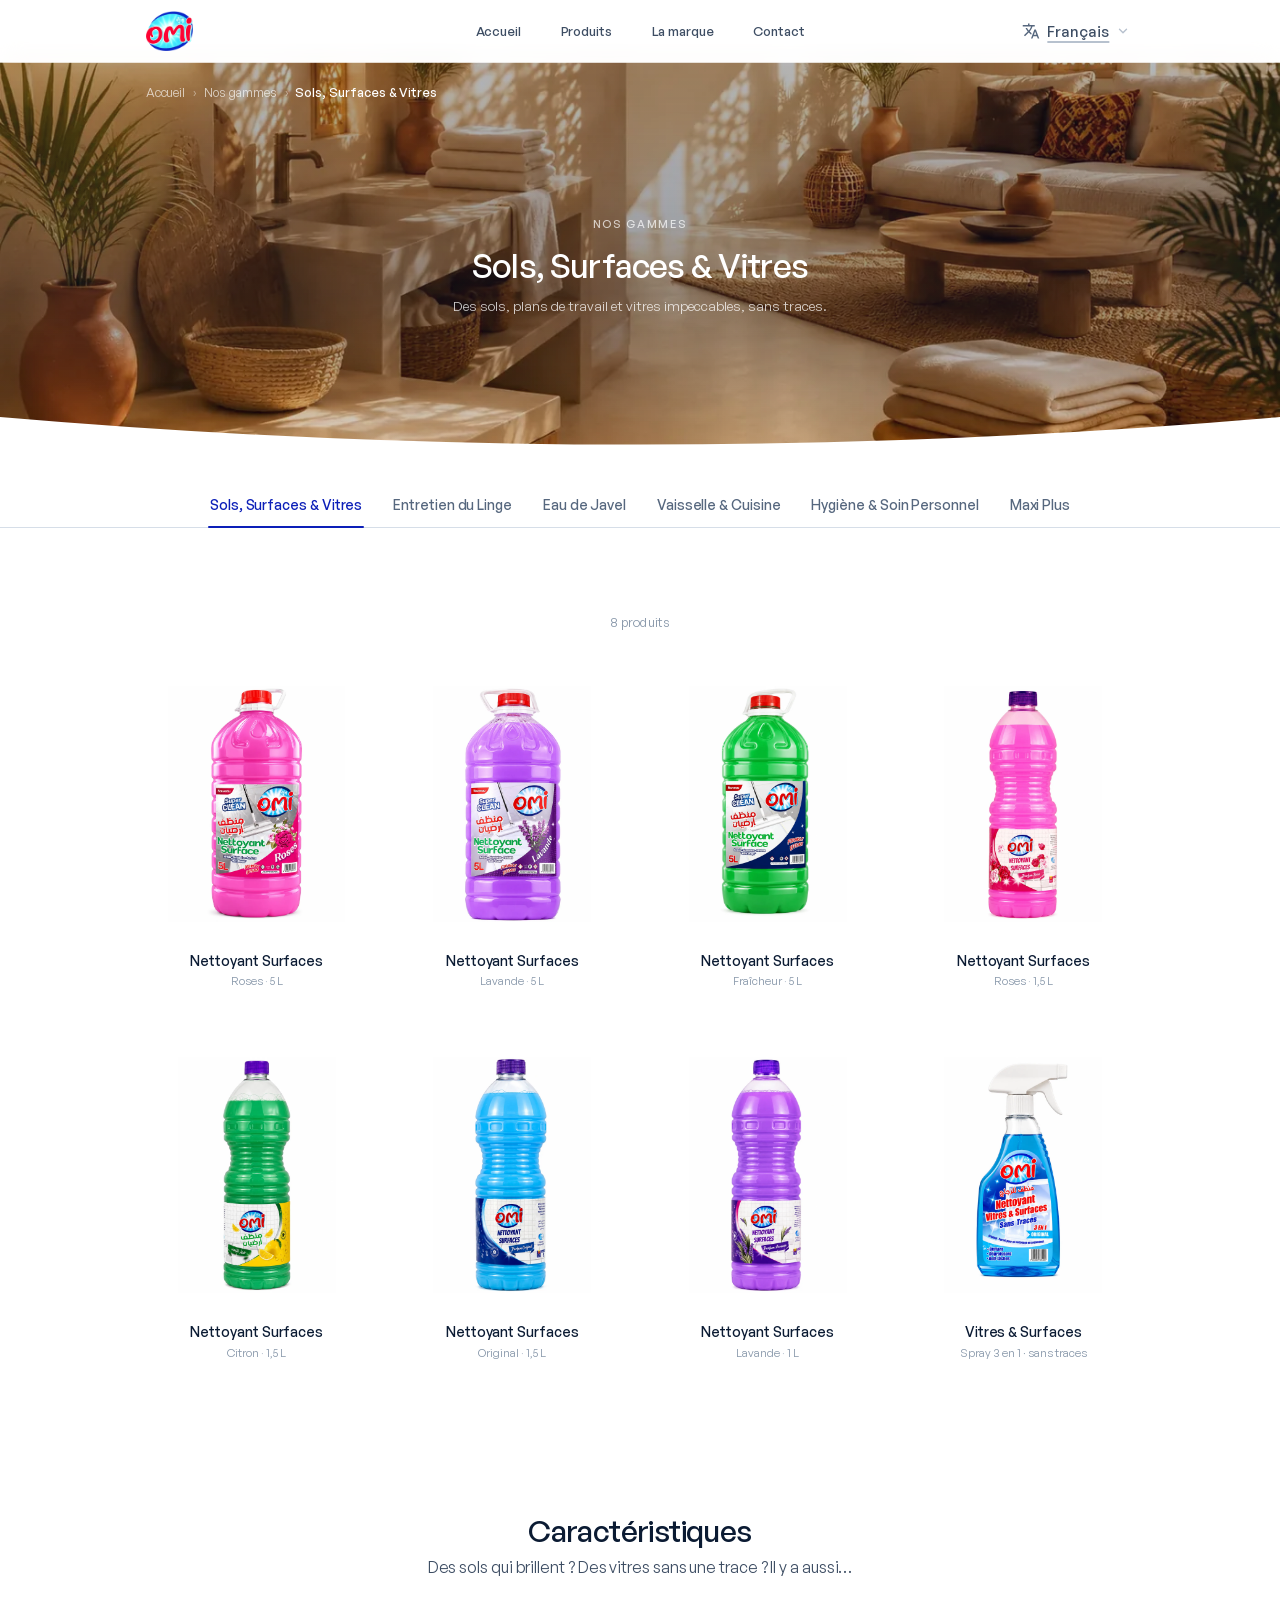
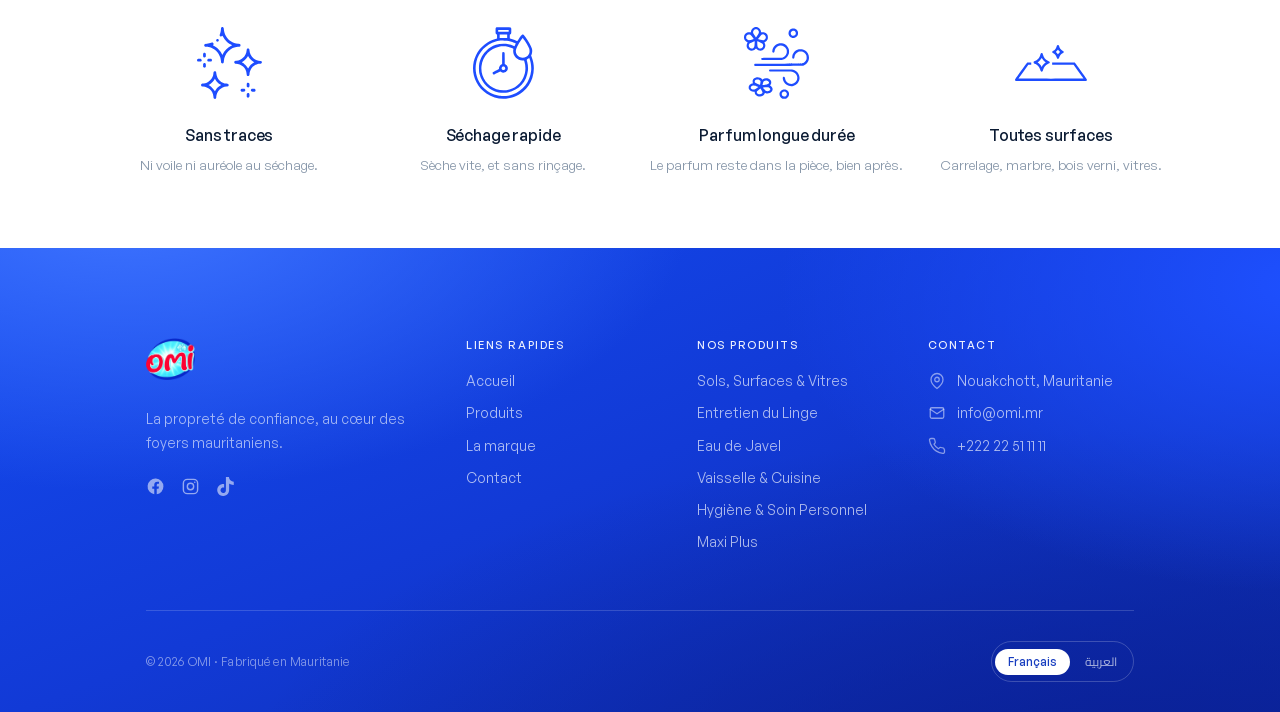
==== commit b5895fb9: "Caractéristiques: white background instead of MOO's grey .cat-feats background #ECEFED -> #fff. Ever" ====
--- a/categorie.html
+++ b/categorie.html
@@ -7,9 +7,9 @@
 <!-- Fonts self-hosted (@font-face in styles.css). Cairo (Arabic) is subset by
      unicode-range and only downloads once AR is selected. Removed the old
      render-blocking Google Fonts request. -->
-<link rel="preload" href="assets/fonts/general-sans-500.woff2?v=153" as="font" type="font/woff2" crossorigin>
-<link rel="preload" href="assets/fonts/general-sans-600.woff2?v=153" as="font" type="font/woff2" crossorigin>
-<link rel="stylesheet" href="styles.css?v=153">
+<link rel="preload" href="assets/fonts/general-sans-500.woff2?v=154" as="font" type="font/woff2" crossorigin>
+<link rel="preload" href="assets/fonts/general-sans-600.woff2?v=154" as="font" type="font/woff2" crossorigin>
+<link rel="stylesheet" href="styles.css?v=154">
 </head>
 <body>
 
@@ -150,8 +150,8 @@
   </div>
 </div></footer>
 
-<script src="data.js?v=153"></script>
-<script src="app.js?v=153"></script>
-<script src="category.js?v=153"></script>
+<script src="data.js?v=154"></script>
+<script src="app.js?v=154"></script>
+<script src="category.js?v=154"></script>
 </body>
 </html>
--- a/styles.css
+++ b/styles.css
@@ -1,16 +1,16 @@
 /* General Sans — self-hosted from our own domain (Fontshare CDN is unreliable
    on some networks). ?v query busts any stale/failed font cache. */
-@font-face{font-family:'General Sans';src:url('assets/fonts/general-sans-400.woff2?v=153') format('woff2');font-weight:400;font-style:normal;font-display:swap}
-@font-face{font-family:'General Sans';src:url('assets/fonts/general-sans-500.woff2?v=153') format('woff2');font-weight:500;font-style:normal;font-display:swap}
-@font-face{font-family:'General Sans';src:url('assets/fonts/general-sans-600.woff2?v=153') format('woff2');font-weight:600;font-style:normal;font-display:swap}
-@font-face{font-family:'General Sans';src:url('assets/fonts/general-sans-700.woff2?v=153') format('woff2');font-weight:700;font-style:normal;font-display:swap}
+@font-face{font-family:'General Sans';src:url('assets/fonts/general-sans-400.woff2?v=154') format('woff2');font-weight:400;font-style:normal;font-display:swap}
+@font-face{font-family:'General Sans';src:url('assets/fonts/general-sans-500.woff2?v=154') format('woff2');font-weight:500;font-style:normal;font-display:swap}
+@font-face{font-family:'General Sans';src:url('assets/fonts/general-sans-600.woff2?v=154') format('woff2');font-weight:600;font-style:normal;font-display:swap}
+@font-face{font-family:'General Sans';src:url('assets/fonts/general-sans-700.woff2?v=154') format('woff2');font-weight:700;font-style:normal;font-display:swap}
 
 /* Cairo (Arabic) — self-hosted variable font, was a render-blocking Google Fonts
    request on every page (including FR, which never uses it). 3 subset files;
    font-weight range 400 700 = the weights we actually use. */
-@font-face{font-family:'Cairo';src:url('assets/fonts/cairo-arabic.woff2?v=153') format('woff2');font-weight:400 700;font-style:normal;font-display:swap;unicode-range:U+0600-06FF,U+0750-077F,U+0870-088E,U+0890-0891,U+0897-08E1,U+08E3-08FF,U+200C-200E,U+2010-2011,U+204F,U+2E41,U+FB50-FDFF,U+FE70-FE74,U+FE76-FEFC,U+102E0-102FB,U+10E60-10E7E,U+10EC2-10EC4,U+10EFC-10EFF,U+1EE00-1EE03,U+1EE05-1EE1F,U+1EE21-1EE22,U+1EE24,U+1EE27,U+1EE29-1EE32,U+1EE34-1EE37,U+1EE39,U+1EE3B,U+1EE42,U+1EE47,U+1EE49,U+1EE4B,U+1EE4D-1EE4F,U+1EE51-1EE52,U+1EE54,U+1EE57,U+1EE59,U+1EE5B,U+1EE5D,U+1EE5F,U+1EE61-1EE62,U+1EE64,U+1EE67-1EE6A,U+1EE6C-1EE72,U+1EE74-1EE77,U+1EE79-1EE7C,U+1EE7E,U+1EE80-1EE89,U+1EE8B-1EE9B,U+1EEA1-1EEA3,U+1EEA5-1EEA9,U+1EEAB-1EEBB,U+1EEF0-1EEF1}
-@font-face{font-family:'Cairo';src:url('assets/fonts/cairo-latin.woff2?v=153') format('woff2');font-weight:400 700;font-style:normal;font-display:swap;unicode-range:U+0000-00FF,U+0131,U+0152-0153,U+02BB-02BC,U+02C6,U+02DA,U+02DC,U+0304,U+0308,U+0329,U+2000-206F,U+20AC,U+2122,U+2191,U+2193,U+2212,U+2215,U+FEFF,U+FFFD}
-@font-face{font-family:'Cairo';src:url('assets/fonts/cairo-latin-ext.woff2?v=153') format('woff2');font-weight:400 700;font-style:normal;font-display:swap;unicode-range:U+0100-02BA,U+02BD-02C5,U+02C7-02CC,U+02CE-02D7,U+02DD-02FF,U+0304,U+0308,U+0329,U+1D00-1DBF,U+1E00-1E9F,U+1EF2-1EFF,U+2020,U+20A0-20AB,U+20AD-20C0,U+2113,U+2C60-2C7F,U+A720-A7FF}
+@font-face{font-family:'Cairo';src:url('assets/fonts/cairo-arabic.woff2?v=154') format('woff2');font-weight:400 700;font-style:normal;font-display:swap;unicode-range:U+0600-06FF,U+0750-077F,U+0870-088E,U+0890-0891,U+0897-08E1,U+08E3-08FF,U+200C-200E,U+2010-2011,U+204F,U+2E41,U+FB50-FDFF,U+FE70-FE74,U+FE76-FEFC,U+102E0-102FB,U+10E60-10E7E,U+10EC2-10EC4,U+10EFC-10EFF,U+1EE00-1EE03,U+1EE05-1EE1F,U+1EE21-1EE22,U+1EE24,U+1EE27,U+1EE29-1EE32,U+1EE34-1EE37,U+1EE39,U+1EE3B,U+1EE42,U+1EE47,U+1EE49,U+1EE4B,U+1EE4D-1EE4F,U+1EE51-1EE52,U+1EE54,U+1EE57,U+1EE59,U+1EE5B,U+1EE5D,U+1EE5F,U+1EE61-1EE62,U+1EE64,U+1EE67-1EE6A,U+1EE6C-1EE72,U+1EE74-1EE77,U+1EE79-1EE7C,U+1EE7E,U+1EE80-1EE89,U+1EE8B-1EE9B,U+1EEA1-1EEA3,U+1EEA5-1EEA9,U+1EEAB-1EEBB,U+1EEF0-1EEF1}
+@font-face{font-family:'Cairo';src:url('assets/fonts/cairo-latin.woff2?v=154') format('woff2');font-weight:400 700;font-style:normal;font-display:swap;unicode-range:U+0000-00FF,U+0131,U+0152-0153,U+02BB-02BC,U+02C6,U+02DA,U+02DC,U+0304,U+0308,U+0329,U+2000-206F,U+20AC,U+2122,U+2191,U+2193,U+2212,U+2215,U+FEFF,U+FFFD}
+@font-face{font-family:'Cairo';src:url('assets/fonts/cairo-latin-ext.woff2?v=154') format('woff2');font-weight:400 700;font-style:normal;font-display:swap;unicode-range:U+0100-02BA,U+02BD-02C5,U+02C7-02CC,U+02CE-02D7,U+02DD-02FF,U+0304,U+0308,U+0329,U+1D00-1DBF,U+1E00-1E9F,U+1EF2-1EFF,U+2020,U+20A0-20AB,U+20AD-20C0,U+2113,U+2C60-2C7F,U+A720-A7FF}
 
 :root{
   --ink-900:#0B1B33; --ink-700:#2F415A; --ink-600:#3d4d63; --ink-500:#56677E;
@@ -406,15 +406,16 @@
 }
 
 /* ---- CARACTÉRISTIQUES (per-category, under the product grid) ----
-   MOO's "Pourquoi MOO ?" band, rebuilt with OMI's blue. Values measured off
-   moo.com/fr/business-cards: bg #ECEFED, padding 64/72, h2 30px w400,
-   lead 18px/1.5, card title 18px w400, card text 14px/1.5, 48px from the
-   header down to the icons, ~5px title→lead, ~3px card title→text.
+   MOO's "Pourquoi MOO ?" band, rebuilt with OMI's blue. Layout measured off
+   moo.com/fr/business-cards: padding 64/72, h2 ~30px, lead 18px/1.5, 48px
+   from the header down to the icons, ~5px title→lead. The background is
+   WHITE, not MOO's #ECEFED — user's call (2026-07-24), so the section flows
+   straight on from the white product grid above it.
    Structurally it stays the homepage trust strip (.trust-inner/.trust-track/
    .trust-card/.trust-dots) so it keeps the 4-up desktop row and the mobile
    peek carousel; the rules below only re-dress it, all scoped under
    .cat-feats so the homepage strip is untouched. */
-.cat-feats{background:#ECEFED;padding:clamp(44px,5vw,64px) 0 clamp(48px,5.6vw,72px)}
+.cat-feats{background:#fff;padding:clamp(44px,5vw,64px) 0 clamp(48px,5.6vw,72px)}
 .cat-feats[hidden]{display:none}
 .cat-feats h2{font-family:var(--font-display);font-weight:500;   /* a touch bolder than the site's 400 section titles */
   font-size:clamp(23px,2.35vw,30px);letter-spacing:-.02em;line-height:1.15;
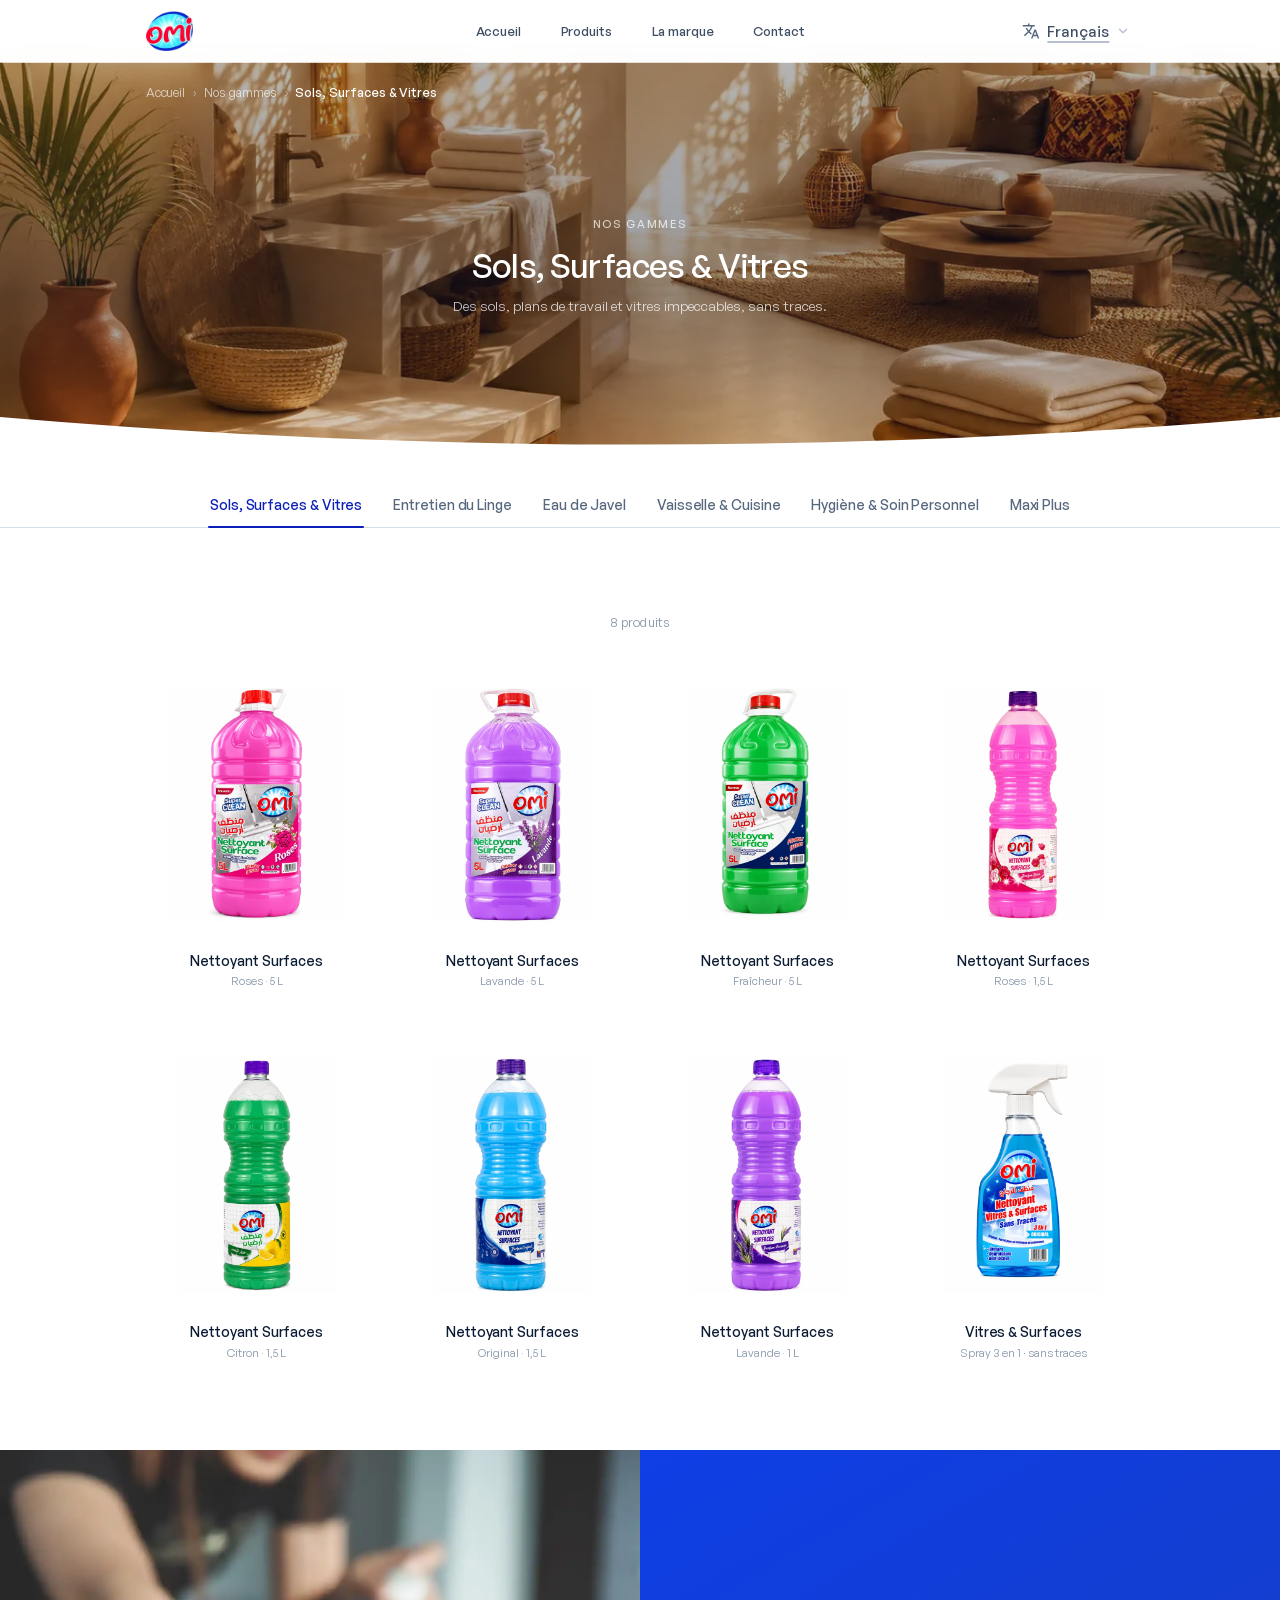
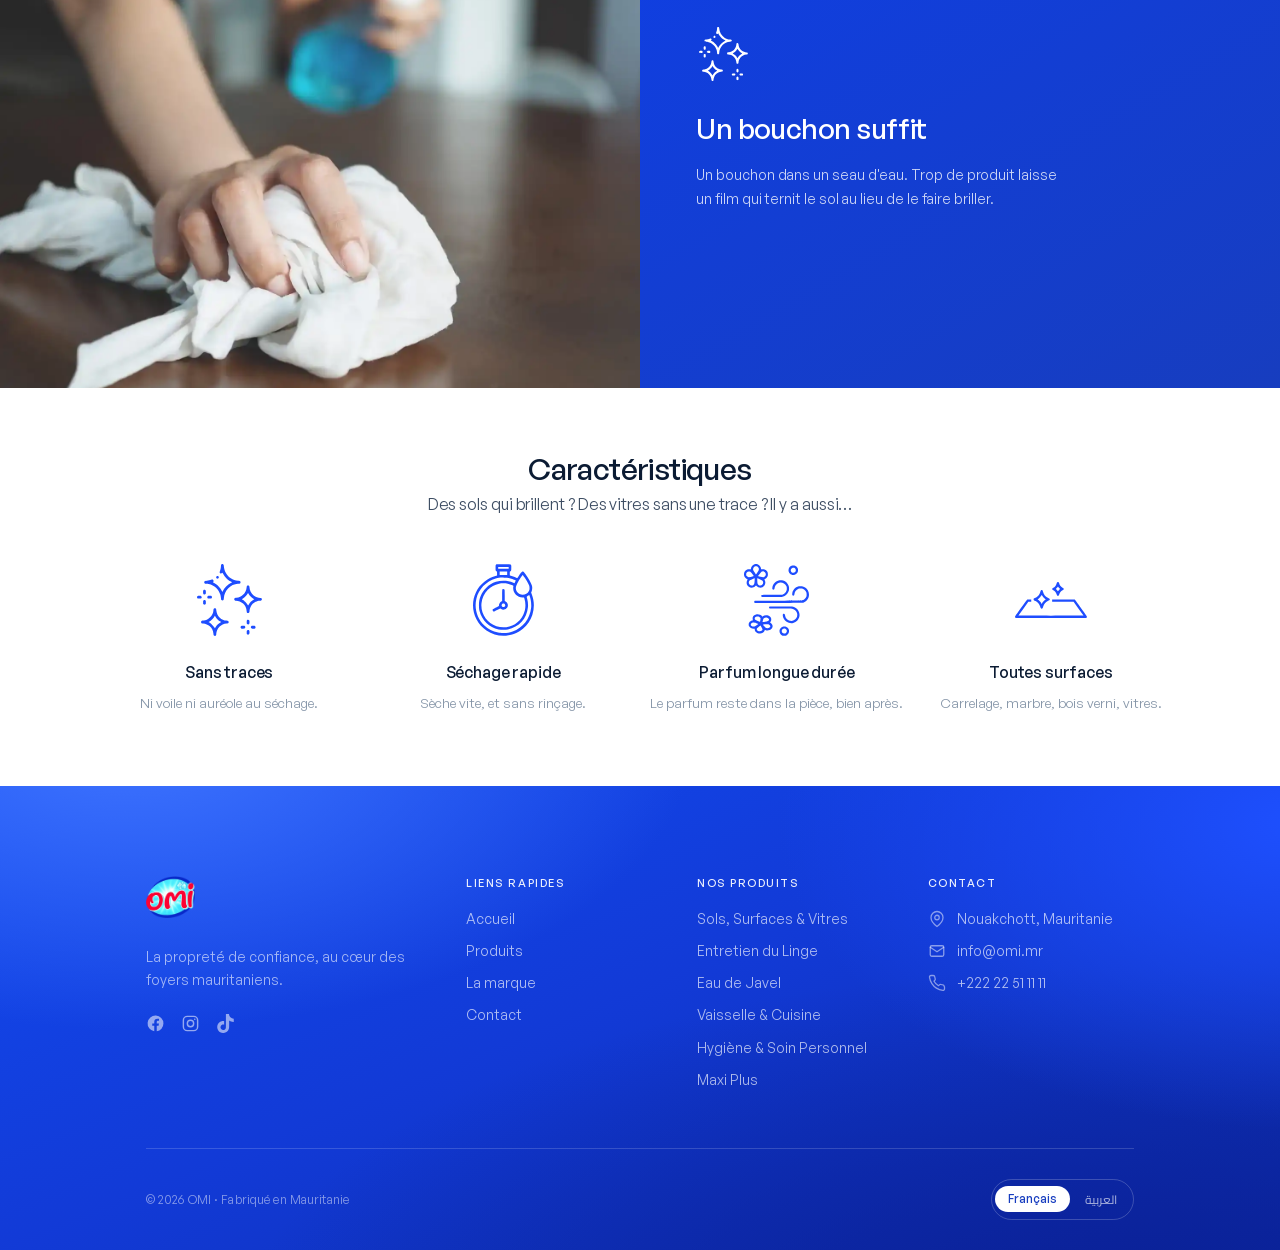
==== commit 0e46a204: "Category pages: add the "Le bon geste" spotlight band above Caractéristiques Dettol's split panel, r" ====
--- a/categorie.html
+++ b/categorie.html
@@ -7,9 +7,9 @@
 <!-- Fonts self-hosted (@font-face in styles.css). Cairo (Arabic) is subset by
      unicode-range and only downloads once AR is selected. Removed the old
      render-blocking Google Fonts request. -->
-<link rel="preload" href="assets/fonts/general-sans-500.woff2?v=154" as="font" type="font/woff2" crossorigin>
-<link rel="preload" href="assets/fonts/general-sans-600.woff2?v=154" as="font" type="font/woff2" crossorigin>
-<link rel="stylesheet" href="styles.css?v=154">
+<link rel="preload" href="assets/fonts/general-sans-500.woff2?v=155" as="font" type="font/woff2" crossorigin>
+<link rel="preload" href="assets/fonts/general-sans-600.woff2?v=155" as="font" type="font/woff2" crossorigin>
+<link rel="stylesheet" href="styles.css?v=155">
 </head>
 <body>
 
@@ -65,6 +65,25 @@
   <p class="range-count" id="catCount"></p>
   <div class="grid" id="catGrid"></div>
 </div></section>
+
+<!-- ================= SPOTLIGHT / "Le bon geste" (per category) =================
+     Dettol-style split band: photo on one half, royal-blue panel on the other
+     carrying ONE icon + a title + a short usage tip. Deliberately no product
+     shot (the product page is shelved) and no title chip — the site has no
+     chip-style elements. Content = OMI_DATA.categoryContent[<slug>].spotlight,
+     filled by category.js; [hidden] until a category has one. -->
+<section class="cat-spot" id="catSpot" hidden>
+  <div class="cat-spot-grid">
+    <div class="cat-spot-media" id="catSpotMedia" role="img" aria-label=""></div>
+    <div class="cat-spot-panel">
+      <div class="cat-spot-inner">
+        <span class="cat-spot-ic-slot" id="catSpotIcon"></span>
+        <h2 id="catSpotTitle"></h2>
+        <p id="catSpotText"></p>
+      </div>
+    </div>
+  </div>
+</section>
 
 <!-- ================= CARACTÉRISTIQUES (per category, filled by category.js) ==
      Content comes from OMI_DATA.categoryContent[<slug>].features. This reuses
@@ -150,8 +169,8 @@
   </div>
 </div></footer>
 
-<script src="data.js?v=154"></script>
-<script src="app.js?v=154"></script>
-<script src="category.js?v=154"></script>
+<script src="data.js?v=155"></script>
+<script src="app.js?v=155"></script>
+<script src="category.js?v=155"></script>
 </body>
 </html>
--- a/styles.css
+++ b/styles.css
@@ -1,16 +1,16 @@
 /* General Sans — self-hosted from our own domain (Fontshare CDN is unreliable
    on some networks). ?v query busts any stale/failed font cache. */
-@font-face{font-family:'General Sans';src:url('assets/fonts/general-sans-400.woff2?v=154') format('woff2');font-weight:400;font-style:normal;font-display:swap}
-@font-face{font-family:'General Sans';src:url('assets/fonts/general-sans-500.woff2?v=154') format('woff2');font-weight:500;font-style:normal;font-display:swap}
-@font-face{font-family:'General Sans';src:url('assets/fonts/general-sans-600.woff2?v=154') format('woff2');font-weight:600;font-style:normal;font-display:swap}
-@font-face{font-family:'General Sans';src:url('assets/fonts/general-sans-700.woff2?v=154') format('woff2');font-weight:700;font-style:normal;font-display:swap}
+@font-face{font-family:'General Sans';src:url('assets/fonts/general-sans-400.woff2?v=155') format('woff2');font-weight:400;font-style:normal;font-display:swap}
+@font-face{font-family:'General Sans';src:url('assets/fonts/general-sans-500.woff2?v=155') format('woff2');font-weight:500;font-style:normal;font-display:swap}
+@font-face{font-family:'General Sans';src:url('assets/fonts/general-sans-600.woff2?v=155') format('woff2');font-weight:600;font-style:normal;font-display:swap}
+@font-face{font-family:'General Sans';src:url('assets/fonts/general-sans-700.woff2?v=155') format('woff2');font-weight:700;font-style:normal;font-display:swap}
 
 /* Cairo (Arabic) — self-hosted variable font, was a render-blocking Google Fonts
    request on every page (including FR, which never uses it). 3 subset files;
    font-weight range 400 700 = the weights we actually use. */
-@font-face{font-family:'Cairo';src:url('assets/fonts/cairo-arabic.woff2?v=154') format('woff2');font-weight:400 700;font-style:normal;font-display:swap;unicode-range:U+0600-06FF,U+0750-077F,U+0870-088E,U+0890-0891,U+0897-08E1,U+08E3-08FF,U+200C-200E,U+2010-2011,U+204F,U+2E41,U+FB50-FDFF,U+FE70-FE74,U+FE76-FEFC,U+102E0-102FB,U+10E60-10E7E,U+10EC2-10EC4,U+10EFC-10EFF,U+1EE00-1EE03,U+1EE05-1EE1F,U+1EE21-1EE22,U+1EE24,U+1EE27,U+1EE29-1EE32,U+1EE34-1EE37,U+1EE39,U+1EE3B,U+1EE42,U+1EE47,U+1EE49,U+1EE4B,U+1EE4D-1EE4F,U+1EE51-1EE52,U+1EE54,U+1EE57,U+1EE59,U+1EE5B,U+1EE5D,U+1EE5F,U+1EE61-1EE62,U+1EE64,U+1EE67-1EE6A,U+1EE6C-1EE72,U+1EE74-1EE77,U+1EE79-1EE7C,U+1EE7E,U+1EE80-1EE89,U+1EE8B-1EE9B,U+1EEA1-1EEA3,U+1EEA5-1EEA9,U+1EEAB-1EEBB,U+1EEF0-1EEF1}
-@font-face{font-family:'Cairo';src:url('assets/fonts/cairo-latin.woff2?v=154') format('woff2');font-weight:400 700;font-style:normal;font-display:swap;unicode-range:U+0000-00FF,U+0131,U+0152-0153,U+02BB-02BC,U+02C6,U+02DA,U+02DC,U+0304,U+0308,U+0329,U+2000-206F,U+20AC,U+2122,U+2191,U+2193,U+2212,U+2215,U+FEFF,U+FFFD}
-@font-face{font-family:'Cairo';src:url('assets/fonts/cairo-latin-ext.woff2?v=154') format('woff2');font-weight:400 700;font-style:normal;font-display:swap;unicode-range:U+0100-02BA,U+02BD-02C5,U+02C7-02CC,U+02CE-02D7,U+02DD-02FF,U+0304,U+0308,U+0329,U+1D00-1DBF,U+1E00-1E9F,U+1EF2-1EFF,U+2020,U+20A0-20AB,U+20AD-20C0,U+2113,U+2C60-2C7F,U+A720-A7FF}
+@font-face{font-family:'Cairo';src:url('assets/fonts/cairo-arabic.woff2?v=155') format('woff2');font-weight:400 700;font-style:normal;font-display:swap;unicode-range:U+0600-06FF,U+0750-077F,U+0870-088E,U+0890-0891,U+0897-08E1,U+08E3-08FF,U+200C-200E,U+2010-2011,U+204F,U+2E41,U+FB50-FDFF,U+FE70-FE74,U+FE76-FEFC,U+102E0-102FB,U+10E60-10E7E,U+10EC2-10EC4,U+10EFC-10EFF,U+1EE00-1EE03,U+1EE05-1EE1F,U+1EE21-1EE22,U+1EE24,U+1EE27,U+1EE29-1EE32,U+1EE34-1EE37,U+1EE39,U+1EE3B,U+1EE42,U+1EE47,U+1EE49,U+1EE4B,U+1EE4D-1EE4F,U+1EE51-1EE52,U+1EE54,U+1EE57,U+1EE59,U+1EE5B,U+1EE5D,U+1EE5F,U+1EE61-1EE62,U+1EE64,U+1EE67-1EE6A,U+1EE6C-1EE72,U+1EE74-1EE77,U+1EE79-1EE7C,U+1EE7E,U+1EE80-1EE89,U+1EE8B-1EE9B,U+1EEA1-1EEA3,U+1EEA5-1EEA9,U+1EEAB-1EEBB,U+1EEF0-1EEF1}
+@font-face{font-family:'Cairo';src:url('assets/fonts/cairo-latin.woff2?v=155') format('woff2');font-weight:400 700;font-style:normal;font-display:swap;unicode-range:U+0000-00FF,U+0131,U+0152-0153,U+02BB-02BC,U+02C6,U+02DA,U+02DC,U+0304,U+0308,U+0329,U+2000-206F,U+20AC,U+2122,U+2191,U+2193,U+2212,U+2215,U+FEFF,U+FFFD}
+@font-face{font-family:'Cairo';src:url('assets/fonts/cairo-latin-ext.woff2?v=155') format('woff2');font-weight:400 700;font-style:normal;font-display:swap;unicode-range:U+0100-02BA,U+02BD-02C5,U+02C7-02CC,U+02CE-02D7,U+02DD-02FF,U+0304,U+0308,U+0329,U+1D00-1DBF,U+1E00-1E9F,U+1EF2-1EFF,U+2020,U+20A0-20AB,U+20AD-20C0,U+2113,U+2C60-2C7F,U+A720-A7FF}
 
 :root{
   --ink-900:#0B1B33; --ink-700:#2F415A; --ink-600:#3d4d63; --ink-500:#56677E;
@@ -405,6 +405,47 @@
   .cat-hero::before{height:clamp(38px,11vw,52px)}
 }
 
+/* ---- SPOTLIGHT / "Le bon geste" (per-category, above Caractéristiques) ----
+   Dettol's split band: photo on one half, brand-blue panel on the other with
+   ONE icon, a title and a short usage tip. Minimalist reading of it — no
+   product shot (the PDP is shelved) and no chip behind the title (nothing else
+   on the site uses one); the panel colour does that work instead.
+   RHYTHM: the band carries NO outer padding on purpose. .cat-range already
+   ends with var(--sec) and .cat-feats opens with its own top padding, so the
+   air above and below comes from the neighbours, exactly like .mx. */
+.cat-spot{background:#fff}
+.cat-spot[hidden]{display:none}
+.cat-spot-grid{display:grid;grid-template-columns:1fr 1fr;
+  min-height:clamp(380px,42vw,560px)}
+[dir="rtl"] .cat-spot-grid{direction:rtl}   /* photo swaps to the other side */
+/* background-image (set by category.js) not <img>: a missing file degrades to
+   an empty half rather than a broken-image icon */
+.cat-spot-media{background:var(--ink-50) center/cover no-repeat;min-width:0}
+.cat-spot-panel{background:linear-gradient(150deg,#0F3FE6 0%,#173DBF 100%);
+  display:flex;align-items:center;min-width:0;
+  padding:clamp(36px,4.4vw,64px) clamp(28px,4.4vw,72px)}
+.cat-spot-inner{max-width:42ch}
+.cat-spot-ic{display:block;width:clamp(46px,4.2vw,56px);height:clamp(46px,4.2vw,56px);
+  background:#fff;-webkit-mask:var(--ti) center/contain no-repeat;mask:var(--ti) center/contain no-repeat;
+  margin-bottom:clamp(22px,2.6vw,32px)}
+.cat-spot-ic.is-svg{background:none;color:#fff;display:flex;align-items:center;justify-content:center}
+.cat-spot-ic.is-svg svg{width:100%;height:100%;display:block}
+.cat-spot h2{font-family:var(--font-display);font-weight:500;
+  font-size:clamp(22px,2.2vw,30px);letter-spacing:-.02em;line-height:1.15;
+  color:#fff;margin:0}
+[dir="rtl"] .cat-spot h2{font-family:var(--font);letter-spacing:-.005em;line-height:1.4}
+.cat-spot p{font-family:var(--font-display);font-weight:400;
+  font-size:clamp(14px,1.02vw,15.5px);line-height:1.72;letter-spacing:-.005em;
+  color:rgba(255,255,255,.78);margin:clamp(12px,1.4vw,18px) 0 0}
+[dir="rtl"] .cat-spot p{font-family:var(--font);line-height:1.95}
+
+@media(max-width:767px){
+  /* stack: photo band on top, panel beneath — same order in both languages */
+  .cat-spot-grid{grid-template-columns:1fr;min-height:0}
+  .cat-spot-media{height:clamp(210px,52vw,300px)}
+  .cat-spot-inner{max-width:none}
+}
+
 /* ---- CARACTÉRISTIQUES (per-category, under the product grid) ----
    MOO's "Pourquoi MOO ?" band, rebuilt with OMI's blue. Layout measured off
    moo.com/fr/business-cards: padding 64/72, h2 ~30px, lead 18px/1.5, 48px
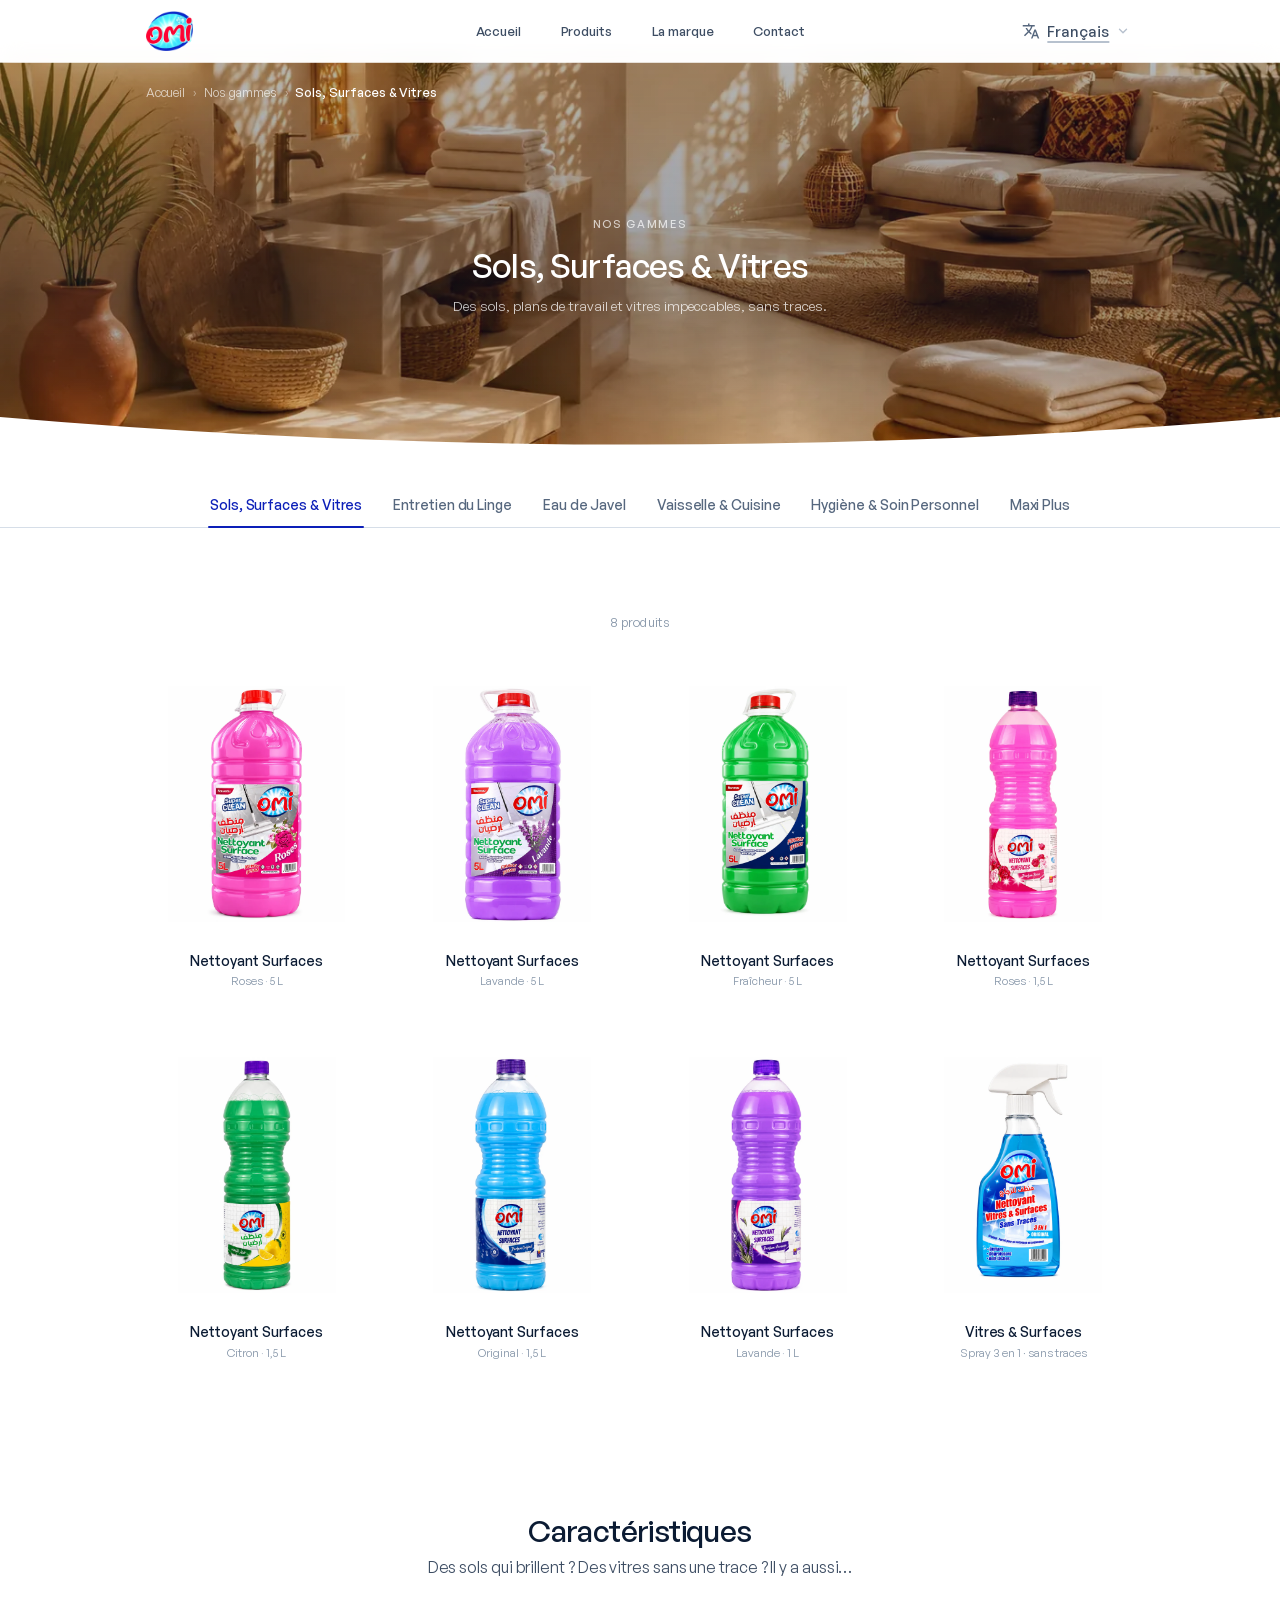
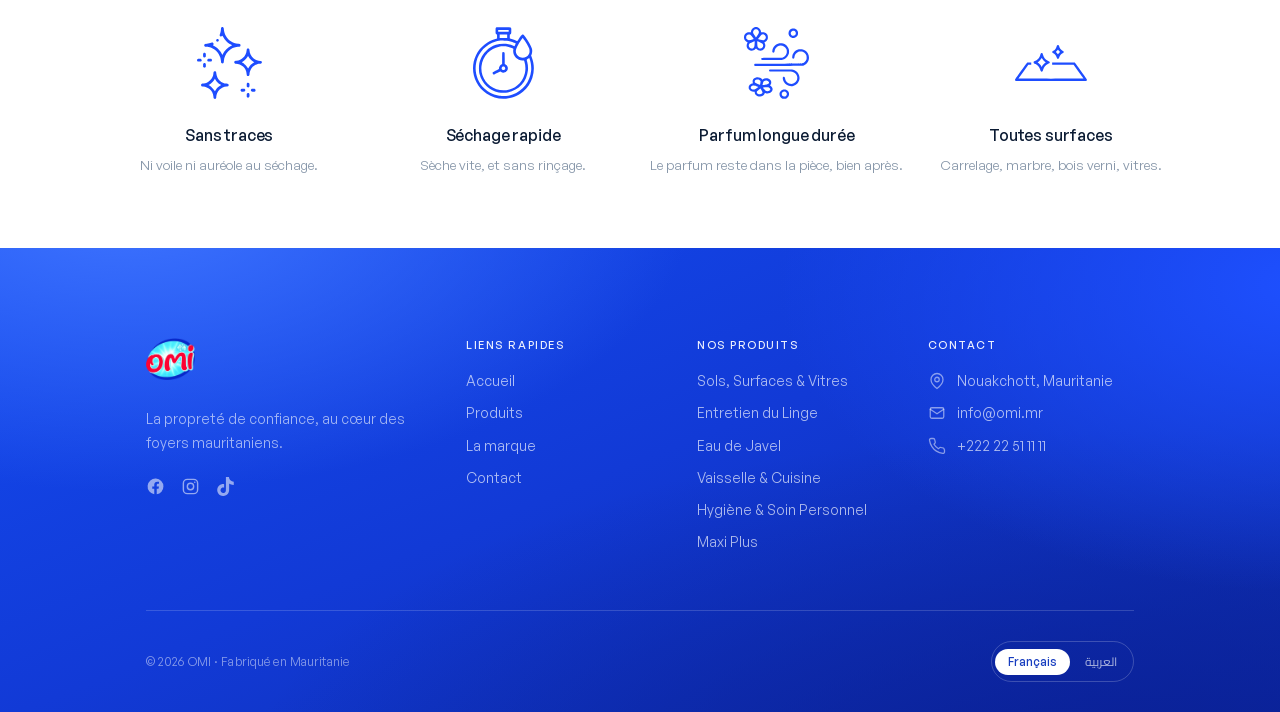
==== commit a92f85f3: "Remove the "Le bon geste" spotlight band User didn't like it. Reverted in full: the section markup i" ====
--- a/categorie.html
+++ b/categorie.html
@@ -7,9 +7,9 @@
 <!-- Fonts self-hosted (@font-face in styles.css). Cairo (Arabic) is subset by
      unicode-range and only downloads once AR is selected. Removed the old
      render-blocking Google Fonts request. -->
-<link rel="preload" href="assets/fonts/general-sans-500.woff2?v=155" as="font" type="font/woff2" crossorigin>
-<link rel="preload" href="assets/fonts/general-sans-600.woff2?v=155" as="font" type="font/woff2" crossorigin>
-<link rel="stylesheet" href="styles.css?v=155">
+<link rel="preload" href="assets/fonts/general-sans-500.woff2?v=156" as="font" type="font/woff2" crossorigin>
+<link rel="preload" href="assets/fonts/general-sans-600.woff2?v=156" as="font" type="font/woff2" crossorigin>
+<link rel="stylesheet" href="styles.css?v=156">
 </head>
 <body>
 
@@ -65,25 +65,6 @@
   <p class="range-count" id="catCount"></p>
   <div class="grid" id="catGrid"></div>
 </div></section>
-
-<!-- ================= SPOTLIGHT / "Le bon geste" (per category) =================
-     Dettol-style split band: photo on one half, royal-blue panel on the other
-     carrying ONE icon + a title + a short usage tip. Deliberately no product
-     shot (the product page is shelved) and no title chip — the site has no
-     chip-style elements. Content = OMI_DATA.categoryContent[<slug>].spotlight,
-     filled by category.js; [hidden] until a category has one. -->
-<section class="cat-spot" id="catSpot" hidden>
-  <div class="cat-spot-grid">
-    <div class="cat-spot-media" id="catSpotMedia" role="img" aria-label=""></div>
-    <div class="cat-spot-panel">
-      <div class="cat-spot-inner">
-        <span class="cat-spot-ic-slot" id="catSpotIcon"></span>
-        <h2 id="catSpotTitle"></h2>
-        <p id="catSpotText"></p>
-      </div>
-    </div>
-  </div>
-</section>
 
 <!-- ================= CARACTÉRISTIQUES (per category, filled by category.js) ==
      Content comes from OMI_DATA.categoryContent[<slug>].features. This reuses
@@ -169,8 +150,8 @@
   </div>
 </div></footer>
 
-<script src="data.js?v=155"></script>
-<script src="app.js?v=155"></script>
-<script src="category.js?v=155"></script>
+<script src="data.js?v=156"></script>
+<script src="app.js?v=156"></script>
+<script src="category.js?v=156"></script>
 </body>
 </html>
--- a/styles.css
+++ b/styles.css
@@ -1,16 +1,16 @@
 /* General Sans — self-hosted from our own domain (Fontshare CDN is unreliable
    on some networks). ?v query busts any stale/failed font cache. */
-@font-face{font-family:'General Sans';src:url('assets/fonts/general-sans-400.woff2?v=155') format('woff2');font-weight:400;font-style:normal;font-display:swap}
-@font-face{font-family:'General Sans';src:url('assets/fonts/general-sans-500.woff2?v=155') format('woff2');font-weight:500;font-style:normal;font-display:swap}
-@font-face{font-family:'General Sans';src:url('assets/fonts/general-sans-600.woff2?v=155') format('woff2');font-weight:600;font-style:normal;font-display:swap}
-@font-face{font-family:'General Sans';src:url('assets/fonts/general-sans-700.woff2?v=155') format('woff2');font-weight:700;font-style:normal;font-display:swap}
+@font-face{font-family:'General Sans';src:url('assets/fonts/general-sans-400.woff2?v=156') format('woff2');font-weight:400;font-style:normal;font-display:swap}
+@font-face{font-family:'General Sans';src:url('assets/fonts/general-sans-500.woff2?v=156') format('woff2');font-weight:500;font-style:normal;font-display:swap}
+@font-face{font-family:'General Sans';src:url('assets/fonts/general-sans-600.woff2?v=156') format('woff2');font-weight:600;font-style:normal;font-display:swap}
+@font-face{font-family:'General Sans';src:url('assets/fonts/general-sans-700.woff2?v=156') format('woff2');font-weight:700;font-style:normal;font-display:swap}
 
 /* Cairo (Arabic) — self-hosted variable font, was a render-blocking Google Fonts
    request on every page (including FR, which never uses it). 3 subset files;
    font-weight range 400 700 = the weights we actually use. */
-@font-face{font-family:'Cairo';src:url('assets/fonts/cairo-arabic.woff2?v=155') format('woff2');font-weight:400 700;font-style:normal;font-display:swap;unicode-range:U+0600-06FF,U+0750-077F,U+0870-088E,U+0890-0891,U+0897-08E1,U+08E3-08FF,U+200C-200E,U+2010-2011,U+204F,U+2E41,U+FB50-FDFF,U+FE70-FE74,U+FE76-FEFC,U+102E0-102FB,U+10E60-10E7E,U+10EC2-10EC4,U+10EFC-10EFF,U+1EE00-1EE03,U+1EE05-1EE1F,U+1EE21-1EE22,U+1EE24,U+1EE27,U+1EE29-1EE32,U+1EE34-1EE37,U+1EE39,U+1EE3B,U+1EE42,U+1EE47,U+1EE49,U+1EE4B,U+1EE4D-1EE4F,U+1EE51-1EE52,U+1EE54,U+1EE57,U+1EE59,U+1EE5B,U+1EE5D,U+1EE5F,U+1EE61-1EE62,U+1EE64,U+1EE67-1EE6A,U+1EE6C-1EE72,U+1EE74-1EE77,U+1EE79-1EE7C,U+1EE7E,U+1EE80-1EE89,U+1EE8B-1EE9B,U+1EEA1-1EEA3,U+1EEA5-1EEA9,U+1EEAB-1EEBB,U+1EEF0-1EEF1}
-@font-face{font-family:'Cairo';src:url('assets/fonts/cairo-latin.woff2?v=155') format('woff2');font-weight:400 700;font-style:normal;font-display:swap;unicode-range:U+0000-00FF,U+0131,U+0152-0153,U+02BB-02BC,U+02C6,U+02DA,U+02DC,U+0304,U+0308,U+0329,U+2000-206F,U+20AC,U+2122,U+2191,U+2193,U+2212,U+2215,U+FEFF,U+FFFD}
-@font-face{font-family:'Cairo';src:url('assets/fonts/cairo-latin-ext.woff2?v=155') format('woff2');font-weight:400 700;font-style:normal;font-display:swap;unicode-range:U+0100-02BA,U+02BD-02C5,U+02C7-02CC,U+02CE-02D7,U+02DD-02FF,U+0304,U+0308,U+0329,U+1D00-1DBF,U+1E00-1E9F,U+1EF2-1EFF,U+2020,U+20A0-20AB,U+20AD-20C0,U+2113,U+2C60-2C7F,U+A720-A7FF}
+@font-face{font-family:'Cairo';src:url('assets/fonts/cairo-arabic.woff2?v=156') format('woff2');font-weight:400 700;font-style:normal;font-display:swap;unicode-range:U+0600-06FF,U+0750-077F,U+0870-088E,U+0890-0891,U+0897-08E1,U+08E3-08FF,U+200C-200E,U+2010-2011,U+204F,U+2E41,U+FB50-FDFF,U+FE70-FE74,U+FE76-FEFC,U+102E0-102FB,U+10E60-10E7E,U+10EC2-10EC4,U+10EFC-10EFF,U+1EE00-1EE03,U+1EE05-1EE1F,U+1EE21-1EE22,U+1EE24,U+1EE27,U+1EE29-1EE32,U+1EE34-1EE37,U+1EE39,U+1EE3B,U+1EE42,U+1EE47,U+1EE49,U+1EE4B,U+1EE4D-1EE4F,U+1EE51-1EE52,U+1EE54,U+1EE57,U+1EE59,U+1EE5B,U+1EE5D,U+1EE5F,U+1EE61-1EE62,U+1EE64,U+1EE67-1EE6A,U+1EE6C-1EE72,U+1EE74-1EE77,U+1EE79-1EE7C,U+1EE7E,U+1EE80-1EE89,U+1EE8B-1EE9B,U+1EEA1-1EEA3,U+1EEA5-1EEA9,U+1EEAB-1EEBB,U+1EEF0-1EEF1}
+@font-face{font-family:'Cairo';src:url('assets/fonts/cairo-latin.woff2?v=156') format('woff2');font-weight:400 700;font-style:normal;font-display:swap;unicode-range:U+0000-00FF,U+0131,U+0152-0153,U+02BB-02BC,U+02C6,U+02DA,U+02DC,U+0304,U+0308,U+0329,U+2000-206F,U+20AC,U+2122,U+2191,U+2193,U+2212,U+2215,U+FEFF,U+FFFD}
+@font-face{font-family:'Cairo';src:url('assets/fonts/cairo-latin-ext.woff2?v=156') format('woff2');font-weight:400 700;font-style:normal;font-display:swap;unicode-range:U+0100-02BA,U+02BD-02C5,U+02C7-02CC,U+02CE-02D7,U+02DD-02FF,U+0304,U+0308,U+0329,U+1D00-1DBF,U+1E00-1E9F,U+1EF2-1EFF,U+2020,U+20A0-20AB,U+20AD-20C0,U+2113,U+2C60-2C7F,U+A720-A7FF}
 
 :root{
   --ink-900:#0B1B33; --ink-700:#2F415A; --ink-600:#3d4d63; --ink-500:#56677E;
@@ -405,47 +405,6 @@
   .cat-hero::before{height:clamp(38px,11vw,52px)}
 }
 
-/* ---- SPOTLIGHT / "Le bon geste" (per-category, above Caractéristiques) ----
-   Dettol's split band: photo on one half, brand-blue panel on the other with
-   ONE icon, a title and a short usage tip. Minimalist reading of it — no
-   product shot (the PDP is shelved) and no chip behind the title (nothing else
-   on the site uses one); the panel colour does that work instead.
-   RHYTHM: the band carries NO outer padding on purpose. .cat-range already
-   ends with var(--sec) and .cat-feats opens with its own top padding, so the
-   air above and below comes from the neighbours, exactly like .mx. */
-.cat-spot{background:#fff}
-.cat-spot[hidden]{display:none}
-.cat-spot-grid{display:grid;grid-template-columns:1fr 1fr;
-  min-height:clamp(380px,42vw,560px)}
-[dir="rtl"] .cat-spot-grid{direction:rtl}   /* photo swaps to the other side */
-/* background-image (set by category.js) not <img>: a missing file degrades to
-   an empty half rather than a broken-image icon */
-.cat-spot-media{background:var(--ink-50) center/cover no-repeat;min-width:0}
-.cat-spot-panel{background:linear-gradient(150deg,#0F3FE6 0%,#173DBF 100%);
-  display:flex;align-items:center;min-width:0;
-  padding:clamp(36px,4.4vw,64px) clamp(28px,4.4vw,72px)}
-.cat-spot-inner{max-width:42ch}
-.cat-spot-ic{display:block;width:clamp(46px,4.2vw,56px);height:clamp(46px,4.2vw,56px);
-  background:#fff;-webkit-mask:var(--ti) center/contain no-repeat;mask:var(--ti) center/contain no-repeat;
-  margin-bottom:clamp(22px,2.6vw,32px)}
-.cat-spot-ic.is-svg{background:none;color:#fff;display:flex;align-items:center;justify-content:center}
-.cat-spot-ic.is-svg svg{width:100%;height:100%;display:block}
-.cat-spot h2{font-family:var(--font-display);font-weight:500;
-  font-size:clamp(22px,2.2vw,30px);letter-spacing:-.02em;line-height:1.15;
-  color:#fff;margin:0}
-[dir="rtl"] .cat-spot h2{font-family:var(--font);letter-spacing:-.005em;line-height:1.4}
-.cat-spot p{font-family:var(--font-display);font-weight:400;
-  font-size:clamp(14px,1.02vw,15.5px);line-height:1.72;letter-spacing:-.005em;
-  color:rgba(255,255,255,.78);margin:clamp(12px,1.4vw,18px) 0 0}
-[dir="rtl"] .cat-spot p{font-family:var(--font);line-height:1.95}
-
-@media(max-width:767px){
-  /* stack: photo band on top, panel beneath — same order in both languages */
-  .cat-spot-grid{grid-template-columns:1fr;min-height:0}
-  .cat-spot-media{height:clamp(210px,52vw,300px)}
-  .cat-spot-inner{max-width:none}
-}
-
 /* ---- CARACTÉRISTIQUES (per-category, under the product grid) ----
    MOO's "Pourquoi MOO ?" band, rebuilt with OMI's blue. Layout measured off
    moo.com/fr/business-cards: padding 64/72, h2 ~30px, lead 18px/1.5, 48px
